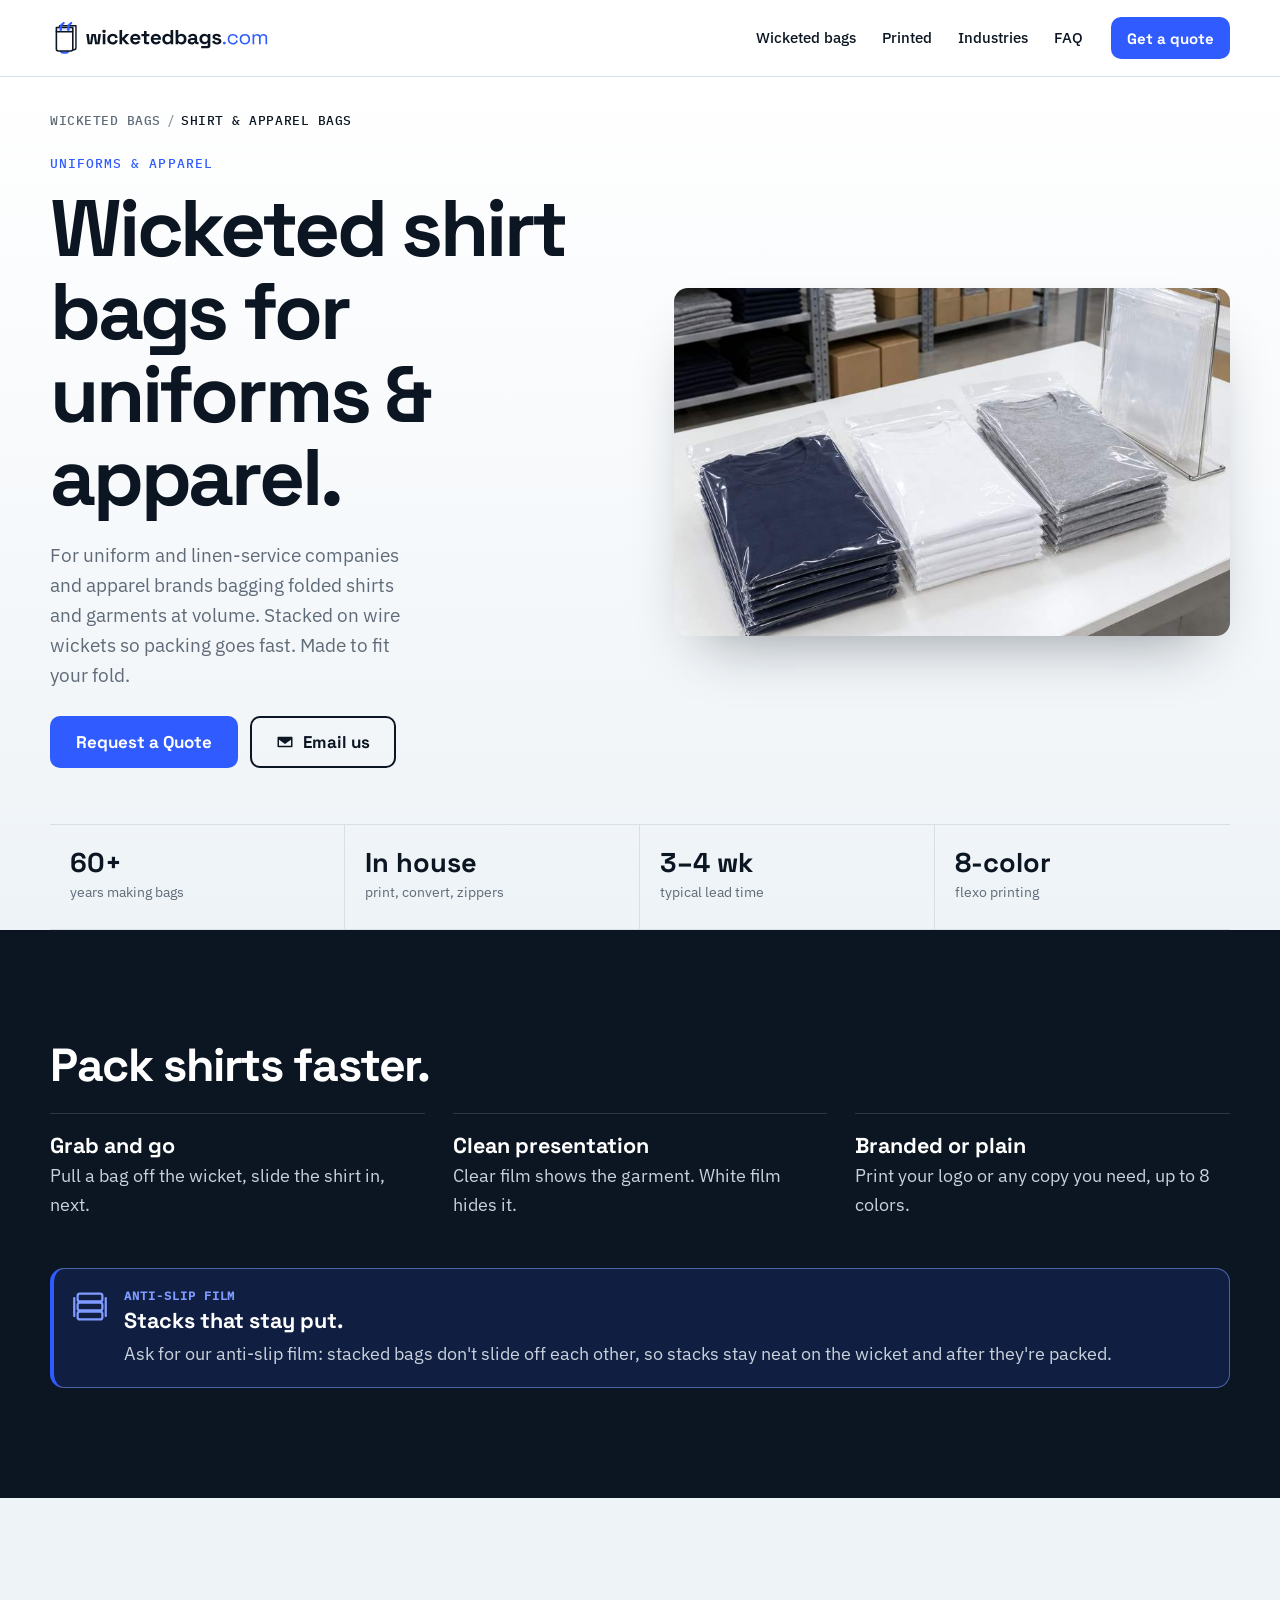
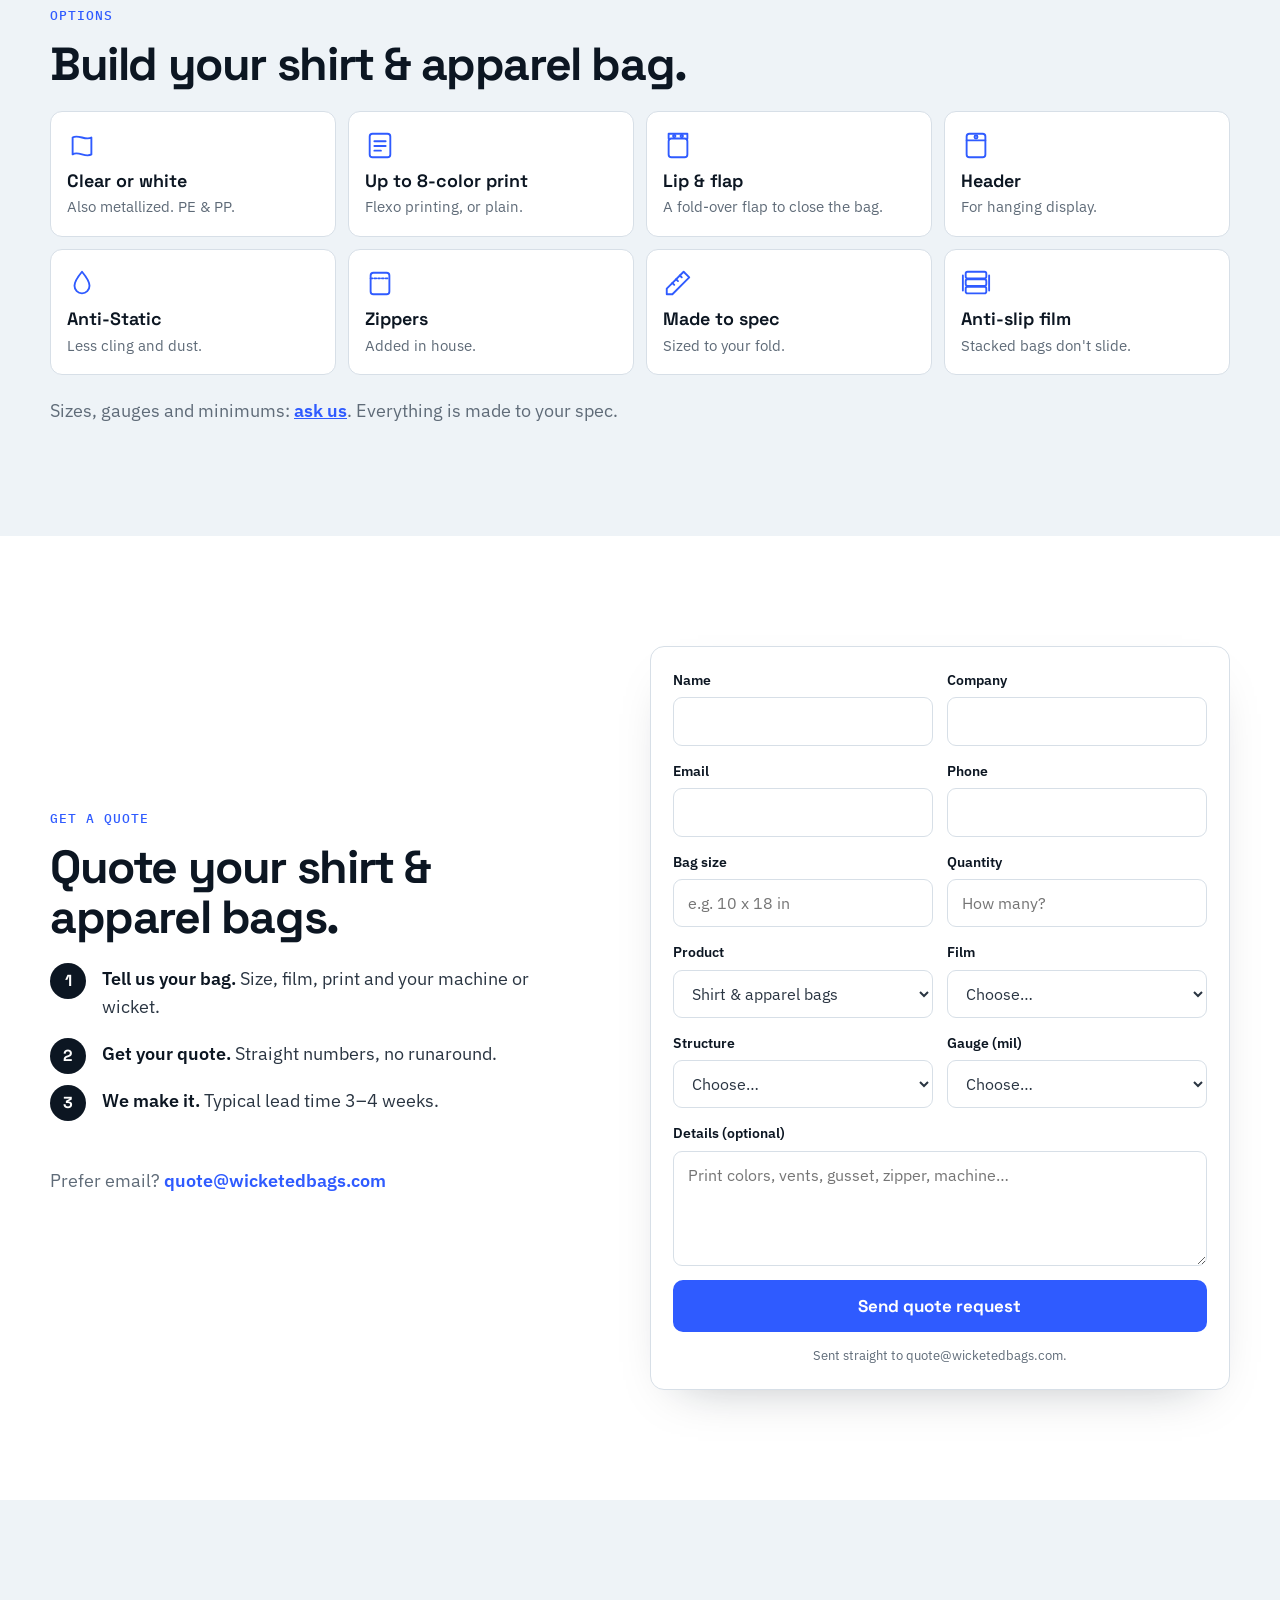
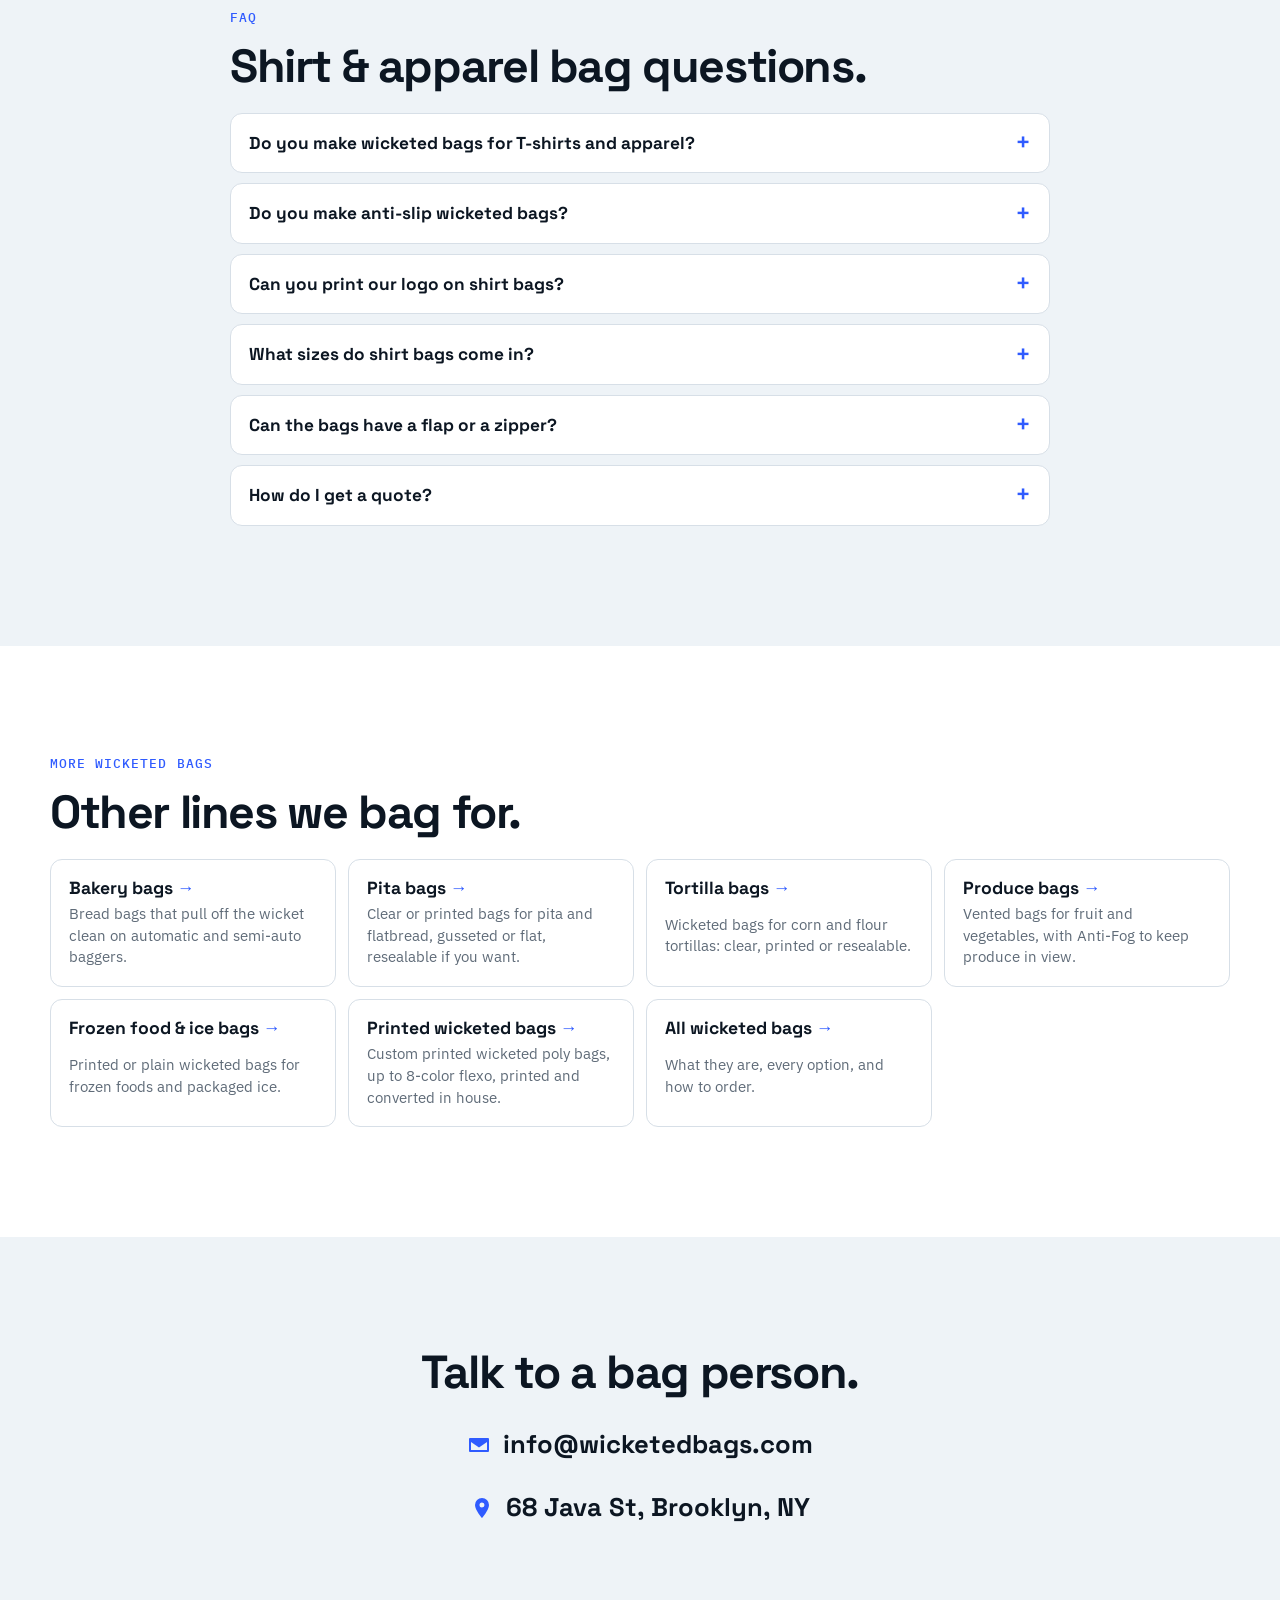
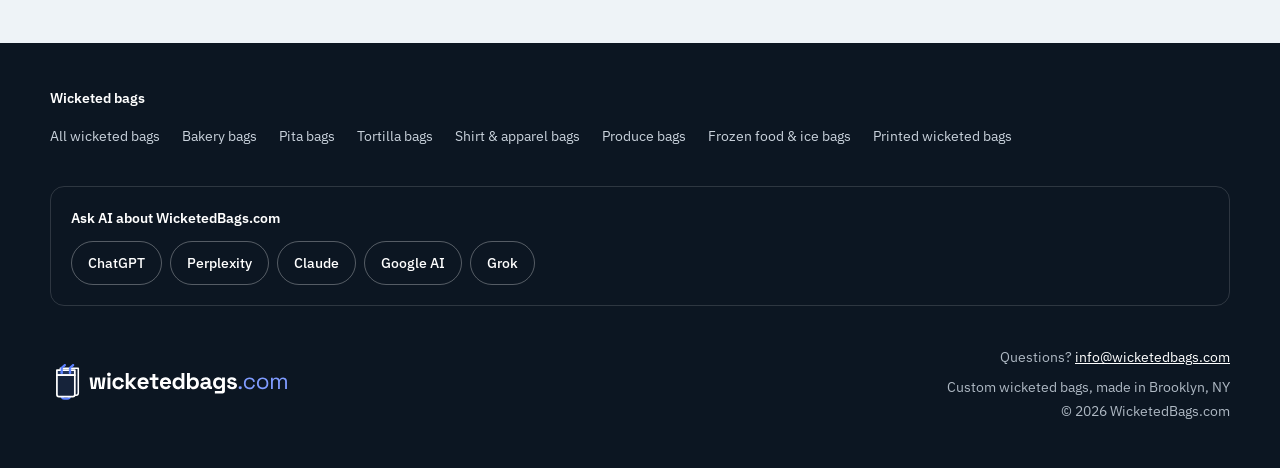
==== apparel-bags/index.html @ e873f662 "Remove parent-company mentions; address in one place" ====
<!doctype html>
<html lang="en">
<head>
<meta charset="utf-8">
<meta name="viewport" content="width=device-width, initial-scale=1">
<title>Wicketed Shirt Bags &amp; Apparel Poly Bags | WicketedBags.com</title>
<meta name="description" content="Wicketed shirt bags for uniform and linen services and apparel brands. Anti-slip film option so stacks stay put. Clear or white, printed up to 8 colors. Made in Brooklyn.">
<link rel="canonical" href="https://wicketedbags.com/apparel-bags/">
<meta name="theme-color" content="#0C1622">
<meta property="og:type" content="website">
<meta property="og:site_name" content="WicketedBags.com">
<meta property="og:title" content="Wicketed Shirt Bags &amp; Apparel Poly Bags | WicketedBags.com">
<meta property="og:description" content="Wicketed shirt bags for uniform and linen services and apparel brands. Anti-slip film option so stacks stay put. Clear or white, printed up to 8 colors. Made in Brooklyn.">
<meta property="og:url" content="https://wicketedbags.com/apparel-bags/">
<meta property="og:image" content="https://wicketedbags.com/og.png">
<link rel="icon" href="../favicon.svg" type="image/svg+xml">
<link rel="icon" href="../favicon.ico" sizes="32x32">
<link rel="apple-touch-icon" href="../apple-touch-icon.png">
<link rel="preload" href="../fonts/SpaceGrotesk-var.woff2" as="font" type="font/woff2" crossorigin>
<link rel="stylesheet" href="../styles.css">
<script type="application/ld+json">{"@context": "https://schema.org", "@graph": [{"@type": "WebPage", "@id": "https://wicketedbags.com/apparel-bags/#page", "url": "https://wicketedbags.com/apparel-bags/", "name": "Wicketed Shirt Bags & Apparel Poly Bags | WicketedBags.com", "description": "Wicketed shirt bags for uniform and linen services and apparel brands. Anti-slip film option so stacks stay put. Clear or white, printed up to 8 colors. Made in Brooklyn.", "isPartOf": {"@type": "WebSite", "name": "WicketedBags.com", "url": "https://wicketedbags.com/"}, "publisher": {"@id": "https://wicketedbags.com/#org"}}, {"@type": "BreadcrumbList", "itemListElement": [{"@type": "ListItem", "position": 1, "name": "Wicketed bags", "item": "https://wicketedbags.com/"}, {"@type": "ListItem", "position": 2, "name": "Shirt & apparel bags", "item": "https://wicketedbags.com/apparel-bags/"}]}, {"@type": "Product", "name": "Wicketed shirt bags for uniforms & apparel", "description": "Wicketed shirt bags for uniform and linen services and apparel brands. Anti-slip film option so stacks stay put. Clear or white, printed up to 8 colors. Made in Brooklyn.", "category": "Wicketed bags", "image": "https://wicketedbags.com/assets/apparel.jpg", "brand": {"@type": "Brand", "name": "WicketedBags.com"}, "manufacturer": {"@type": "Organization", "@id": "https://wicketedbags.com/#org", "name": "WicketedBags.com", "email": "info@wicketedbags.com", "address": {"@type": "PostalAddress", "streetAddress": "68 Java St", "addressLocality": "Brooklyn", "addressRegion": "NY", "postalCode": "11222", "addressCountry": "US"}}}, {"@type": "FAQPage", "mainEntity": [{"@type": "Question", "name": "Do you make wicketed bags for T-shirts and apparel?", "acceptedAnswer": {"@type": "Answer", "text": "Yes. Clear or white poly bags for uniform and linen-service companies and apparel brands bagging T-shirts, shirts and other garments, stacked on wire wickets for fast packing."}}, {"@type": "Question", "name": "Do you make anti-slip wicketed bags?", "acceptedAnswer": {"@type": "Answer", "text": "Yes. We offer an anti-slip film, so stacked bags don't slide off each other and stacks stay neat on the wicket. Ask us for your application."}}, {"@type": "Question", "name": "Can you print our logo on shirt bags?", "acceptedAnswer": {"@type": "Answer", "text": "Yes. Flexo printing up to 8 colors: your logo, care info or any copy you need."}}, {"@type": "Question", "name": "What sizes do shirt bags come in?", "acceptedAnswer": {"@type": "Answer", "text": "We make them to your spec, sized to your fold. Send us a sample or your dimensions and ask us about minimums."}}, {"@type": "Question", "name": "Can the bags have a flap or a zipper?", "acceptedAnswer": {"@type": "Answer", "text": "Yes. A lip or fold-over flap, a header, or zippers added in house."}}, {"@type": "Question", "name": "How do I get a quote?", "acceptedAnswer": {"@type": "Answer", "text": "Fill in the quote form on this page, or email quote@wicketedbags.com with your bag size, quantity, film, structure and gauge. A sample of your current bag helps us match it exactly."}}]}]}</script>
</head>
<body class="lp">
<a class="skip" href="#main">Skip to content</a>
<header class="top">
 <div class="wrap bar">
  <a class="brand" href="../" aria-label="WicketedBags.com home"><img src="../assets/logo.svg" alt="wicketedbags.com" width="207" height="31"></a>
  <nav aria-label="Main"><a href="../#what">Wicketed bags</a><a href="../printed-wicketed-bags/">Printed</a><a href="../#industries">Industries</a><a href="#faq">FAQ</a></nav>
  <!--@hdr-btn--><a class="btn btn-sm btn-quote" href="#quote">Get a quote</a><!--/@hdr-btn-->
 </div>
</header>
<main id="main">
<section class="hero">
 <div class="wrap">
  <nav class="crumbs" aria-label="Breadcrumb"><ol><li><a href="../">Wicketed bags</a></li><li aria-current="page">Shirt &amp; apparel bags</li></ol></nav>
 </div>
 <div class="wrap hero-grid">
  <div class="hero-copy">
   <p class="eyebrow">Uniforms &amp; apparel</p>
   <h1>Wicketed shirt bags for uniforms &amp; apparel.</h1>
   <p class="lede">For uniform and linen-service companies and apparel brands bagging folded shirts and garments at volume. Stacked on wire wickets so packing goes fast. Made to fit your fold.</p>
   <div class="ctas"><a class="btn" href="#quote">Request a Quote</a><!--@hero-cta2--><a class="btn btn-ghost" href="mailto:info@wicketedbags.com"><svg viewBox="0 0 24 24" aria-hidden="true"><path fill="currentColor" d="M3 5h18a1 1 0 0 1 1 1v12a1 1 0 0 1-1 1H3a1 1 0 0 1-1-1V6a1 1 0 0 1 1-1zm9 7.2L4.4 7H19.6zM4 9v8h16V9l-8 5.5z"/></svg><span>Email us</span></a><!--/@hero-cta2--></div>
  </div>
  <figure class="hero-img"><img src="../assets/apparel.jpg" alt="Folded T-shirts packed in clear wicketed poly bags on a packing table" width="1024" height="768" fetchpriority="high"></figure>
 </div>
 <ul class="wrap proof">
  <li><b>60+</b><span>years making bags</span></li>
  <li><b>In house</b><span>print, convert, zippers</span></li>
  <li><b>3–4 wk</b><span>typical lead time</span></li>
  <li><b>8-color</b><span>flexo printing</span></li>
 </ul>
</section>

<section class="sec sec-ink">
 <div class="wrap">
  <h2>Pack shirts faster.</h2>
  <ul class="why why3"><li><b>Grab and go</b><span>Pull a bag off the wicket, slide the shirt in, next.</span></li><li><b>Clean presentation</b><span>Clear film shows the garment. White film hides it.</span></li><li><b>Branded or plain</b><span>Print your logo or any copy you need, up to 8 colors.</span></li></ul>
  <div class="hl"><svg viewBox="0 0 32 32" aria-hidden="true" fill="none" stroke="currentColor" stroke-width="2" stroke-linecap="round" stroke-linejoin="round"><rect x="5" y="20" width="22" height="7" rx="2"/><rect x="5" y="12" width="22" height="7" rx="2"/><rect x="5" y="4" width="22" height="7" rx="2"/><path d="M2 8v16M30 8v16"/></svg><div><p class="hl-tag">Anti-slip film</p><p class="hl-head">Stacks that stay put.</p><p>Ask for our anti-slip film: stacked bags don't slide off each other, so stacks stay neat on the wicket and after they're packed.</p></div></div>
 </div>
</section>

<section id="options" class="sec sec-frost">
 <div class="wrap">
  <p class="kicker">Options</p>
  <h2>Build your shirt &amp; apparel bag.</h2>
  <ul class="opts opts7"><li><svg viewBox="0 0 32 32" aria-hidden="true" fill="none" stroke="currentColor" stroke-width="2" stroke-linecap="round" stroke-linejoin="round"><path d="M6 8c6-4 14 4 20 0v18c-6 4-14-4-20 0z"/></svg><h3>Clear or white</h3><p>Also metallized. PE &amp; PP.</p></li><li><svg viewBox="0 0 32 32" aria-hidden="true" fill="none" stroke="currentColor" stroke-width="2" stroke-linecap="round" stroke-linejoin="round"><rect x="5" y="4" width="22" height="25" rx="3"/><path d="M10 12h12M10 17h12M10 22h7"/></svg><h3>Up to 8-color print</h3><p>Flexo printing, or plain.</p></li><li><svg viewBox="0 0 32 32" aria-hidden="true" fill="none" stroke="currentColor" stroke-width="2" stroke-linecap="round" stroke-linejoin="round"><rect x="6" y="9" width="20" height="20" rx="3"/><path d="M6 9V4h20v5"/><circle cx="12" cy="6.5" r="1.3"/><circle cx="20" cy="6.5" r="1.3"/></svg><h3>Lip &amp; flap</h3><p>A fold-over flap to close the bag.</p></li><li><svg viewBox="0 0 32 32" aria-hidden="true" fill="none" stroke="currentColor" stroke-width="2" stroke-linecap="round" stroke-linejoin="round"><rect x="6" y="4" width="20" height="25" rx="3"/><path d="M6 11h20"/><circle cx="16" cy="7.5" r="1.6"/></svg><h3>Header</h3><p>For hanging display.</p></li><li><svg viewBox="0 0 32 32" aria-hidden="true" fill="none" stroke="currentColor" stroke-width="2" stroke-linecap="round" stroke-linejoin="round"><path d="M16 4c5 6 8 10 8 15a8 8 0 0 1-16 0c0-5 3-9 8-15z"/></svg><h3>Anti-Static</h3><p>Less cling and dust.</p></li><li><svg viewBox="0 0 32 32" aria-hidden="true" fill="none" stroke="currentColor" stroke-width="2" stroke-linecap="round" stroke-linejoin="round"><rect x="6" y="5" width="20" height="23" rx="3"/><path d="M6 11h20" stroke-dasharray="2 2"/></svg><h3>Zippers</h3><p>Added in house.</p></li><li><svg viewBox="0 0 32 32" aria-hidden="true" fill="none" stroke="currentColor" stroke-width="2" stroke-linecap="round" stroke-linejoin="round"><path d="M4 22L22 4l6 6-18 18H4z"/><path d="M10 16l2 2M14 12l2 2M18 8l2 2"/></svg><h3>Made to spec</h3><p>Sized to your fold.</p></li><li><svg viewBox="0 0 32 32" aria-hidden="true" fill="none" stroke="currentColor" stroke-width="2" stroke-linecap="round" stroke-linejoin="round"><rect x="5" y="20" width="22" height="7" rx="2"/><rect x="5" y="12" width="22" height="7" rx="2"/><rect x="5" y="4" width="22" height="7" rx="2"/><path d="M2 8v16M30 8v16"/></svg><h3>Anti-slip film</h3><p>Stacked bags don't slide.</p></li></ul>
  <p class="opt-note">Sizes, gauges and minimums: <a href="#quote">ask us</a>. Everything is made to your spec.</p>
 </div>
</section>

<section id="quote" class="sec">
 <div class="wrap two">
  <div>
   <p class="kicker">Get a quote</p>
   <h2>Quote your shirt &amp; apparel bags.</h2>
   <ol class="steps">
    <li><b>Tell us your bag.</b> Size, film, print and your machine or wicket.</li>
    <li><b>Get your quote.</b> Straight numbers, no runaround.</li>
    <li><b>We make it.</b> Typical lead time 3–4 weeks.</li>
   </ol>
   <!--@alt--><p class="alt">Prefer email? <a href="mailto:quote@wicketedbags.com?subject=Quote%20request">quote@wicketedbags.com</a></p><!--/@alt-->
  </div>
  <form class="quote" id="quoteForm" action="https://api.web3forms.com/submit" method="post" data-to="quote@wicketedbags.com"><!--@form-hidden--><input type="hidden" name="access_key" value="6cf7631e-6976-4da2-b600-f38e5e8c095f"><input type="hidden" name="subject" value="Quote request from WicketedBags.com"><input type="hidden" name="from_name" value="WicketedBags.com"><input type="checkbox" name="botcheck" class="hp" tabindex="-1" autocomplete="off" aria-hidden="true"><!--/@form-hidden-->
   <!--@form-fields-->
   <div class="row2"><label>Name<input name="name" autocomplete="name" required></label><label>Company<input name="company" autocomplete="organization" required></label></div>
   <div class="row2"><label>Email<input name="email" type="email" autocomplete="email" required></label><label>Phone<input name="phone" type="tel" autocomplete="tel" required></label></div>
   <div class="row2"><label>Bag size<input name="size" placeholder="e.g. 10 x 18 in" required></label><label>Quantity<input name="qty" placeholder="How many?" required></label></div>
   <div class="row2"><div class="fld"><label>Product<select name="product" required><option value="" disabled>Choose…</option><option>Not sure</option><option>Bakery &amp; bread bags</option><option>Pita bags</option><option>Tortilla bags</option><option selected>Shirt &amp; apparel bags</option><option>Produce bags</option><option>Frozen food &amp; ice bags</option><option>Printed wicketed bags</option><option>Candy &amp; snacks</option><option>Retail &amp; hardware</option><option>Industrial parts</option><option>Other</option></select></label><label class="other" data-for="product" hidden>Type the product<input name="product_other" maxlength="120" disabled></label></div><div class="fld"><label>Film<select name="film" required><option value="" disabled selected>Choose…</option><option>Clear</option><option>Natural</option><option>White</option><option>Metallized</option><option>Other</option></select></label><label class="other" data-for="film" hidden>Type the film<input name="film_other" maxlength="120" disabled></label></div></div>
   <div class="row2"><div class="fld"><label>Structure<select name="structure" required><option value="" disabled selected>Choose…</option><option>Flat</option><option>Side gusset</option><option>Bottom gusset</option><option>Other</option></select></label><label class="other" data-for="structure" hidden>Type the structure<input name="structure_other" maxlength="120" disabled></label></div><div class="fld"><label>Gauge (mil)<select name="gauge" required><option value="" disabled selected>Choose…</option><option>0.5 mil</option><option>0.75 mil</option><option>1 mil</option><option>1.25 mil</option><option>1.5 mil</option><option>2 mil</option><option>3 mil</option><option>Other</option></select></label><label class="other" data-for="gauge" hidden>Type the gauge<input name="gauge_other" maxlength="120" disabled></label></div></div>
   <label>Details (optional)<textarea name="details" rows="4" placeholder="Print colors, vents, gusset, zipper, machine…"></textarea></label>
   <!--/@form-fields-->
   <button class="btn" type="submit">Send quote request</button>
   <p class="note">Sent straight to quote@wicketedbags.com.</p>
  </form>
 </div>
</section>

<section id="faq" class="sec sec-frost">
 <div class="wrap narrow">
  <p class="kicker">FAQ</p>
  <h2>Shirt &amp; apparel bag questions.</h2>
  <div class="faq"><details><summary>Do you make wicketed bags for T-shirts and apparel?</summary><p>Yes. Clear or white poly bags for uniform and linen-service companies and apparel brands bagging T-shirts, shirts and other garments, stacked on wire wickets for fast packing.</p></details><details><summary>Do you make anti-slip wicketed bags?</summary><p>Yes. We offer an anti-slip film, so stacked bags don&#x27;t slide off each other and stacks stay neat on the wicket. Ask us for your application.</p></details><details><summary>Can you print our logo on shirt bags?</summary><p>Yes. Flexo printing up to 8 colors: your logo, care info or any copy you need.</p></details><details><summary>What sizes do shirt bags come in?</summary><p>We make them to your spec, sized to your fold. Send us a sample or your dimensions and ask us about minimums.</p></details><details><summary>Can the bags have a flap or a zipper?</summary><p>Yes. A lip or fold-over flap, a header, or zippers added in house.</p></details><details><summary>How do I get a quote?</summary><p>Fill in the quote form on this page, or email quote@wicketedbags.com with your bag size, quantity, film, structure and gauge. A sample of your current bag helps us match it exactly.</p></details></div>
 </div>
</section>

<section class="sec">
 <div class="wrap">
  <p class="kicker">More wicketed bags</p>
  <h2>Other lines we bag for.</h2>
  <ul class="sibs"><li><a href="../bakery-bags/"><b>Bakery bags</b><span>Bread bags that pull off the wicket clean on automatic and semi-auto baggers.</span></a></li><li><a href="../pita-bags/"><b>Pita bags</b><span>Clear or printed bags for pita and flatbread, gusseted or flat, resealable if you want.</span></a></li><li><a href="../tortilla-bags/"><b>Tortilla bags</b><span>Wicketed bags for corn and flour tortillas: clear, printed or resealable.</span></a></li><li><a href="../produce-bags/"><b>Produce bags</b><span>Vented bags for fruit and vegetables, with Anti-Fog to keep produce in view.</span></a></li><li><a href="../frozen-food-bags/"><b>Frozen food &amp; ice bags</b><span>Printed or plain wicketed bags for frozen foods and packaged ice.</span></a></li><li><a href="../printed-wicketed-bags/"><b>Printed wicketed bags</b><span>Custom printed wicketed poly bags, up to 8-color flexo, printed and converted in house.</span></a></li><li><a href="../"><b>All wicketed bags</b><span>What they are, every option, and how to order.</span></a></li></ul>
 </div>
</section>

<section id="contact" class="sec sec-frost">
 <div class="wrap contact">
  <h2>Talk to a bag person.</h2>
  <ul>
   <!--@contact-phone--><!--/@contact-phone-->
   <li><a href="mailto:info@wicketedbags.com"><svg viewBox="0 0 24 24" aria-hidden="true"><path fill="currentColor" d="M3 5h18a1 1 0 0 1 1 1v12a1 1 0 0 1-1 1H3a1 1 0 0 1-1-1V6a1 1 0 0 1 1-1zm9 7.2L4.4 7H19.6zM4 9v8h16V9l-8 5.5z"/></svg><span>info@wicketedbags.com</span></a></li>
   <li><a href="https://www.google.com/maps/search/?api=1&amp;query=68%20Java%20St%2C%20Brooklyn%2C%20NY" target="_blank" rel="noopener"><svg viewBox="0 0 24 24" aria-hidden="true"><path fill="currentColor" d="M12 2a7 7 0 0 1 7 7c0 5-7 13-7 13S5 14 5 9a7 7 0 0 1 7-7zm0 4.5a2.5 2.5 0 1 0 0 5 2.5 2.5 0 0 0 0-5z"/></svg><span>68 Java St, Brooklyn, NY</span></a></li>
  </ul>
 </div>
</section>
</main>

<footer class="foot">
 <div class="wrap">
  <nav class="foot-links" aria-label="Wicketed bags by industry"><p><b>Wicketed bags</b></p><ul><li><a href="../">All wicketed bags</a></li><li><a href="../bakery-bags/">Bakery bags</a></li><li><a href="../pita-bags/">Pita bags</a></li><li><a href="../tortilla-bags/">Tortilla bags</a></li><li><a href="../apparel-bags/">Shirt &amp; apparel bags</a></li><li><a href="../produce-bags/">Produce bags</a></li><li><a href="../frozen-food-bags/">Frozen food &amp; ice bags</a></li><li><a href="../printed-wicketed-bags/">Printed wicketed bags</a></li></ul></nav>
  <div class="ai">
   <p><b>Ask AI about WicketedBags.com</b></p>
   <div class="ai-links"><a href="https://chatgpt.com/?q=Tell%20me%20about%20WicketedBags.com%2C%20the%20custom%20wicketed%20poly%20bag%20specialist%20in%20Brooklyn%2C%20NY.%20What%20kinds%20of%20wicketed%20bags%20do%20they%20make%2C%20what%20options%20and%20printing%20do%20they%20offer%2C%20and%20how%20do%20I%20get%20a%20quote%3F" target="_blank" rel="noopener">ChatGPT</a><a href="https://www.perplexity.ai/search?q=Tell%20me%20about%20WicketedBags.com%2C%20the%20custom%20wicketed%20poly%20bag%20specialist%20in%20Brooklyn%2C%20NY.%20What%20kinds%20of%20wicketed%20bags%20do%20they%20make%2C%20what%20options%20and%20printing%20do%20they%20offer%2C%20and%20how%20do%20I%20get%20a%20quote%3F" target="_blank" rel="noopener">Perplexity</a><a href="https://claude.ai/new?q=Tell%20me%20about%20WicketedBags.com%2C%20the%20custom%20wicketed%20poly%20bag%20specialist%20in%20Brooklyn%2C%20NY.%20What%20kinds%20of%20wicketed%20bags%20do%20they%20make%2C%20what%20options%20and%20printing%20do%20they%20offer%2C%20and%20how%20do%20I%20get%20a%20quote%3F" target="_blank" rel="noopener">Claude</a><a href="https://www.google.com/search?udm=50&amp;q=Tell%20me%20about%20WicketedBags.com%2C%20the%20custom%20wicketed%20poly%20bag%20specialist%20in%20Brooklyn%2C%20NY.%20What%20kinds%20of%20wicketed%20bags%20do%20they%20make%2C%20what%20options%20and%20printing%20do%20they%20offer%2C%20and%20how%20do%20I%20get%20a%20quote%3F" target="_blank" rel="noopener">Google AI</a><a href="https://grok.com/?q=Tell%20me%20about%20WicketedBags.com%2C%20the%20custom%20wicketed%20poly%20bag%20specialist%20in%20Brooklyn%2C%20NY.%20What%20kinds%20of%20wicketed%20bags%20do%20they%20make%2C%20what%20options%20and%20printing%20do%20they%20offer%2C%20and%20how%20do%20I%20get%20a%20quote%3F" target="_blank" rel="noopener">Grok</a></div>
  </div>
  <div class="foot-row">
   <img src="../assets/logo-dark.svg" alt="wicketedbags.com" width="220" height="33">
   <p><!--@foot-email-->Questions? <a href="mailto:info@wicketedbags.com">info@wicketedbags.com</a><br><!--/@foot-email-->Custom wicketed bags, made in Brooklyn, NY<br>© 2026 WicketedBags.com</p>
  </div>
 </div>
</footer>
<a class="mcta" href="#quote">Request a Quote</a>
<script src="../script.js" defer></script>
</body>
</html>
---- styles.css ----
@font-face{font-family:"IBM Plex Sans";src:url(fonts/IBMPlexSans-var.woff2) format("woff2");font-weight:400 600;font-display:swap}
@font-face{font-family:"Space Grotesk";src:url(fonts/SpaceGrotesk-var.woff2) format("woff2");font-weight:300 700;font-display:swap}
@font-face{font-family:"IBM Plex Mono";src:url(fonts/IBMPlexMono-500.woff2) format("woff2");font-weight:500;font-display:swap}
:root{--ink:#0C1622;--cob:#2F5BFF;--cob-d:#1E44D8;--steel:#8B97A4;--frost:#EEF3F7;--line:#D7DFE7;--txt:#2A3542;--muted:#5F6B78;--r:14px}
*{box-sizing:border-box}
html{scroll-behavior:smooth;-webkit-text-size-adjust:100%}
body{margin:0;font:400 17px/1.6 "IBM Plex Sans",system-ui,sans-serif;color:var(--txt);background:#fff;overflow-x:hidden}
img,svg{max-width:100%;display:block}
a{color:var(--cob)}
:focus-visible{outline:3px solid var(--cob);outline-offset:3px;border-radius:4px}
h1,h2,h3{font-family:"Space Grotesk",system-ui,sans-serif;color:var(--ink);margin:0;line-height:1.02}
h1{font-weight:700;font-size:clamp(2.6rem,10.4vw,5rem);letter-spacing:-.04em;line-height:1.04}
h2{font-weight:700;font-size:clamp(1.85rem,6vw,2.9rem);letter-spacing:-.03em;margin-bottom:22px;line-height:1.08}
h3{font-weight:650;font-size:1.12rem}
.wrap{width:min(1180px,100% - 40px);margin-inline:auto}
.narrow{width:min(820px,100% - 40px)}
.skip{position:absolute;left:-999px;top:8px;background:var(--ink);color:#fff;padding:8px 14px;z-index:99}.skip:focus{left:8px}
.top{position:sticky;top:0;z-index:30;background:rgba(255,255,255,.94);backdrop-filter:blur(10px);border-bottom:1px solid var(--line)}
.bar{display:flex;align-items:center;gap:20px;height:64px}
.brand img{width:176px;height:auto}
.top nav{display:none;margin-left:auto;gap:26px}
.top nav a{color:var(--ink);text-decoration:none;font-weight:500;font-size:15px}.top nav a:hover{color:var(--cob)}
.btn{display:inline-flex;align-items:center;justify-content:center;gap:9px;min-height:52px;padding:0 24px;border-radius:10px;background:var(--cob);color:#fff;font:700 17px/1 "Space Grotesk",sans-serif;text-decoration:none;border:2px solid var(--cob);cursor:pointer;transition:background .15s,transform .15s}
.btn:hover{background:var(--cob-d);border-color:var(--cob-d)}.btn:active{transform:translateY(1px)}
.btn svg{width:18px;height:18px}
.btn-ghost{background:transparent;color:var(--ink);border-color:var(--ink)}.btn-ghost:hover{background:var(--ink);color:#fff;border-color:var(--ink)}
.btn-sm{min-height:42px;padding:0 14px;font-size:15px;margin-left:auto}
.btn-sm span{display:none}
.hero{background:linear-gradient(180deg,#fff 0%,var(--frost) 100%);padding:34px 0 0}
.hero-grid{display:grid;gap:28px}
.eyebrow,.kicker{font:500 13px/1.3 "IBM Plex Mono",monospace;letter-spacing:.08em;text-transform:uppercase;color:var(--cob);margin:0 0 14px}
.lede{font-size:1.18rem;color:var(--muted);margin:20px 0 26px;max-width:34ch}
.ctas{display:flex;flex-direction:column;gap:12px}
.trust{margin:18px 0 0;font:500 13px/1.3 "IBM Plex Mono",monospace;letter-spacing:.04em;color:var(--muted)}
.hero-img{margin:0;border-radius:var(--r);overflow:hidden;box-shadow:0 30px 60px -30px rgba(12,22,34,.45);aspect-ratio:16/10}
.hero-img img{width:100%;height:100%;object-fit:cover}
.proof{list-style:none;padding:0;margin:34px auto 0;display:grid;grid-template-columns:1fr 1fr;border-top:1px solid var(--line)}
.proof li{padding:18px 4px;border-bottom:1px solid var(--line)}
.proof li:nth-child(odd){border-right:1px solid var(--line);padding-right:12px}.proof li:nth-child(even){padding-left:16px}
.proof b{display:block;font:700 1.7rem/1 "Space Grotesk",sans-serif;color:var(--ink)}
.proof span{font-size:14px;color:var(--muted)}
.sec{padding:72px 0}
.sec-frost{background:var(--frost)}
.sec-ink{background:var(--ink);color:#C9D2DC}.sec-ink h2{color:#fff}.sec-ink .kicker{color:#7F9BFF}
.two{display:grid;gap:36px;align-items:center}
.link{font-weight:600;text-decoration:none}.link:hover{text-decoration:underline}
.diagram-wrap{margin:0;background:var(--frost);border-radius:var(--r);padding:18px}
.diagram{width:100%;height:auto}
.opts{list-style:none;padding:0;margin:0;display:grid;grid-template-columns:1fr 1fr;gap:12px}
.opts li{background:#fff;border:1px solid var(--line);border-radius:12px;padding:18px 16px}
.opts svg{width:30px;height:30px;color:var(--cob);margin-bottom:12px}
.opts p{margin:6px 0 0;font-size:15px;color:var(--muted);line-height:1.45}
.ind-grid{display:grid;gap:16px}
.ind-img{margin:0;border-radius:var(--r);overflow:hidden;aspect-ratio:4/3}.ind-img img{width:100%;height:100%;object-fit:cover}
.inds{list-style:none;padding:0;margin:0;display:flex;flex-wrap:wrap;gap:10px;align-content:center}
.inds li{font:700 1.05rem/1 "Space Grotesk",sans-serif;color:var(--ink);border:2px solid var(--ink);border-radius:999px;padding:12px 18px}
.why{list-style:none;padding:0;margin:0;display:grid;gap:0}
.why li{padding:20px 0;border-top:1px solid rgba(255,255,255,.14);display:grid;gap:4px}
.why b{font:700 1.35rem/1.15 "Space Grotesk",sans-serif;color:#fff}
.by{margin:28px 0 0;font-size:15px}.by a{color:#fff}
.steps{padding:0;margin:0 0 22px;list-style:none;counter-reset:s}
.steps li{counter-increment:s;position:relative;padding:0 0 18px 52px}
.steps li::before{content:counter(s);position:absolute;left:0;top:-2px;width:36px;height:36px;border-radius:50%;background:var(--ink);color:#fff;display:grid;place-items:center;font:800 16px/1 "Space Grotesk",sans-serif}
.steps b{color:var(--ink)}
.alt{color:var(--muted)}.alt a{font-weight:600;text-decoration:none}
.quote{background:#fff;border:1px solid var(--line);border-radius:var(--r);padding:22px;box-shadow:0 20px 50px -30px rgba(12,22,34,.35);display:grid;gap:14px}
.row2{display:grid;gap:14px}
.quote label{display:grid;gap:6px;font-weight:600;font-size:14px;color:var(--ink)}
.quote input,.quote select,.quote textarea{width:100%;font:400 16px/1.4 "IBM Plex Sans",sans-serif;padding:12px 14px;border:1.5px solid var(--line);border-radius:9px;background:#fff;color:var(--txt)}
.quote input:focus,.quote select:focus,.quote textarea:focus{border-color:var(--cob);outline:none;box-shadow:0 0 0 3px rgba(47,91,255,.18)}
.quote .btn{width:100%}
.quote .hp{position:absolute!important;left:-9999px;width:1px;height:1px;opacity:0;pointer-events:none}
.quote .btn:disabled{opacity:.7;cursor:wait}
.quote .thanks{text-align:center;padding:28px 8px}
.quote .thanks h3{margin:0 0 8px;font-size:22px;color:var(--ink)}
.quote .thanks p{margin:0;color:var(--txt)}
.quote .thanks:focus{outline:none}
.quote .form-err{color:#b42318}
.quote .fld{display:grid;gap:10px;align-content:start}
.quote .other[hidden]{display:none}
.quote input.bad,.quote select.bad{border-color:#d92d20;box-shadow:0 0 0 3px rgba(217,45,32,.14)}
.quote .req-msg{color:#b42318;font-size:13px;font-weight:600}
.note{margin:0;font-size:13px;color:var(--muted);text-align:center}
.faq details{background:#fff;border:1px solid var(--line);border-radius:12px;margin-bottom:10px}
.faq summary{cursor:pointer;list-style:none;padding:18px 52px 18px 18px;font:750 1.08rem/1.3 "Space Grotesk",sans-serif;color:var(--ink);position:relative}
.faq summary::-webkit-details-marker{display:none}
.faq summary::after{content:"+";position:absolute;right:18px;top:50%;transform:translateY(-50%);font-size:26px;color:var(--cob);font-weight:500}
.faq details[open] summary::after{content:"–"}
.faq p{margin:0;padding:0 18px 18px;color:var(--muted)}
.contact{text-align:center}
.contact ul{list-style:none;padding:0;margin:0;display:grid;gap:12px;justify-items:center}
.contact a{display:inline-flex;align-items:center;gap:12px;font:750 clamp(1.15rem,4.6vw,1.6rem)/1.2 "Space Grotesk",sans-serif;color:var(--ink);text-decoration:none;padding:10px 6px}
.contact a:hover span{color:var(--cob);text-decoration:underline}
.contact svg{width:24px;height:24px;color:var(--cob);flex:none}
.foot{background:var(--ink);color:#AEB8C3;padding:44px 0 110px;font-size:14px}
.ai{border:1px solid rgba(255,255,255,.14);border-radius:var(--r);padding:20px;margin-bottom:34px}
.ai p{margin:0 0 12px;color:#fff}
.ai-links{display:flex;flex-wrap:wrap;gap:8px}
.ai-links a{color:#fff;text-decoration:none;border:1px solid rgba(255,255,255,.3);border-radius:999px;padding:10px 16px;font-weight:500;min-height:44px;display:inline-flex;align-items:center}
.ai-links a:hover{background:var(--cob);border-color:var(--cob)}
.foot-row{display:grid;gap:14px}.foot-row img{width:240px;height:auto}.foot-row p{margin:0;line-height:1.7}.foot-row a{color:#fff}
.mcta{opacity:0;pointer-events:none;transform:translateY(20px);transition:opacity .2s,transform .2s;position:fixed;left:12px;right:12px;bottom:12px;z-index:40;display:flex;align-items:center;justify-content:center;min-height:54px;border-radius:12px;background:var(--cob);color:#fff;font:750 17px/1 "Space Grotesk",sans-serif;text-decoration:none;box-shadow:0 10px 30px -8px rgba(12,22,34,.55)}
@media (min-width:560px){.ctas{flex-direction:row;flex-wrap:wrap}.row2{grid-template-columns:1fr 1fr}.opts{grid-template-columns:repeat(3,1fr)}.btn-sm span{display:inline}}
@media (min-width:900px){
 body{font-size:18px}
 .bar{height:76px}.brand img{width:220px}
 .top nav{display:flex}.btn-sm{margin-left:8px}
 .hero{padding:64px 0 0}
 .hero-grid{grid-template-columns:1.02fr 1fr;align-items:center;gap:56px}
 .proof{grid-template-columns:repeat(4,1fr);margin-top:56px}
 .proof li{border-right:1px solid var(--line);padding:24px 20px!important}.proof li:last-child{border-right:0}
 .sec{padding:110px 0}
 .two{grid-template-columns:1fr 1.1fr;gap:72px}
 .opts{grid-template-columns:repeat(5,1fr)}
 .ind-grid{grid-template-columns:1fr 1fr 1fr;align-items:center;gap:24px}
 .why{grid-template-columns:repeat(4,1fr);gap:28px}
 .foot-row{grid-template-columns:auto 1fr;align-items:center;gap:28px}.foot-row p{text-align:right}
 .foot{padding-bottom:44px}
 .mcta{display:none}
}
@media (prefers-reduced-motion:reduce){html{scroll-behavior:auto}}
.mcta.show{opacity:1;pointer-events:auto;transform:none}
.vcap{font:500 12.5px/1.5 "IBM Plex Mono",monospace;color:#8E9AA8;margin-top:18px}
.yt{position:relative;aspect-ratio:16/9;border-radius:var(--r);overflow:hidden;background:#000;box-shadow:0 30px 60px -30px rgba(0,0,0,.6)}
.yt-btn{position:absolute;inset:0;display:block}
.yt-btn img{width:100%;height:100%;object-fit:cover;opacity:.88;transition:opacity .2s}
.yt-btn:hover img{opacity:1}
.play{position:absolute;left:50%;top:50%;width:78px;height:78px;margin:-39px 0 0 -39px;border-radius:50%;background:var(--cob);color:#fff;display:grid;place-items:center;box-shadow:0 10px 30px rgba(0,0,0,.4)}
.play svg{width:34px;height:34px;margin-left:4px}
.yt iframe{position:absolute;inset:0;width:100%;height:100%;border:0}
.link,.alt a{display:inline-block;padding:11px 0}.foot-row a{display:inline-block;padding:6px 0}.brand{display:inline-flex;align-items:center;min-height:44px}

/* SEO expansion: industries cards, landing pages */
.sec-lede{color:var(--muted);margin:-8px 0 28px;max-width:56ch}
.ind-cards{list-style:none;padding:0;margin:0;display:grid;gap:14px}
.ind-cards a{display:grid;grid-template-columns:96px 1fr;grid-template-rows:auto 1fr;column-gap:14px;align-items:start;height:100%;background:#fff;border:1px solid var(--line);border-radius:var(--r);padding:12px;text-decoration:none;color:var(--txt);transition:border-color .15s,box-shadow .15s}
.ind-cards a:hover{border-color:var(--cob);box-shadow:0 16px 36px -24px rgba(12,22,34,.45)}
.ind-cards img{grid-row:1/3;width:96px;height:96px;object-fit:cover;border-radius:10px}
.ind-cards h3{margin:4px 0 4px}
.ind-cards p{margin:0;font-size:15px;line-height:1.45;color:var(--muted)}
.ind-cards .more{display:none}
.ind-also{margin:22px 0 0;color:var(--muted)}.ind-also a{font-weight:600;text-decoration:none;display:inline-block;padding:11px 0}
.opts p a{font-weight:600;text-decoration:none;display:inline-block;padding:6px 0 0}
.faq p a{font-weight:600}
.crumbs ol{list-style:none;padding:0;margin:0 0 18px;display:flex;flex-wrap:wrap;gap:6px;font:500 13px/1.3 "IBM Plex Mono",monospace;letter-spacing:.04em;text-transform:uppercase;color:var(--muted)}
.crumbs li+li::before{content:"/";margin-right:6px;color:var(--steel)}
.crumbs a{color:var(--muted);text-decoration:none;display:inline-block;padding:8px 0}.crumbs a:hover{color:var(--cob)}
.crumbs li[aria-current]{padding:8px 0;color:var(--ink)}
.lp .hero{padding-top:14px}
.why3 li span{color:#C9D2DC}
.opt-note{margin:22px 0 0;color:var(--muted)}.opt-note a{font-weight:600}
.sibs{list-style:none;padding:0;margin:0;display:grid;gap:12px}
.sibs a{display:grid;gap:4px;height:100%;padding:18px;border:1px solid var(--line);border-radius:12px;text-decoration:none;color:var(--muted);font-size:15px;line-height:1.45;transition:border-color .15s}
.sibs a:hover{border-color:var(--cob)}
.sibs b{font:700 1.1rem/1.2 "Space Grotesk",sans-serif;color:var(--ink)}
.sibs b::after{content:" →";color:var(--cob)}
.foot-links{margin-bottom:28px}
.foot-links p{margin:0 0 6px;color:#fff}
.foot-links ul{list-style:none;padding:0;margin:0;display:flex;flex-wrap:wrap;column-gap:22px}
.foot-links a{color:#C9D2DC;text-decoration:none;display:inline-block;padding:10px 0}.foot-links a:hover{color:#fff;text-decoration:underline}
@media (min-width:560px){.ind-cards,.sibs{grid-template-columns:1fr 1fr}}
@media (min-width:900px){
 .ind-cards{grid-template-columns:repeat(4,1fr);gap:18px}
 .ind-cards a{display:flex;flex-direction:column;padding:0;overflow:hidden}
 .ind-cards img{width:100%;height:auto;aspect-ratio:4/3;border-radius:0}
 .ind-cards h3{margin:16px 18px 6px}.ind-cards p{margin:0 18px}
 .ind-cards .more{display:block;margin:auto 18px 16px;padding-top:12px;font-weight:600;font-size:15px;color:var(--cob)}
 .why3{grid-template-columns:repeat(3,1fr)}
 .opts7{grid-template-columns:repeat(4,1fr)}
 .sibs{grid-template-columns:repeat(4,1fr)}
 .lp .hero{padding-top:28px}
}
.btn-quote{margin-left:auto}@media (min-width:900px){.btn-quote{margin-left:8px}}

/* highlighted point (landing pages) */
.hl{margin-top:28px;display:flex;gap:16px;align-items:flex-start;background:rgba(47,91,255,.14);border:1px solid rgba(127,155,255,.55);border-left:4px solid var(--cob);border-radius:var(--r);padding:20px 18px}
.hl svg{flex:none;width:36px;height:36px;color:#7F9BFF}
.hl p{margin:0;color:#C9D2DC;line-height:1.5}
.hl .hl-tag{font:600 12px/1.2 "IBM Plex Mono",monospace;letter-spacing:.08em;text-transform:uppercase;color:#7F9BFF;margin-bottom:6px}
.hl .hl-head{font:700 1.35rem/1.15 "Space Grotesk",sans-serif;color:#fff;margin-bottom:6px}

.spec-h{margin:40px 0 14px;font:700 1.2rem/1.3 "Space Grotesk",sans-serif;color:var(--ink)}
.spec-wrap{overflow-x:auto;background:#fff;border:1px solid var(--line);border-radius:12px}
.spec{width:100%;border-collapse:collapse;font-size:15px;line-height:1.45}
.spec th,.spec td{text-align:left;padding:12px 16px;border-bottom:1px solid var(--line);vertical-align:top}
.spec thead th{font:500 12px/1.3 "IBM Plex Mono",monospace;letter-spacing:.08em;text-transform:uppercase;color:var(--cob)}
.spec tbody th{font-weight:600;color:var(--ink)}
.spec td{color:var(--muted)}
.spec tbody tr:last-child>*{border-bottom:0}
@media (max-width:640px){.spec{font-size:14px}.spec th,.spec td{padding:10px 12px}.spec td:nth-child(2){display:none}.spec thead th:nth-child(2){display:none}}
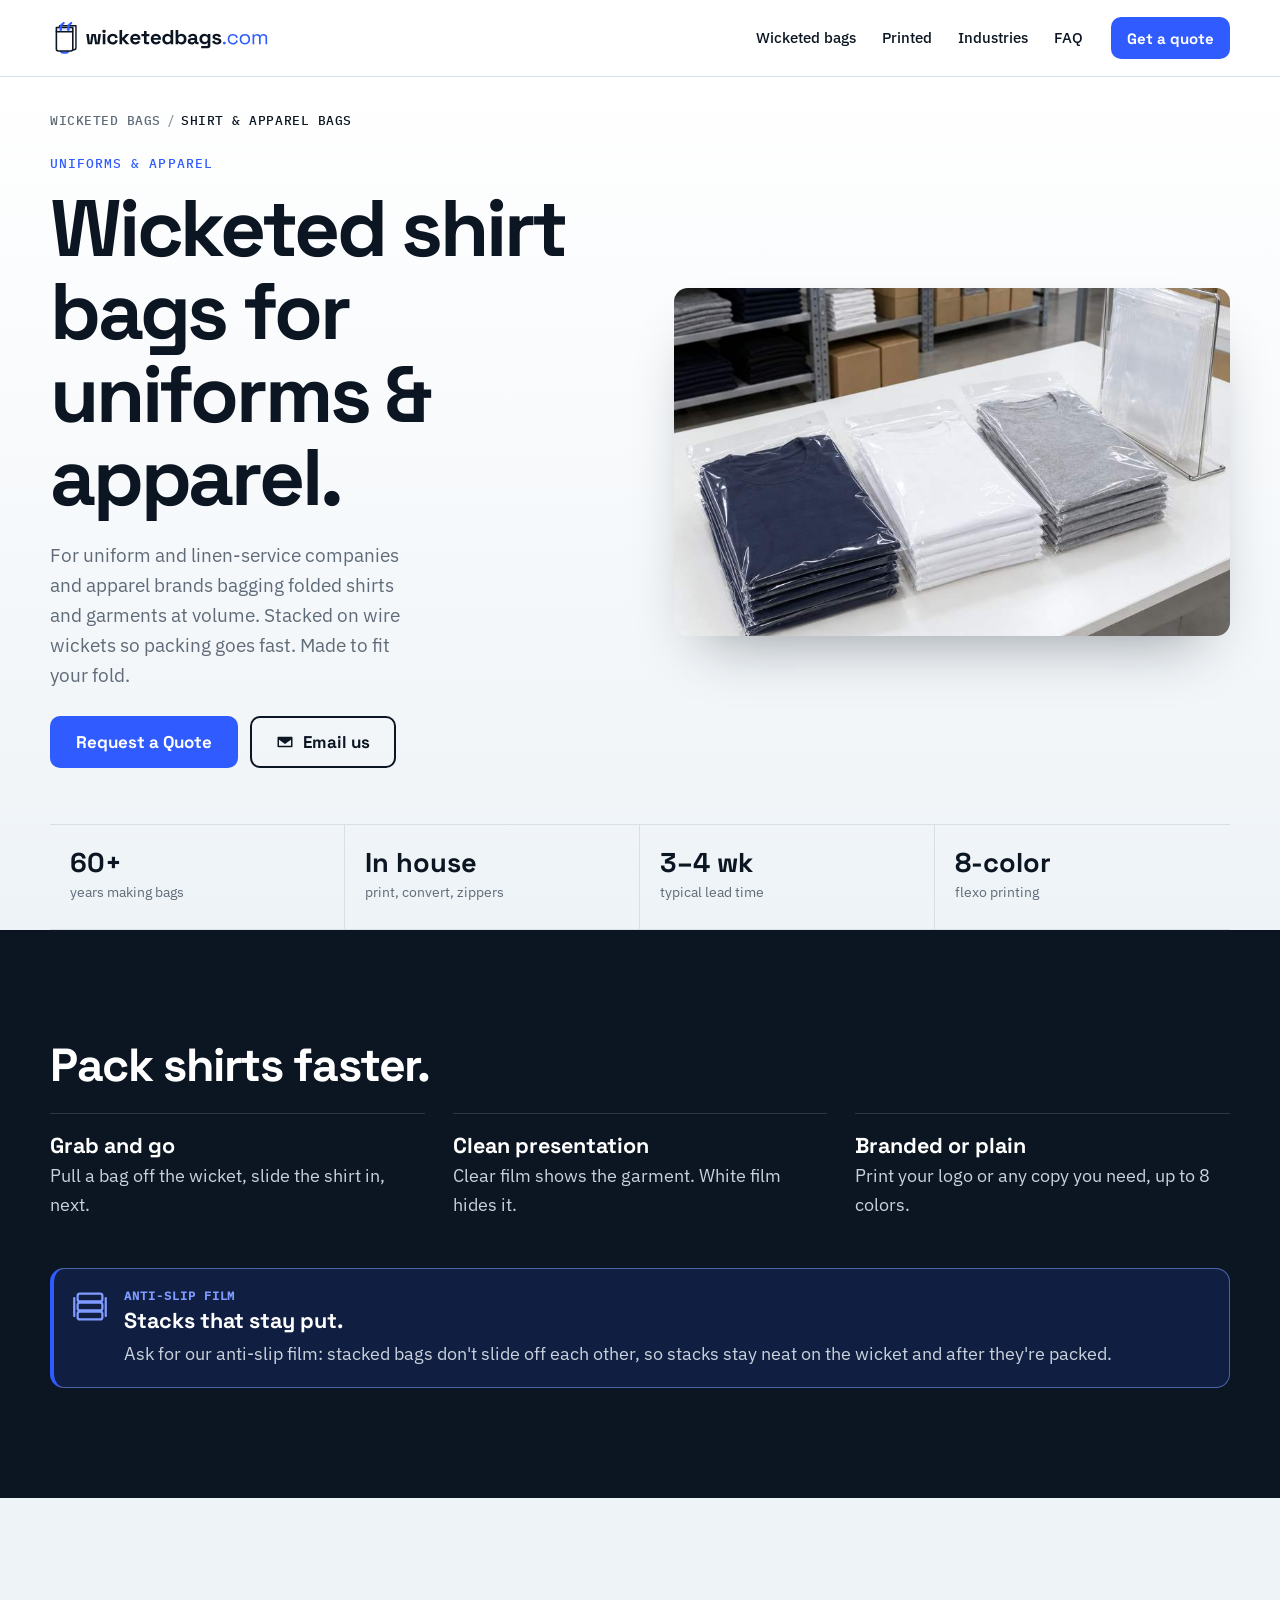
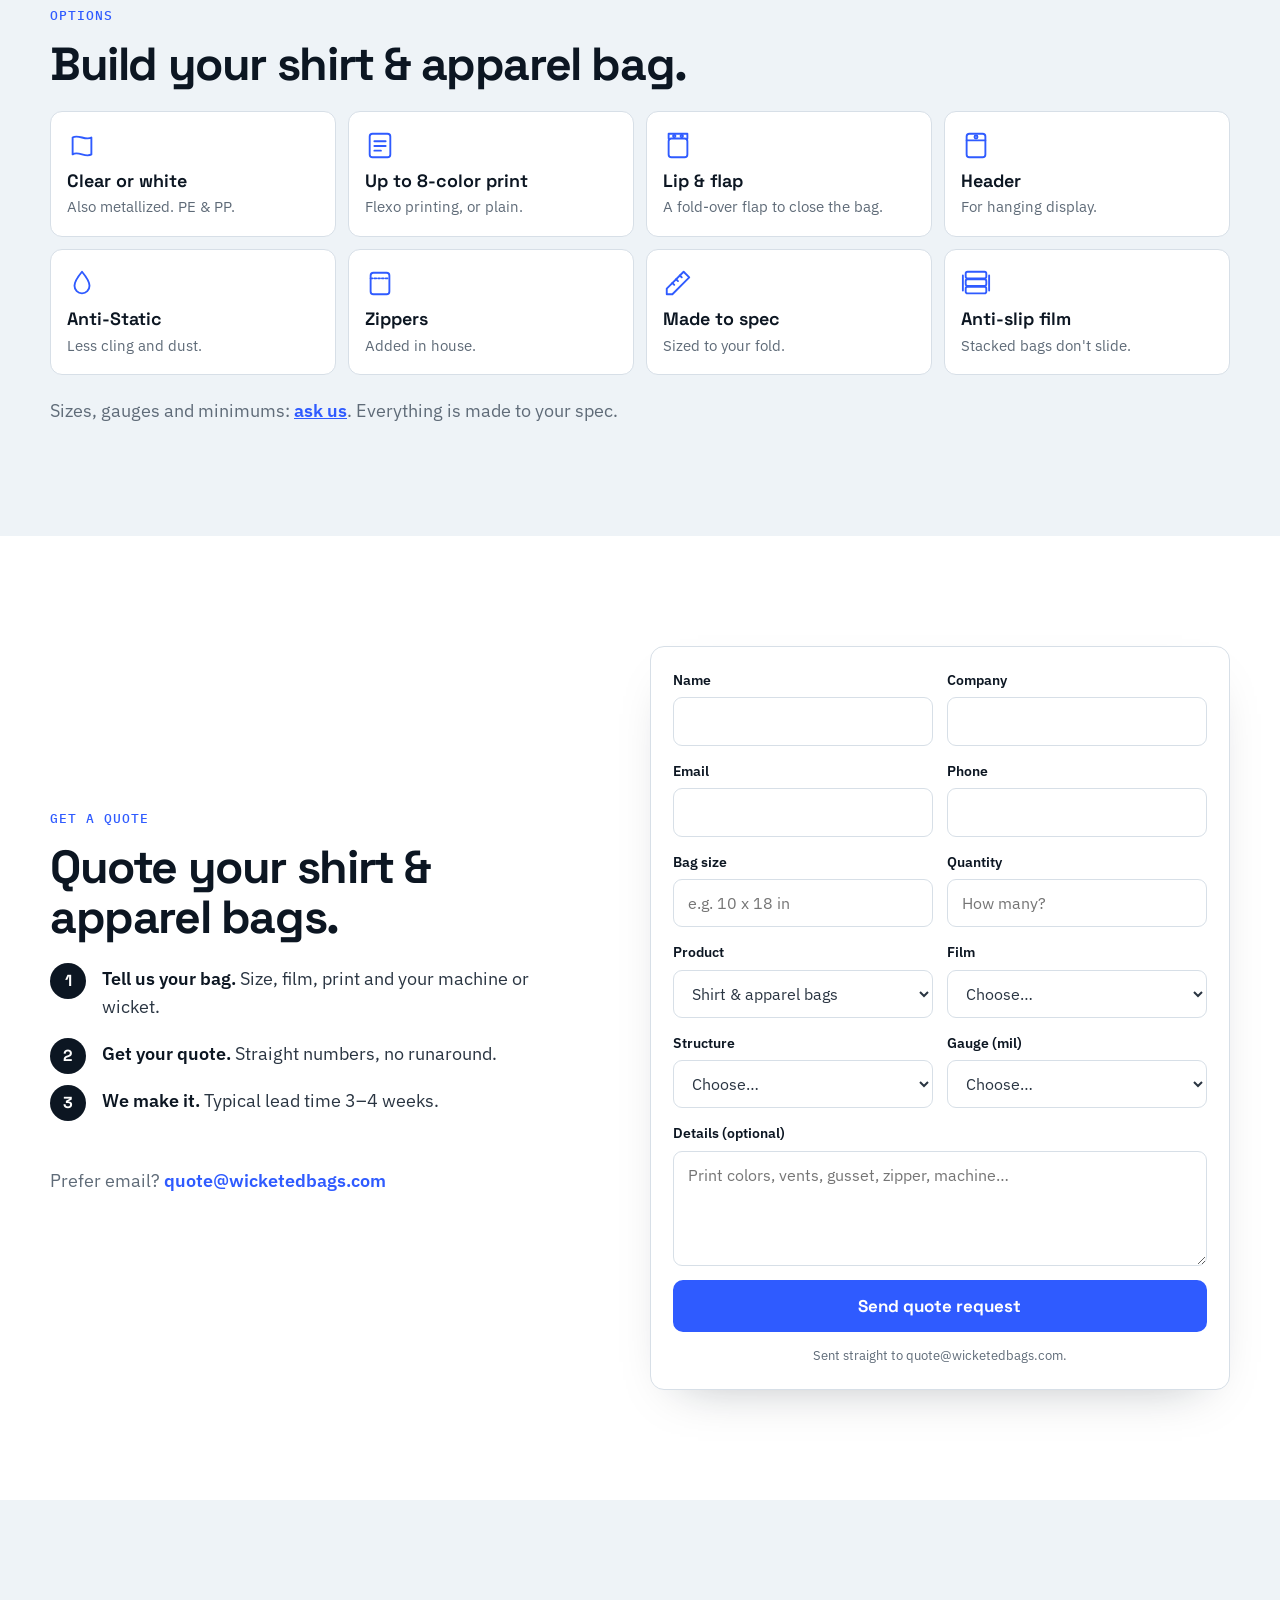
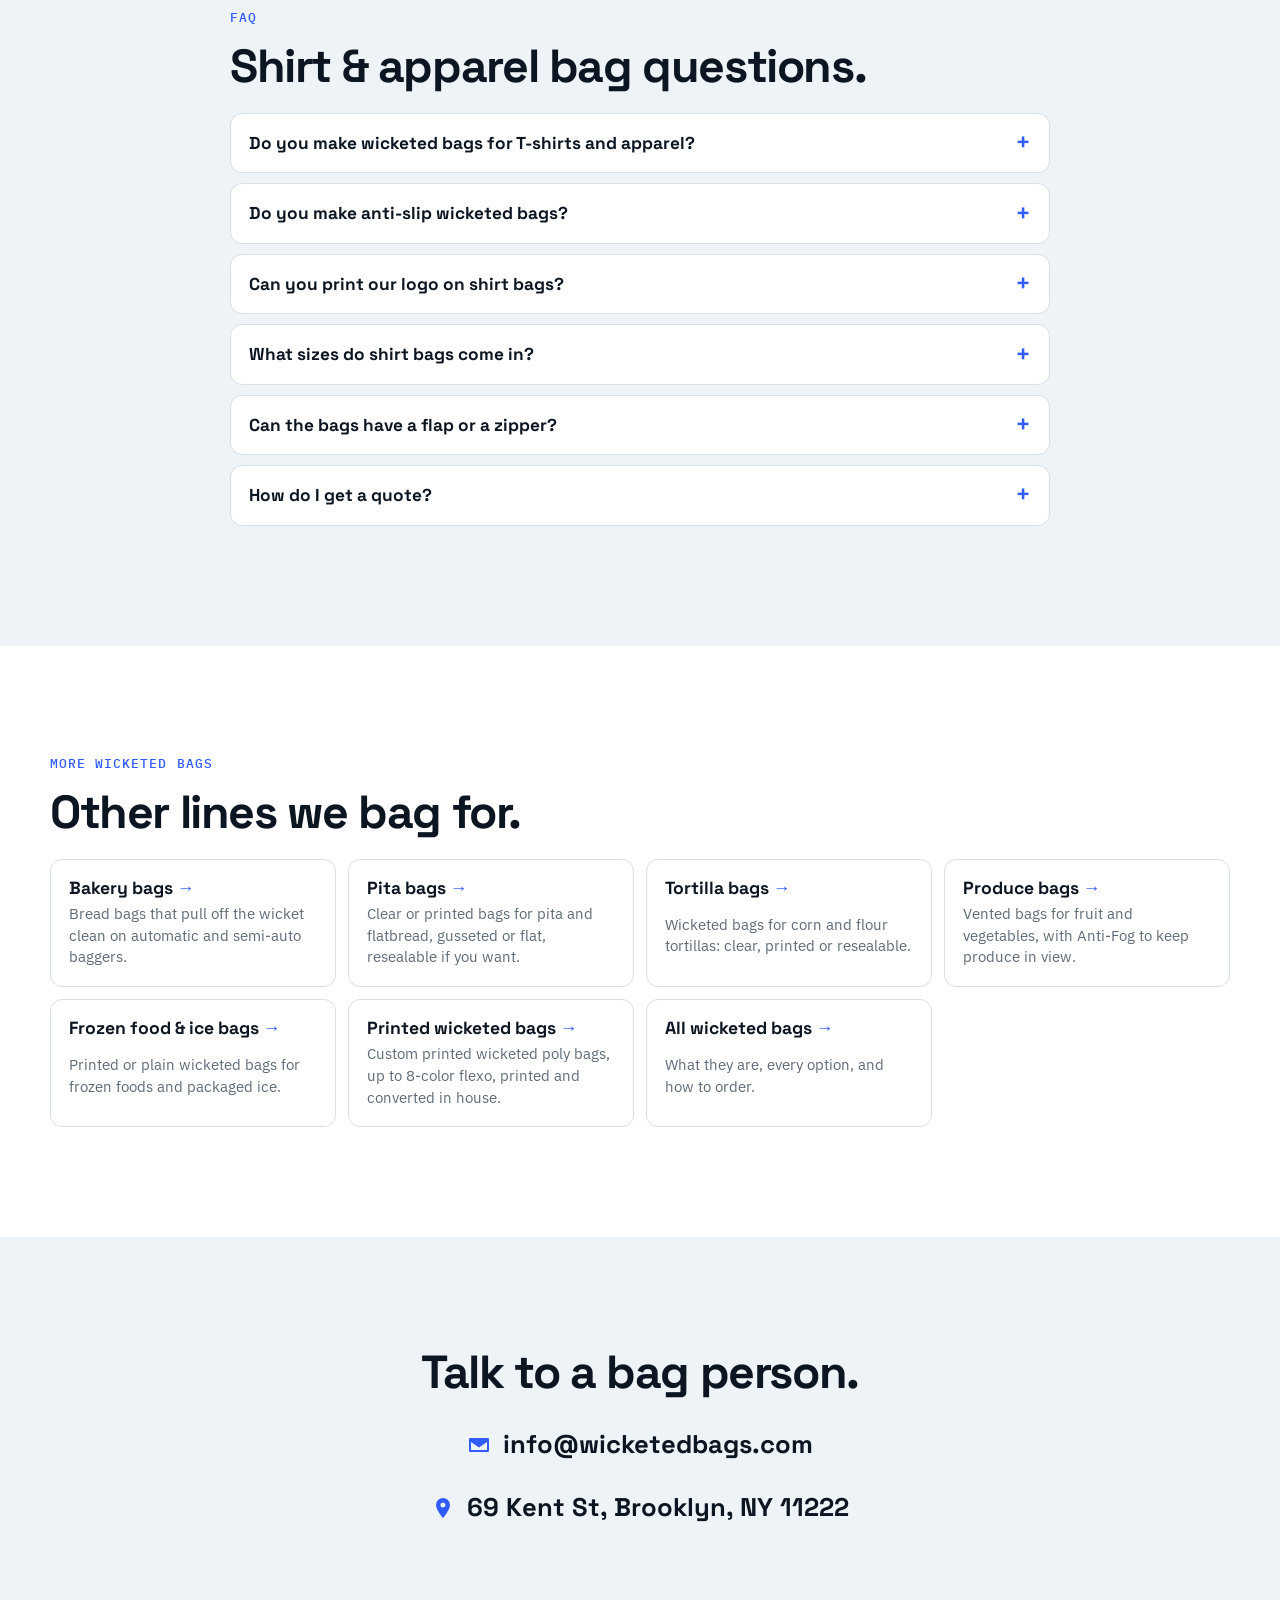
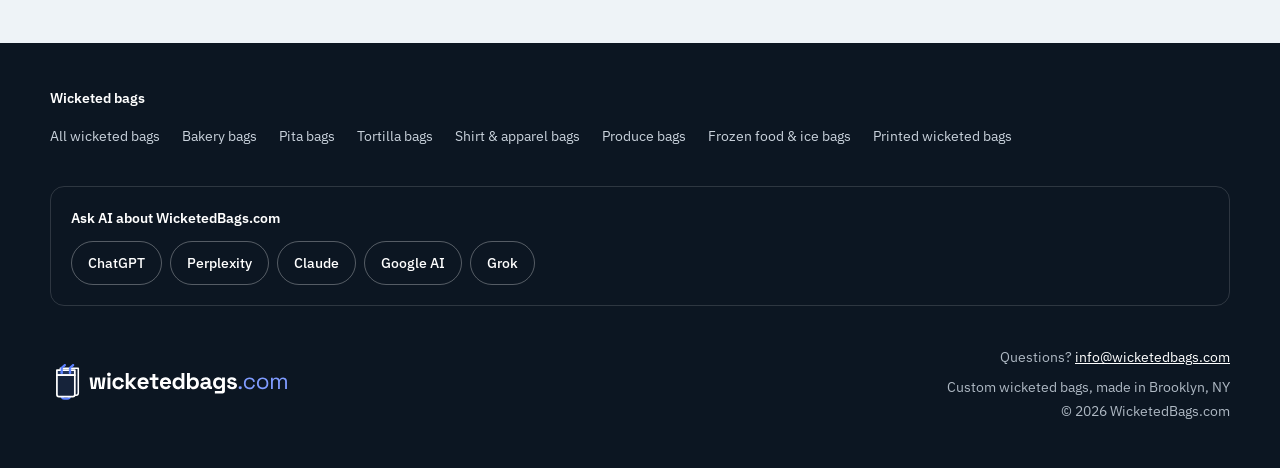
==== commit 7f53fedb: "Address: 69 Kent St, Brooklyn, NY 11222" ====
--- a/apparel-bags/index.html
+++ b/apparel-bags/index.html
@@ -18,7 +18,7 @@
 <link rel="apple-touch-icon" href="../apple-touch-icon.png">
 <link rel="preload" href="../fonts/SpaceGrotesk-var.woff2" as="font" type="font/woff2" crossorigin>
 <link rel="stylesheet" href="../styles.css">
-<script type="application/ld+json">{"@context": "https://schema.org", "@graph": [{"@type": "WebPage", "@id": "https://wicketedbags.com/apparel-bags/#page", "url": "https://wicketedbags.com/apparel-bags/", "name": "Wicketed Shirt Bags & Apparel Poly Bags | WicketedBags.com", "description": "Wicketed shirt bags for uniform and linen services and apparel brands. Anti-slip film option so stacks stay put. Clear or white, printed up to 8 colors. Made in Brooklyn.", "isPartOf": {"@type": "WebSite", "name": "WicketedBags.com", "url": "https://wicketedbags.com/"}, "publisher": {"@id": "https://wicketedbags.com/#org"}}, {"@type": "BreadcrumbList", "itemListElement": [{"@type": "ListItem", "position": 1, "name": "Wicketed bags", "item": "https://wicketedbags.com/"}, {"@type": "ListItem", "position": 2, "name": "Shirt & apparel bags", "item": "https://wicketedbags.com/apparel-bags/"}]}, {"@type": "Product", "name": "Wicketed shirt bags for uniforms & apparel", "description": "Wicketed shirt bags for uniform and linen services and apparel brands. Anti-slip film option so stacks stay put. Clear or white, printed up to 8 colors. Made in Brooklyn.", "category": "Wicketed bags", "image": "https://wicketedbags.com/assets/apparel.jpg", "brand": {"@type": "Brand", "name": "WicketedBags.com"}, "manufacturer": {"@type": "Organization", "@id": "https://wicketedbags.com/#org", "name": "WicketedBags.com", "email": "info@wicketedbags.com", "address": {"@type": "PostalAddress", "streetAddress": "68 Java St", "addressLocality": "Brooklyn", "addressRegion": "NY", "postalCode": "11222", "addressCountry": "US"}}}, {"@type": "FAQPage", "mainEntity": [{"@type": "Question", "name": "Do you make wicketed bags for T-shirts and apparel?", "acceptedAnswer": {"@type": "Answer", "text": "Yes. Clear or white poly bags for uniform and linen-service companies and apparel brands bagging T-shirts, shirts and other garments, stacked on wire wickets for fast packing."}}, {"@type": "Question", "name": "Do you make anti-slip wicketed bags?", "acceptedAnswer": {"@type": "Answer", "text": "Yes. We offer an anti-slip film, so stacked bags don't slide off each other and stacks stay neat on the wicket. Ask us for your application."}}, {"@type": "Question", "name": "Can you print our logo on shirt bags?", "acceptedAnswer": {"@type": "Answer", "text": "Yes. Flexo printing up to 8 colors: your logo, care info or any copy you need."}}, {"@type": "Question", "name": "What sizes do shirt bags come in?", "acceptedAnswer": {"@type": "Answer", "text": "We make them to your spec, sized to your fold. Send us a sample or your dimensions and ask us about minimums."}}, {"@type": "Question", "name": "Can the bags have a flap or a zipper?", "acceptedAnswer": {"@type": "Answer", "text": "Yes. A lip or fold-over flap, a header, or zippers added in house."}}, {"@type": "Question", "name": "How do I get a quote?", "acceptedAnswer": {"@type": "Answer", "text": "Fill in the quote form on this page, or email quote@wicketedbags.com with your bag size, quantity, film, structure and gauge. A sample of your current bag helps us match it exactly."}}]}]}</script>
+<script type="application/ld+json">{"@context": "https://schema.org", "@graph": [{"@type": "WebPage", "@id": "https://wicketedbags.com/apparel-bags/#page", "url": "https://wicketedbags.com/apparel-bags/", "name": "Wicketed Shirt Bags & Apparel Poly Bags | WicketedBags.com", "description": "Wicketed shirt bags for uniform and linen services and apparel brands. Anti-slip film option so stacks stay put. Clear or white, printed up to 8 colors. Made in Brooklyn.", "isPartOf": {"@type": "WebSite", "name": "WicketedBags.com", "url": "https://wicketedbags.com/"}, "publisher": {"@id": "https://wicketedbags.com/#org"}}, {"@type": "BreadcrumbList", "itemListElement": [{"@type": "ListItem", "position": 1, "name": "Wicketed bags", "item": "https://wicketedbags.com/"}, {"@type": "ListItem", "position": 2, "name": "Shirt & apparel bags", "item": "https://wicketedbags.com/apparel-bags/"}]}, {"@type": "Product", "name": "Wicketed shirt bags for uniforms & apparel", "description": "Wicketed shirt bags for uniform and linen services and apparel brands. Anti-slip film option so stacks stay put. Clear or white, printed up to 8 colors. Made in Brooklyn.", "category": "Wicketed bags", "image": "https://wicketedbags.com/assets/apparel.jpg", "brand": {"@type": "Brand", "name": "WicketedBags.com"}, "manufacturer": {"@type": "Organization", "@id": "https://wicketedbags.com/#org", "name": "WicketedBags.com", "email": "info@wicketedbags.com", "address": {"@type": "PostalAddress", "streetAddress": "69 Kent St", "addressLocality": "Brooklyn", "addressRegion": "NY", "postalCode": "11222", "addressCountry": "US"}}}, {"@type": "FAQPage", "mainEntity": [{"@type": "Question", "name": "Do you make wicketed bags for T-shirts and apparel?", "acceptedAnswer": {"@type": "Answer", "text": "Yes. Clear or white poly bags for uniform and linen-service companies and apparel brands bagging T-shirts, shirts and other garments, stacked on wire wickets for fast packing."}}, {"@type": "Question", "name": "Do you make anti-slip wicketed bags?", "acceptedAnswer": {"@type": "Answer", "text": "Yes. We offer an anti-slip film, so stacked bags don't slide off each other and stacks stay neat on the wicket. Ask us for your application."}}, {"@type": "Question", "name": "Can you print our logo on shirt bags?", "acceptedAnswer": {"@type": "Answer", "text": "Yes. Flexo printing up to 8 colors: your logo, care info or any copy you need."}}, {"@type": "Question", "name": "What sizes do shirt bags come in?", "acceptedAnswer": {"@type": "Answer", "text": "We make them to your spec, sized to your fold. Send us a sample or your dimensions and ask us about minimums."}}, {"@type": "Question", "name": "Can the bags have a flap or a zipper?", "acceptedAnswer": {"@type": "Answer", "text": "Yes. A lip or fold-over flap, a header, or zippers added in house."}}, {"@type": "Question", "name": "How do I get a quote?", "acceptedAnswer": {"@type": "Answer", "text": "Fill in the quote form on this page, or email quote@wicketedbags.com with your bag size, quantity, film, structure and gauge. A sample of your current bag helps us match it exactly."}}]}]}</script>
 </head>
 <body class="lp">
 <a class="skip" href="#main">Skip to content</a>
@@ -117,7 +117,7 @@
   <ul>
    <!--@contact-phone--><!--/@contact-phone-->
    <li><a href="mailto:info@wicketedbags.com"><svg viewBox="0 0 24 24" aria-hidden="true"><path fill="currentColor" d="M3 5h18a1 1 0 0 1 1 1v12a1 1 0 0 1-1 1H3a1 1 0 0 1-1-1V6a1 1 0 0 1 1-1zm9 7.2L4.4 7H19.6zM4 9v8h16V9l-8 5.5z"/></svg><span>info@wicketedbags.com</span></a></li>
-   <li><a href="https://www.google.com/maps/search/?api=1&amp;query=68%20Java%20St%2C%20Brooklyn%2C%20NY" target="_blank" rel="noopener"><svg viewBox="0 0 24 24" aria-hidden="true"><path fill="currentColor" d="M12 2a7 7 0 0 1 7 7c0 5-7 13-7 13S5 14 5 9a7 7 0 0 1 7-7zm0 4.5a2.5 2.5 0 1 0 0 5 2.5 2.5 0 0 0 0-5z"/></svg><span>68 Java St, Brooklyn, NY</span></a></li>
+   <li><a href="https://www.google.com/maps/search/?api=1&amp;query=69%20Kent%20St%2C%20Brooklyn%2C%20NY%2011222" target="_blank" rel="noopener"><svg viewBox="0 0 24 24" aria-hidden="true"><path fill="currentColor" d="M12 2a7 7 0 0 1 7 7c0 5-7 13-7 13S5 14 5 9a7 7 0 0 1 7-7zm0 4.5a2.5 2.5 0 1 0 0 5 2.5 2.5 0 0 0 0-5z"/></svg><span>69 Kent St, Brooklyn, NY 11222</span></a></li>
   </ul>
  </div>
 </section>
--- a/styles.css
+++ b/styles.css
@@ -188,3 +188,21 @@
 .spec td{color:var(--muted)}
 .spec tbody tr:last-child>*{border-bottom:0}
 @media (max-width:640px){.spec{font-size:14px}.spec th,.spec td{padding:10px 12px}.spec td:nth-child(2){display:none}.spec thead th:nth-child(2){display:none}}
+.guide h3{font-size:1.3rem;margin:34px 0 10px;letter-spacing:-.01em}.guide h2+h3{margin-top:8px}
+.guide p{margin:0 0 14px}.guide ul{margin:0 0 14px;padding-left:1.2em}.guide li{margin:0 0 8px}.guide li b{color:var(--ink)}
+.guide a{font-weight:600}
+
+/*blog*/
+.blog-hero{padding-bottom:8px}
+.blog-hero h1{max-width:22ch}
+.post-img{margin-top:28px}
+.post{padding-top:40px}
+.post .guide h2,.guide.post h2{font-size:1.6rem;margin:40px 0 12px}
+.guide h2{scroll-margin-top:80px}
+.posts{list-style:none;padding:0;margin:0;display:grid;gap:16px}
+.posts a{display:grid;gap:6px;padding:22px;border:1px solid var(--line);border-radius:var(--r);text-decoration:none;color:var(--muted);line-height:1.5;transition:border-color .15s}
+.posts a:hover{border-color:var(--cob)}
+.posts time{font:500 13px/1.3 "IBM Plex Mono",monospace;letter-spacing:.06em;text-transform:uppercase;color:var(--cob)}
+.posts b{font:700 1.35rem/1.2 "Space Grotesk",sans-serif;color:var(--ink)}
+.posts b::after{content:" →";color:var(--cob)}
+/*/blog*/
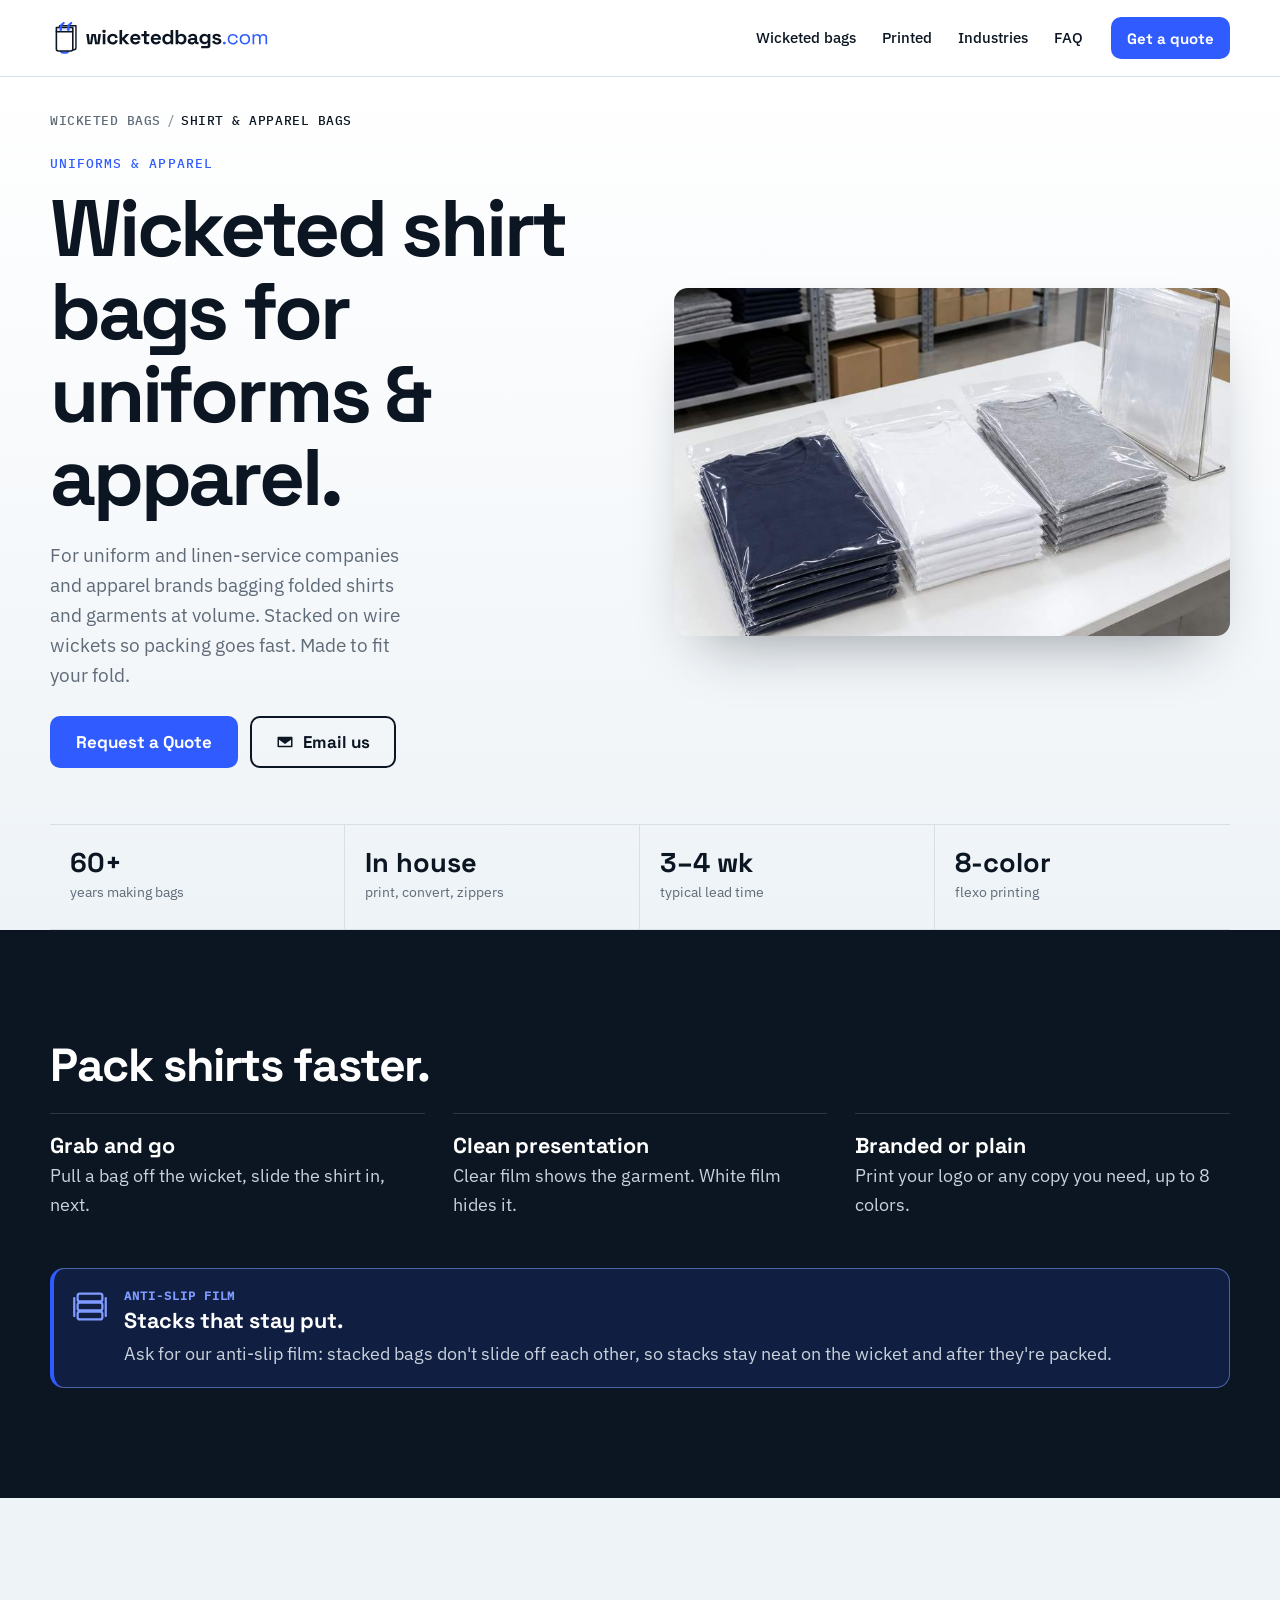
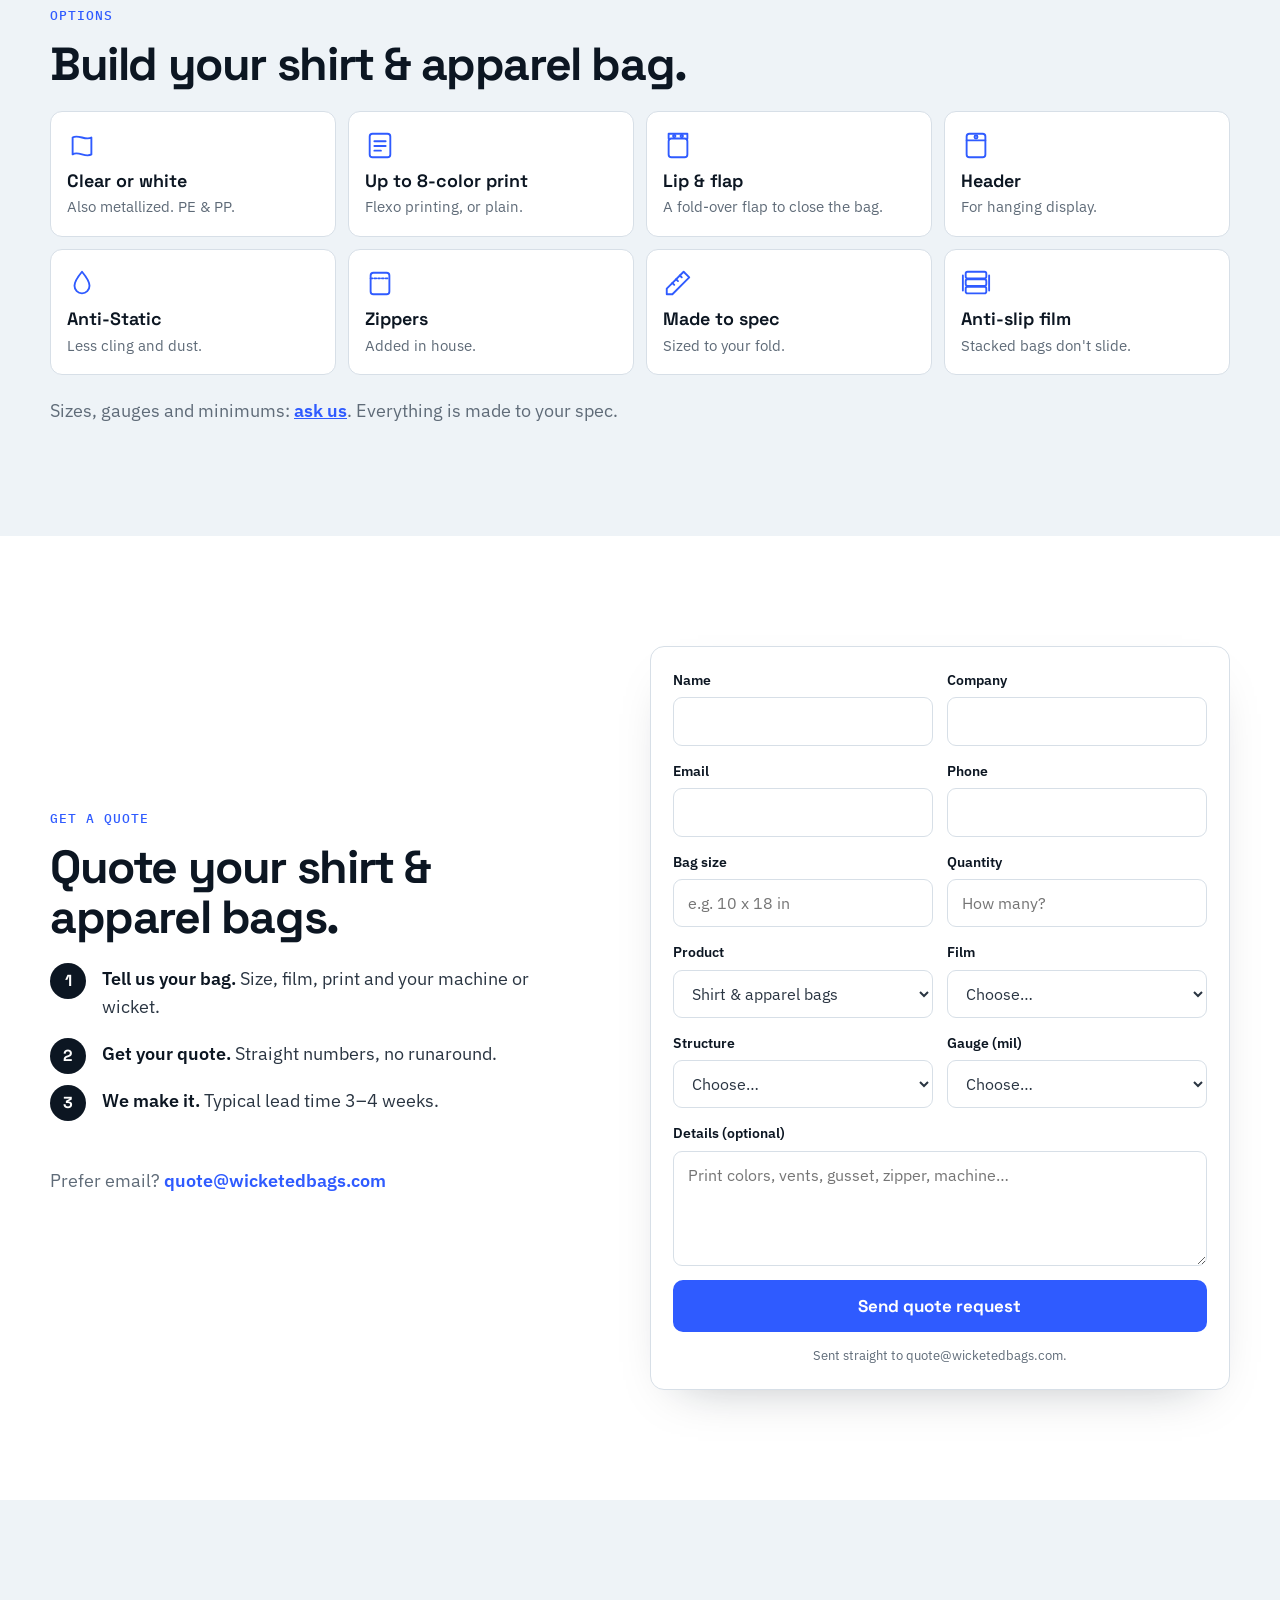
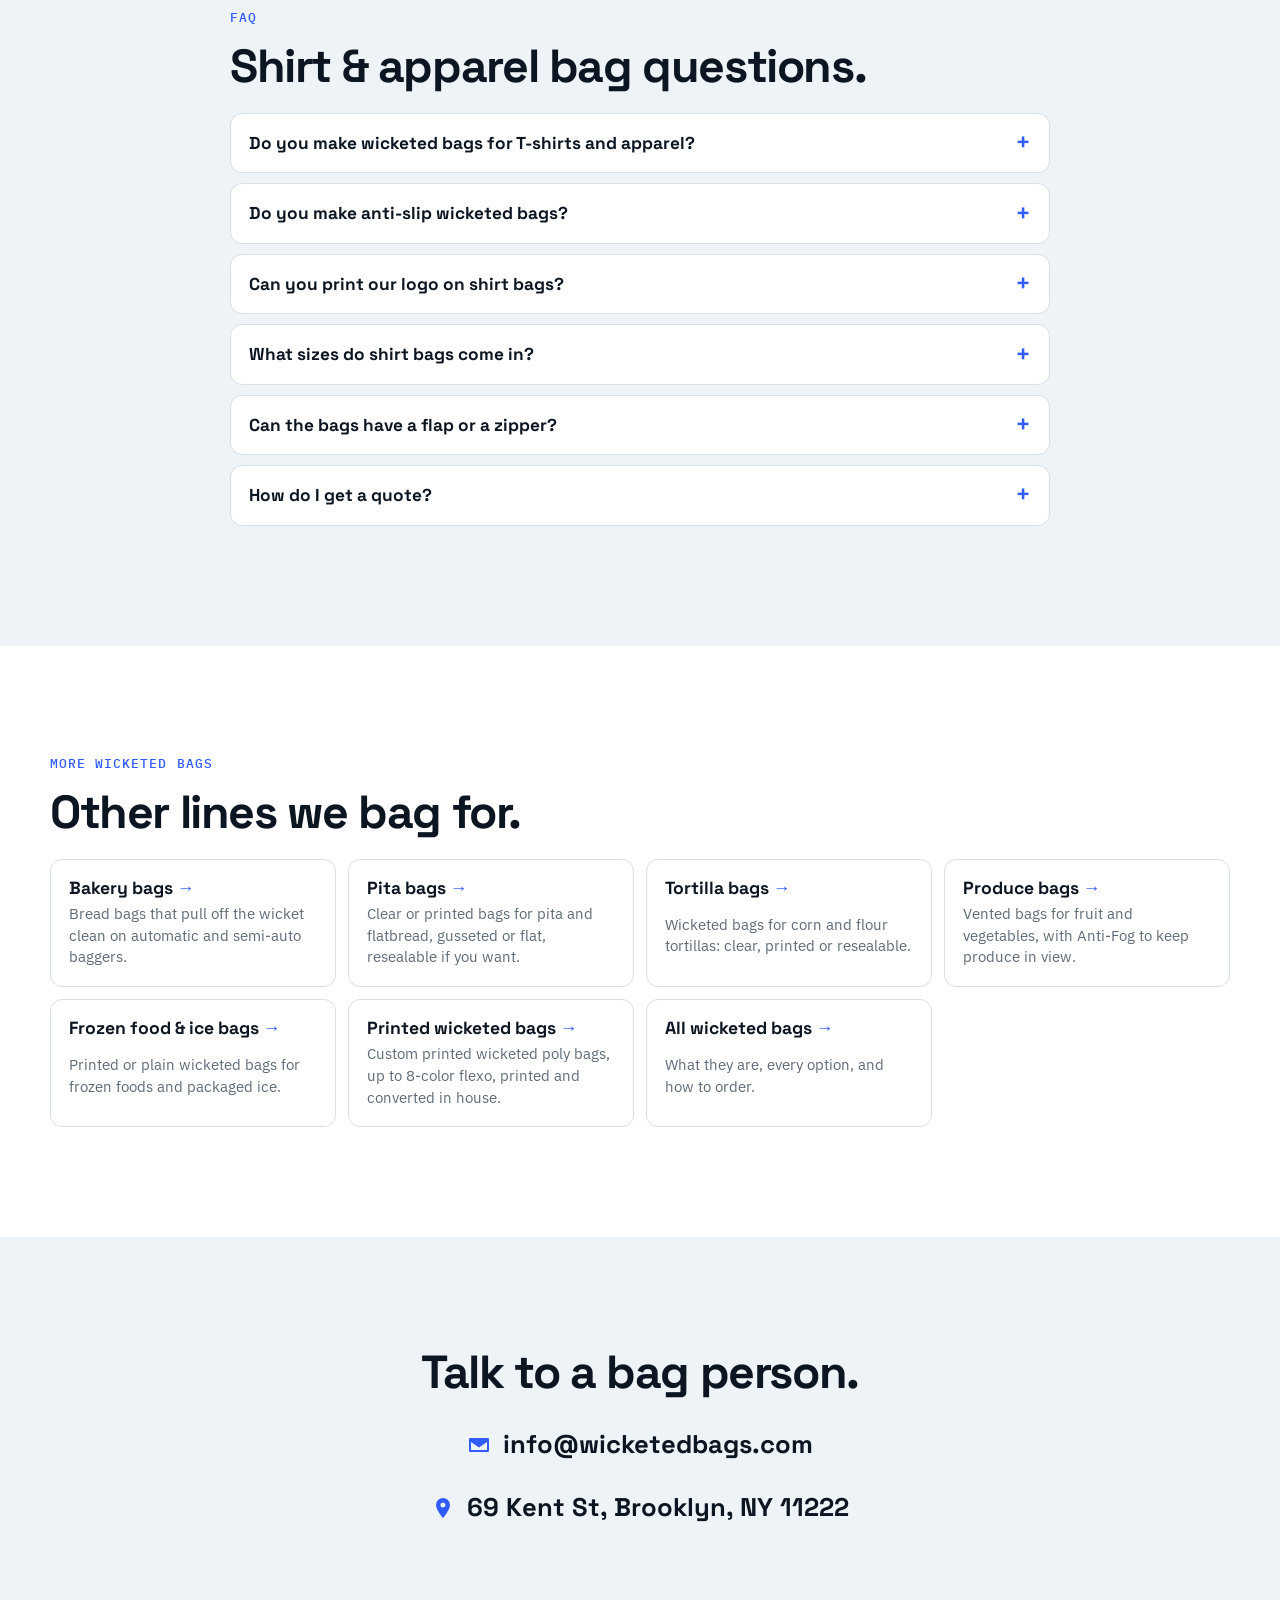
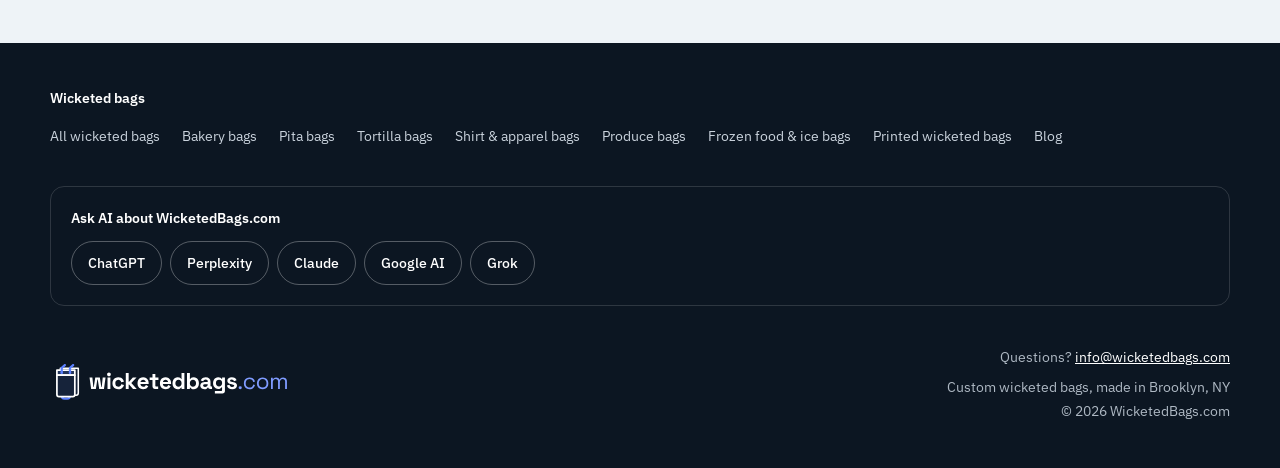
==== commit 6f81a363: "Blog live: How to Choose the Right Bread Bag Size" ====
--- a/apparel-bags/index.html
+++ b/apparel-bags/index.html
@@ -125,7 +125,7 @@
 
 <footer class="foot">
  <div class="wrap">
-  <nav class="foot-links" aria-label="Wicketed bags by industry"><p><b>Wicketed bags</b></p><ul><li><a href="../">All wicketed bags</a></li><li><a href="../bakery-bags/">Bakery bags</a></li><li><a href="../pita-bags/">Pita bags</a></li><li><a href="../tortilla-bags/">Tortilla bags</a></li><li><a href="../apparel-bags/">Shirt &amp; apparel bags</a></li><li><a href="../produce-bags/">Produce bags</a></li><li><a href="../frozen-food-bags/">Frozen food &amp; ice bags</a></li><li><a href="../printed-wicketed-bags/">Printed wicketed bags</a></li></ul></nav>
+  <nav class="foot-links" aria-label="Wicketed bags by industry"><p><b>Wicketed bags</b></p><ul><li><a href="../">All wicketed bags</a></li><li><a href="../bakery-bags/">Bakery bags</a></li><li><a href="../pita-bags/">Pita bags</a></li><li><a href="../tortilla-bags/">Tortilla bags</a></li><li><a href="../apparel-bags/">Shirt &amp; apparel bags</a></li><li><a href="../produce-bags/">Produce bags</a></li><li><a href="../frozen-food-bags/">Frozen food &amp; ice bags</a></li><li><a href="../printed-wicketed-bags/">Printed wicketed bags</a></li><li><a href="../blog/">Blog</a></li></ul></nav>
   <div class="ai">
    <p><b>Ask AI about WicketedBags.com</b></p>
    <div class="ai-links"><a href="https://chatgpt.com/?q=Tell%20me%20about%20WicketedBags.com%2C%20the%20custom%20wicketed%20poly%20bag%20specialist%20in%20Brooklyn%2C%20NY.%20What%20kinds%20of%20wicketed%20bags%20do%20they%20make%2C%20what%20options%20and%20printing%20do%20they%20offer%2C%20and%20how%20do%20I%20get%20a%20quote%3F" target="_blank" rel="noopener">ChatGPT</a><a href="https://www.perplexity.ai/search?q=Tell%20me%20about%20WicketedBags.com%2C%20the%20custom%20wicketed%20poly%20bag%20specialist%20in%20Brooklyn%2C%20NY.%20What%20kinds%20of%20wicketed%20bags%20do%20they%20make%2C%20what%20options%20and%20printing%20do%20they%20offer%2C%20and%20how%20do%20I%20get%20a%20quote%3F" target="_blank" rel="noopener">Perplexity</a><a href="https://claude.ai/new?q=Tell%20me%20about%20WicketedBags.com%2C%20the%20custom%20wicketed%20poly%20bag%20specialist%20in%20Brooklyn%2C%20NY.%20What%20kinds%20of%20wicketed%20bags%20do%20they%20make%2C%20what%20options%20and%20printing%20do%20they%20offer%2C%20and%20how%20do%20I%20get%20a%20quote%3F" target="_blank" rel="noopener">Claude</a><a href="https://www.google.com/search?udm=50&amp;q=Tell%20me%20about%20WicketedBags.com%2C%20the%20custom%20wicketed%20poly%20bag%20specialist%20in%20Brooklyn%2C%20NY.%20What%20kinds%20of%20wicketed%20bags%20do%20they%20make%2C%20what%20options%20and%20printing%20do%20they%20offer%2C%20and%20how%20do%20I%20get%20a%20quote%3F" target="_blank" rel="noopener">Google AI</a><a href="https://grok.com/?q=Tell%20me%20about%20WicketedBags.com%2C%20the%20custom%20wicketed%20poly%20bag%20specialist%20in%20Brooklyn%2C%20NY.%20What%20kinds%20of%20wicketed%20bags%20do%20they%20make%2C%20what%20options%20and%20printing%20do%20they%20offer%2C%20and%20how%20do%20I%20get%20a%20quote%3F" target="_blank" rel="noopener">Grok</a></div>
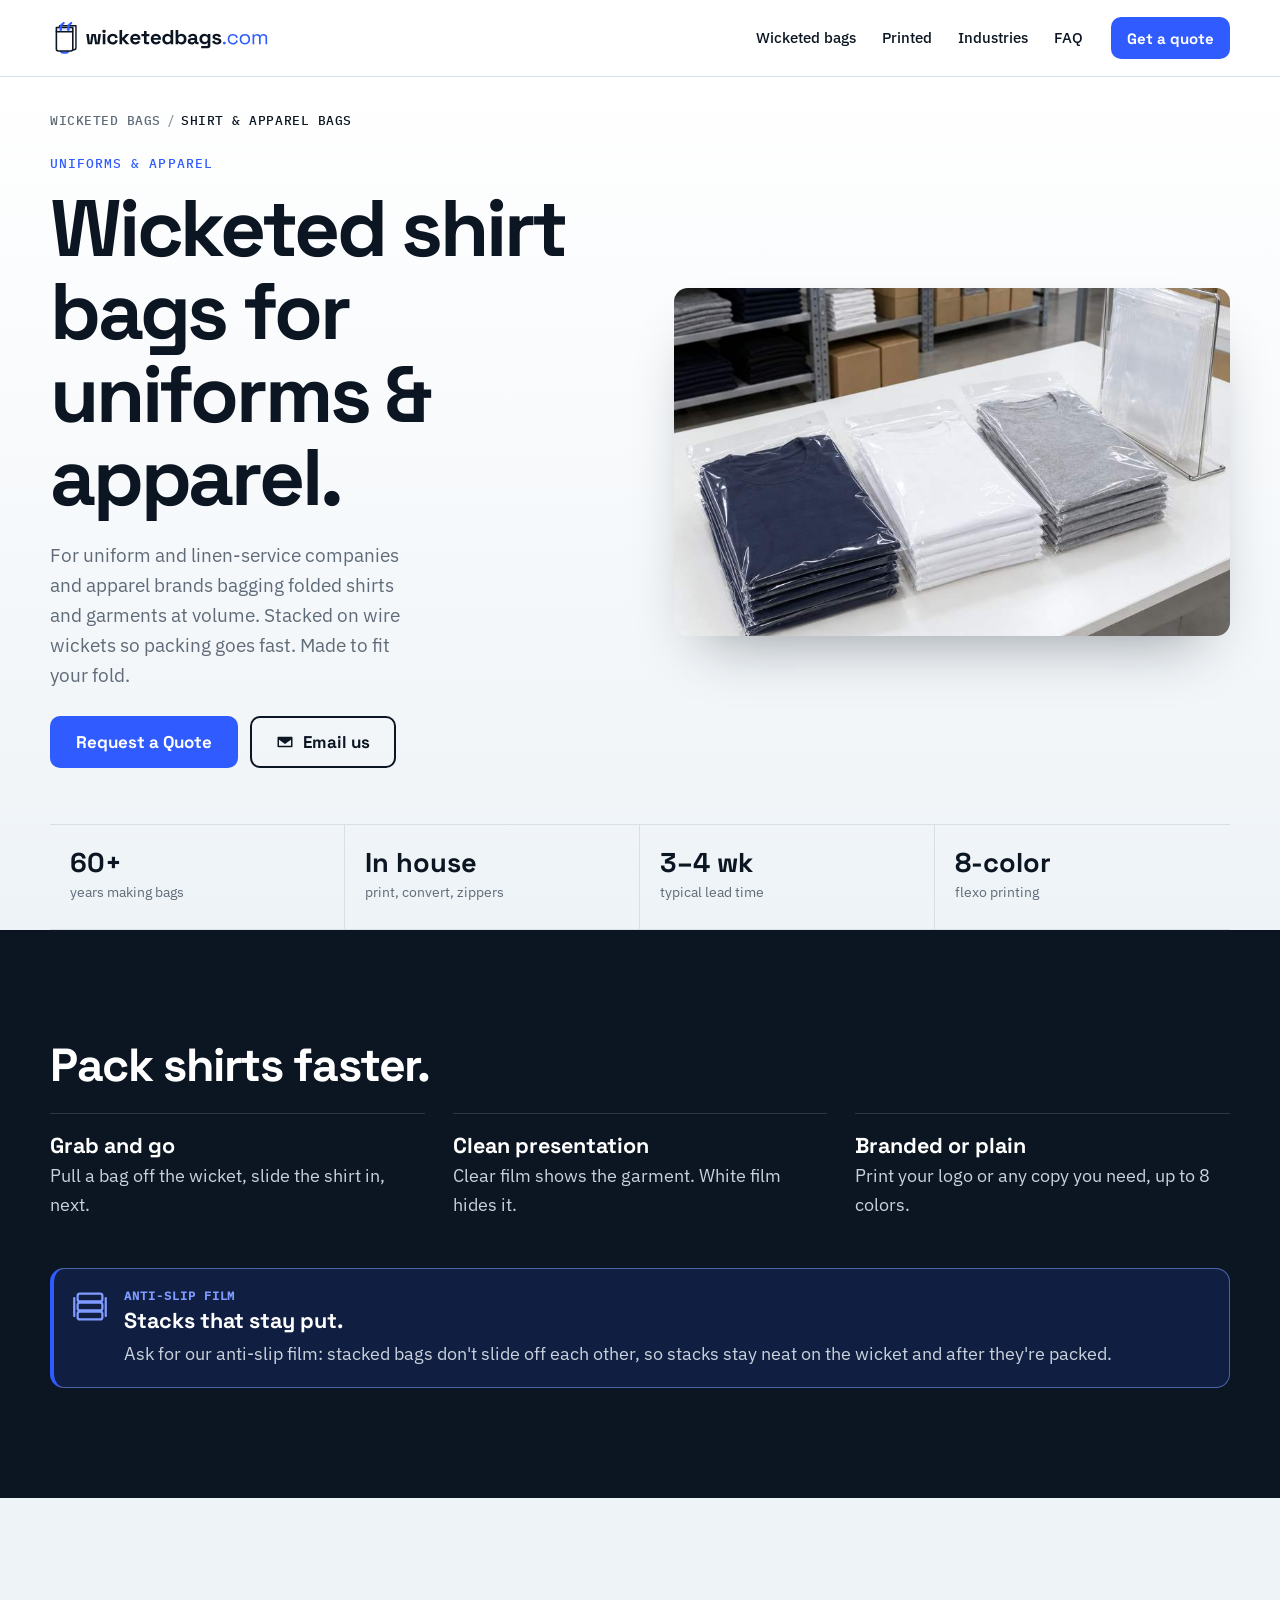
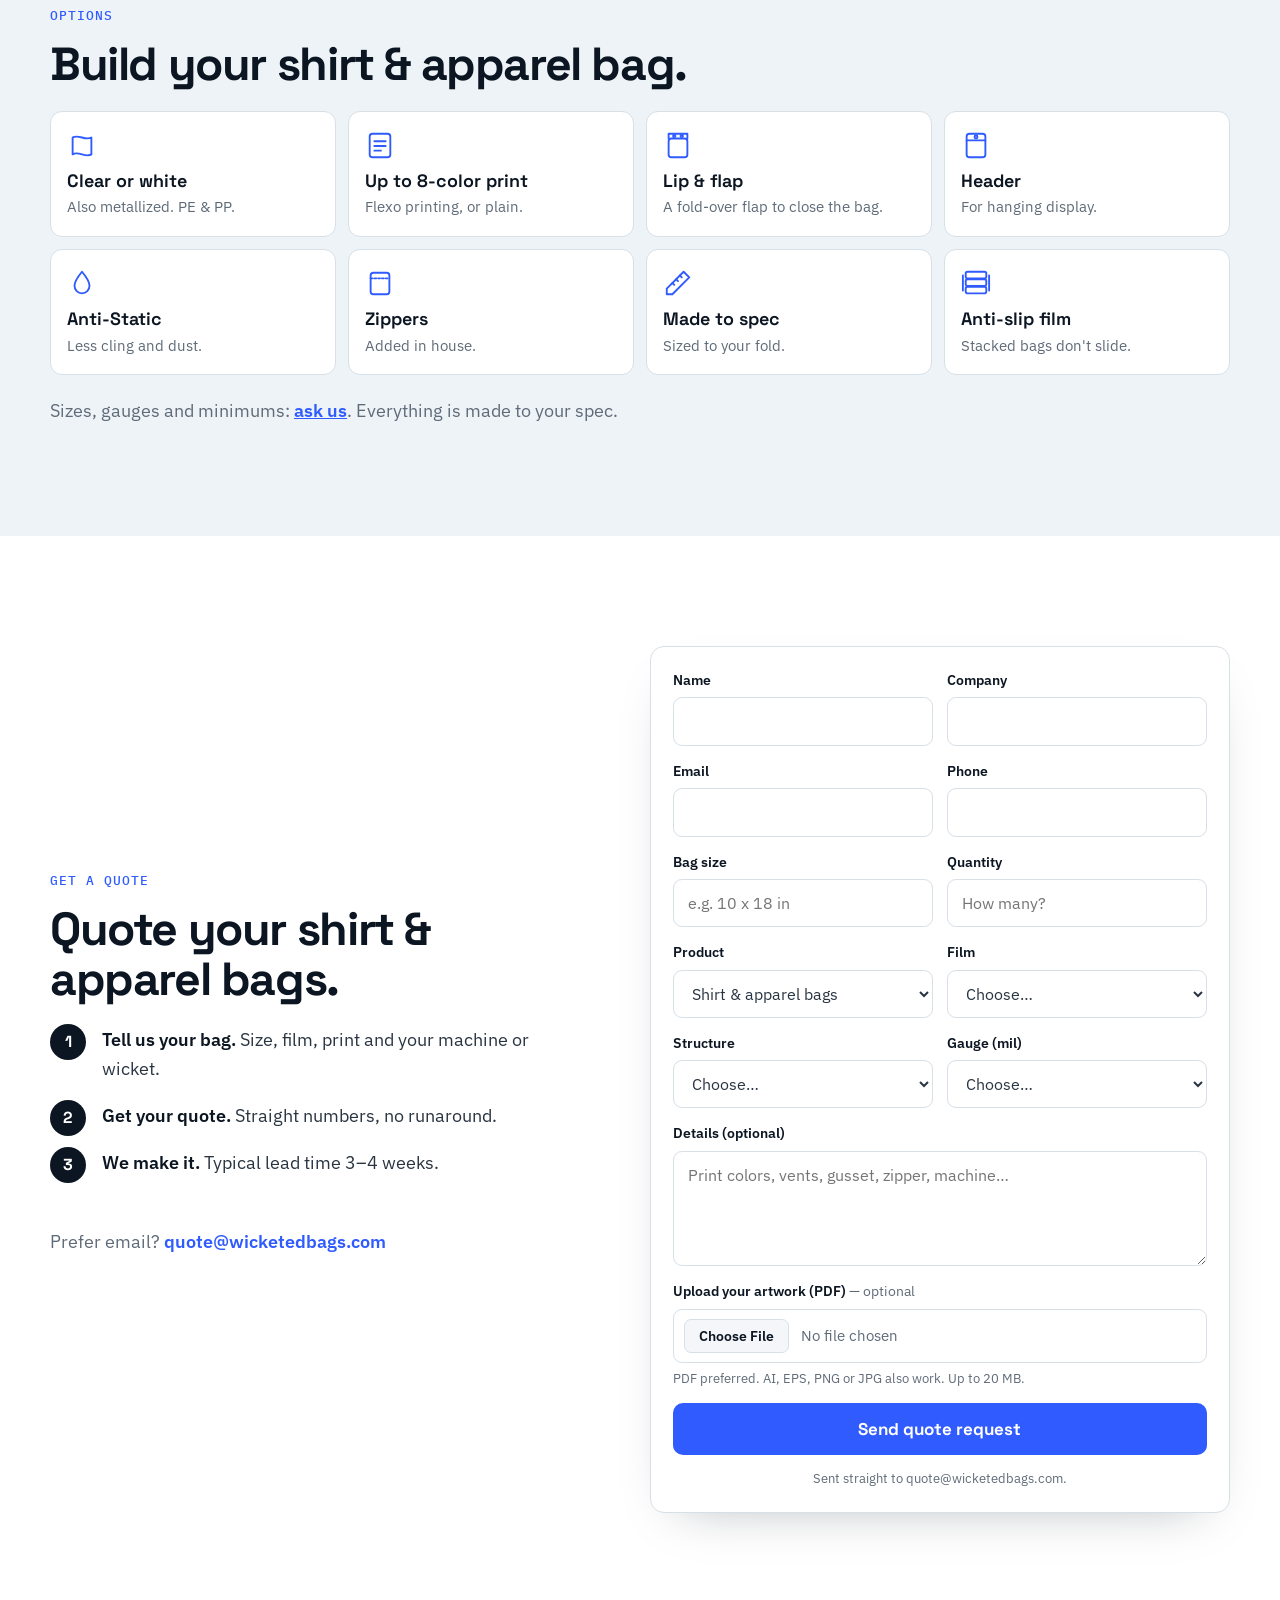
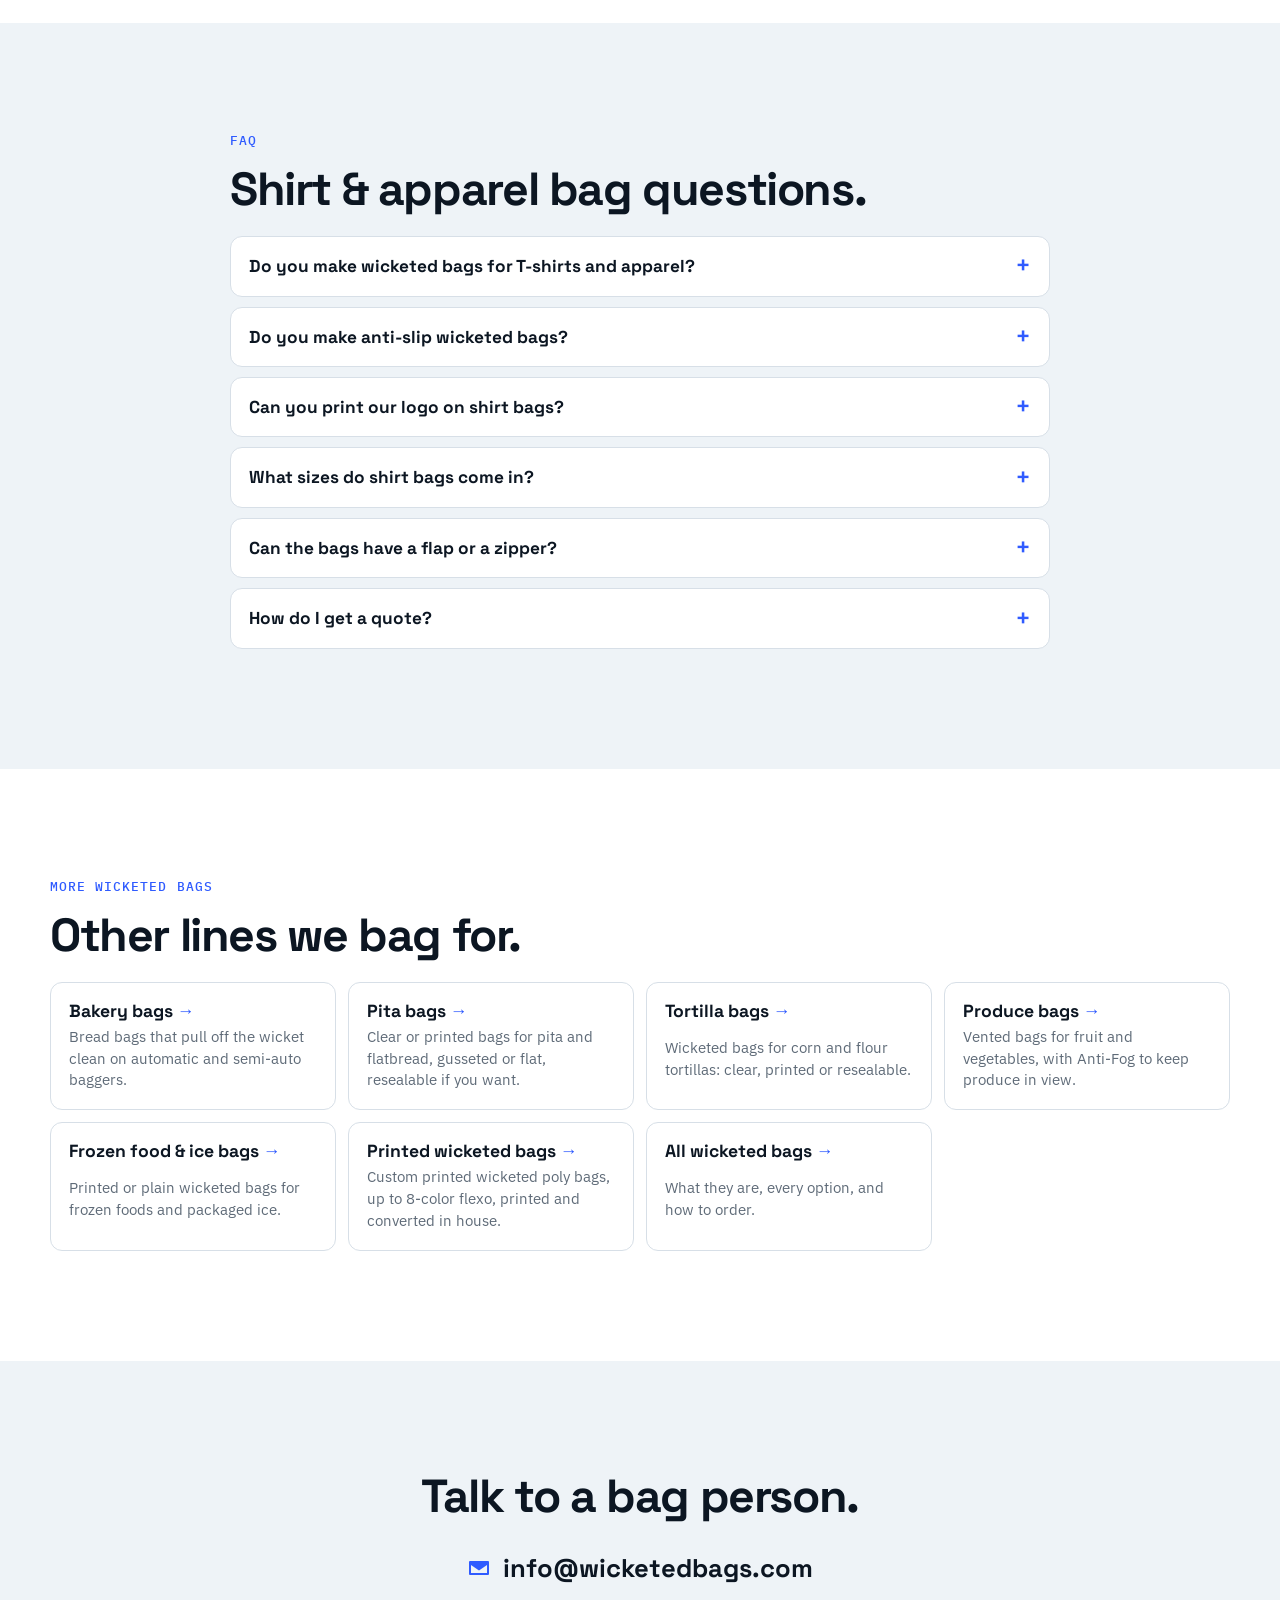
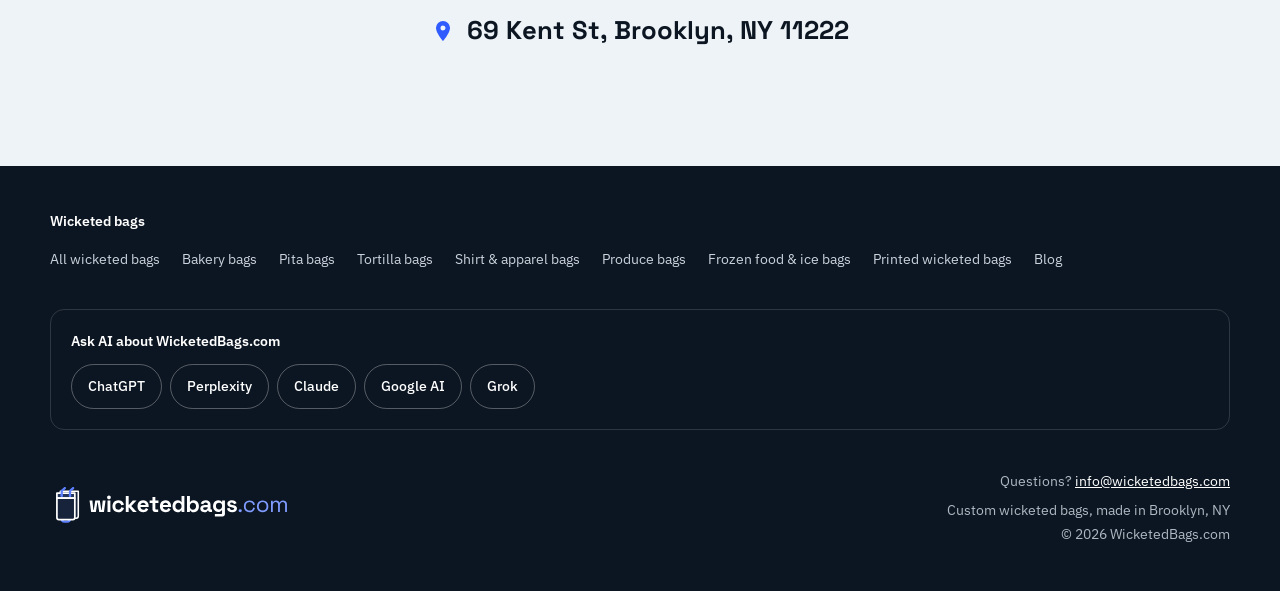
==== commit b989dffa: "Quote form: optional artwork upload; visit alerts" ====
--- a/apparel-bags/index.html
+++ b/apparel-bags/index.html
@@ -18,7 +18,99 @@
 <link rel="apple-touch-icon" href="../apple-touch-icon.png">
 <link rel="preload" href="../fonts/SpaceGrotesk-var.woff2" as="font" type="font/woff2" crossorigin>
 <link rel="stylesheet" href="../styles.css">
-<script type="application/ld+json">{"@context": "https://schema.org", "@graph": [{"@type": "WebPage", "@id": "https://wicketedbags.com/apparel-bags/#page", "url": "https://wicketedbags.com/apparel-bags/", "name": "Wicketed Shirt Bags & Apparel Poly Bags | WicketedBags.com", "description": "Wicketed shirt bags for uniform and linen services and apparel brands. Anti-slip film option so stacks stay put. Clear or white, printed up to 8 colors. Made in Brooklyn.", "isPartOf": {"@type": "WebSite", "name": "WicketedBags.com", "url": "https://wicketedbags.com/"}, "publisher": {"@id": "https://wicketedbags.com/#org"}}, {"@type": "BreadcrumbList", "itemListElement": [{"@type": "ListItem", "position": 1, "name": "Wicketed bags", "item": "https://wicketedbags.com/"}, {"@type": "ListItem", "position": 2, "name": "Shirt & apparel bags", "item": "https://wicketedbags.com/apparel-bags/"}]}, {"@type": "Product", "name": "Wicketed shirt bags for uniforms & apparel", "description": "Wicketed shirt bags for uniform and linen services and apparel brands. Anti-slip film option so stacks stay put. Clear or white, printed up to 8 colors. Made in Brooklyn.", "category": "Wicketed bags", "image": "https://wicketedbags.com/assets/apparel.jpg", "brand": {"@type": "Brand", "name": "WicketedBags.com"}, "manufacturer": {"@type": "Organization", "@id": "https://wicketedbags.com/#org", "name": "WicketedBags.com", "email": "info@wicketedbags.com", "address": {"@type": "PostalAddress", "streetAddress": "69 Kent St", "addressLocality": "Brooklyn", "addressRegion": "NY", "postalCode": "11222", "addressCountry": "US"}}}, {"@type": "FAQPage", "mainEntity": [{"@type": "Question", "name": "Do you make wicketed bags for T-shirts and apparel?", "acceptedAnswer": {"@type": "Answer", "text": "Yes. Clear or white poly bags for uniform and linen-service companies and apparel brands bagging T-shirts, shirts and other garments, stacked on wire wickets for fast packing."}}, {"@type": "Question", "name": "Do you make anti-slip wicketed bags?", "acceptedAnswer": {"@type": "Answer", "text": "Yes. We offer an anti-slip film, so stacked bags don't slide off each other and stacks stay neat on the wicket. Ask us for your application."}}, {"@type": "Question", "name": "Can you print our logo on shirt bags?", "acceptedAnswer": {"@type": "Answer", "text": "Yes. Flexo printing up to 8 colors: your logo, care info or any copy you need."}}, {"@type": "Question", "name": "What sizes do shirt bags come in?", "acceptedAnswer": {"@type": "Answer", "text": "We make them to your spec, sized to your fold. Send us a sample or your dimensions and ask us about minimums."}}, {"@type": "Question", "name": "Can the bags have a flap or a zipper?", "acceptedAnswer": {"@type": "Answer", "text": "Yes. A lip or fold-over flap, a header, or zippers added in house."}}, {"@type": "Question", "name": "How do I get a quote?", "acceptedAnswer": {"@type": "Answer", "text": "Fill in the quote form on this page, or email quote@wicketedbags.com with your bag size, quantity, film, structure and gauge. A sample of your current bag helps us match it exactly."}}]}]}</script>
+<script type="application/ld+json">
+{
+  "@context": "https://schema.org",
+  "@graph": [
+    {
+      "@type": "WebPage",
+      "@id": "https://wicketedbags.com/apparel-bags/#page",
+      "url": "https://wicketedbags.com/apparel-bags/",
+      "name": "Wicketed Shirt Bags & Apparel Poly Bags | WicketedBags.com",
+      "description": "Wicketed shirt bags for uniform and linen services and apparel brands. Anti-slip film option so stacks stay put. Clear or white, printed up to 8 colors. Made in Brooklyn.",
+      "isPartOf": {
+        "@type": "WebSite",
+        "name": "WicketedBags.com",
+        "url": "https://wicketedbags.com/"
+      },
+      "publisher": {
+        "@id": "https://wicketedbags.com/#org"
+      }
+    },
+    {
+      "@type": "BreadcrumbList",
+      "itemListElement": [
+        {
+          "@type": "ListItem",
+          "position": 1,
+          "name": "Wicketed bags",
+          "item": "https://wicketedbags.com/"
+        },
+        {
+          "@type": "ListItem",
+          "position": 2,
+          "name": "Shirt & apparel bags",
+          "item": "https://wicketedbags.com/apparel-bags/"
+        }
+      ]
+    },
+    {
+      "@type": "FAQPage",
+      "mainEntity": [
+        {
+          "@type": "Question",
+          "name": "Do you make wicketed bags for T-shirts and apparel?",
+          "acceptedAnswer": {
+            "@type": "Answer",
+            "text": "Yes. Clear or white poly bags for uniform and linen-service companies and apparel brands bagging T-shirts, shirts and other garments, stacked on wire wickets for fast packing."
+          }
+        },
+        {
+          "@type": "Question",
+          "name": "Do you make anti-slip wicketed bags?",
+          "acceptedAnswer": {
+            "@type": "Answer",
+            "text": "Yes. We offer an anti-slip film, so stacked bags don't slide off each other and stacks stay neat on the wicket. Ask us for your application."
+          }
+        },
+        {
+          "@type": "Question",
+          "name": "Can you print our logo on shirt bags?",
+          "acceptedAnswer": {
+            "@type": "Answer",
+            "text": "Yes. Flexo printing up to 8 colors: your logo, care info or any copy you need."
+          }
+        },
+        {
+          "@type": "Question",
+          "name": "What sizes do shirt bags come in?",
+          "acceptedAnswer": {
+            "@type": "Answer",
+            "text": "We make them to your spec, sized to your fold. Send us a sample or your dimensions and ask us about minimums."
+          }
+        },
+        {
+          "@type": "Question",
+          "name": "Can the bags have a flap or a zipper?",
+          "acceptedAnswer": {
+            "@type": "Answer",
+            "text": "Yes. A lip or fold-over flap, a header, or zippers added in house."
+          }
+        },
+        {
+          "@type": "Question",
+          "name": "How do I get a quote?",
+          "acceptedAnswer": {
+            "@type": "Answer",
+            "text": "Fill in the quote form on this page, or email quote@wicketedbags.com with your bag size, quantity, film, structure and gauge. A sample of your current bag helps us match it exactly."
+          }
+        }
+      ]
+    }
+  ]
+}
+</script>
+<script src="https://wicketedbags-visits.sites.tab.bot/v.js" defer></script>
 </head>
 <body class="lp">
 <a class="skip" href="#main">Skip to content</a>
@@ -80,7 +172,7 @@
    </ol>
    <!--@alt--><p class="alt">Prefer email? <a href="mailto:quote@wicketedbags.com?subject=Quote%20request">quote@wicketedbags.com</a></p><!--/@alt-->
   </div>
-  <form class="quote" id="quoteForm" action="https://api.web3forms.com/submit" method="post" data-to="quote@wicketedbags.com"><!--@form-hidden--><input type="hidden" name="access_key" value="6cf7631e-6976-4da2-b600-f38e5e8c095f"><input type="hidden" name="subject" value="Quote request from WicketedBags.com"><input type="hidden" name="from_name" value="WicketedBags.com"><input type="checkbox" name="botcheck" class="hp" tabindex="-1" autocomplete="off" aria-hidden="true"><!--/@form-hidden-->
+  <form class="quote" id="quoteForm" action="https://api.web3forms.com/submit" method="post" data-to="quote@wicketedbags.com" data-upload="https://wicketedbags-uploads.sites.tab.bot/upload"><!--@form-hidden--><input type="hidden" name="access_key" value="6cf7631e-6976-4da2-b600-f38e5e8c095f"><input type="hidden" name="subject" value="Quote request from WicketedBags.com"><input type="hidden" name="from_name" value="WicketedBags.com"><input type="checkbox" name="botcheck" class="hp" tabindex="-1" autocomplete="off" aria-hidden="true"><!--/@form-hidden-->
    <!--@form-fields-->
    <div class="row2"><label>Name<input name="name" autocomplete="name" required></label><label>Company<input name="company" autocomplete="organization" required></label></div>
    <div class="row2"><label>Email<input name="email" type="email" autocomplete="email" required></label><label>Phone<input name="phone" type="tel" autocomplete="tel" required></label></div>
@@ -88,6 +180,7 @@
    <div class="row2"><div class="fld"><label>Product<select name="product" required><option value="" disabled>Choose…</option><option>Not sure</option><option>Bakery &amp; bread bags</option><option>Pita bags</option><option>Tortilla bags</option><option selected>Shirt &amp; apparel bags</option><option>Produce bags</option><option>Frozen food &amp; ice bags</option><option>Printed wicketed bags</option><option>Candy &amp; snacks</option><option>Retail &amp; hardware</option><option>Industrial parts</option><option>Other</option></select></label><label class="other" data-for="product" hidden>Type the product<input name="product_other" maxlength="120" disabled></label></div><div class="fld"><label>Film<select name="film" required><option value="" disabled selected>Choose…</option><option>Clear</option><option>Natural</option><option>White</option><option>Metallized</option><option>Other</option></select></label><label class="other" data-for="film" hidden>Type the film<input name="film_other" maxlength="120" disabled></label></div></div>
    <div class="row2"><div class="fld"><label>Structure<select name="structure" required><option value="" disabled selected>Choose…</option><option>Flat</option><option>Side gusset</option><option>Bottom gusset</option><option>Other</option></select></label><label class="other" data-for="structure" hidden>Type the structure<input name="structure_other" maxlength="120" disabled></label></div><div class="fld"><label>Gauge (mil)<select name="gauge" required><option value="" disabled selected>Choose…</option><option>0.5 mil</option><option>0.75 mil</option><option>1 mil</option><option>1.25 mil</option><option>1.5 mil</option><option>2 mil</option><option>3 mil</option><option>Other</option></select></label><label class="other" data-for="gauge" hidden>Type the gauge<input name="gauge_other" maxlength="120" disabled></label></div></div>
    <label>Details (optional)<textarea name="details" rows="4" placeholder="Print colors, vents, gusset, zipper, machine…"></textarea></label>
+   <label class="file"><span>Upload your artwork (PDF) <span class="opt">— optional</span></span><input type="file" name="artwork" accept=".pdf,.ai,.eps,.png,.jpg,.jpeg,application/pdf,application/postscript,image/png,image/jpeg"><span class="hint">PDF preferred. AI, EPS, PNG or JPG also work. Up to 20 MB.</span></label>
    <!--/@form-fields-->
    <button class="btn" type="submit">Send quote request</button>
    <p class="note">Sent straight to quote@wicketedbags.com.</p>
--- a/styles.css
+++ b/styles.css
@@ -80,6 +80,11 @@
 .quote .other[hidden]{display:none}
 .quote input.bad,.quote select.bad{border-color:#d92d20;box-shadow:0 0 0 3px rgba(217,45,32,.14)}
 .quote .req-msg{color:#b42318;font-size:13px;font-weight:600}
+.quote label.file .opt{font-weight:400;color:var(--muted)}
+.quote label.file input[type=file]{padding:9px 10px;font-size:15px;cursor:pointer;color:var(--muted)}
+.quote label.file input[type=file]::file-selector-button{font:600 14px/1 "IBM Plex Sans",sans-serif;margin-right:12px;padding:9px 14px;border:1.5px solid var(--line);border-radius:7px;background:#f4f6f9;color:var(--ink);cursor:pointer}
+.quote label.file .hint{font-weight:400;font-size:13px;color:var(--muted)}
+.quote input[type=file].bad{border-color:#d92d20;box-shadow:0 0 0 3px rgba(217,45,32,.14)}
 .note{margin:0;font-size:13px;color:var(--muted);text-align:center}
 .faq details{background:#fff;border:1px solid var(--line);border-radius:12px;margin-bottom:10px}
 .faq summary{cursor:pointer;list-style:none;padding:18px 52px 18px 18px;font:750 1.08rem/1.3 "Space Grotesk",sans-serif;color:var(--ink);position:relative}
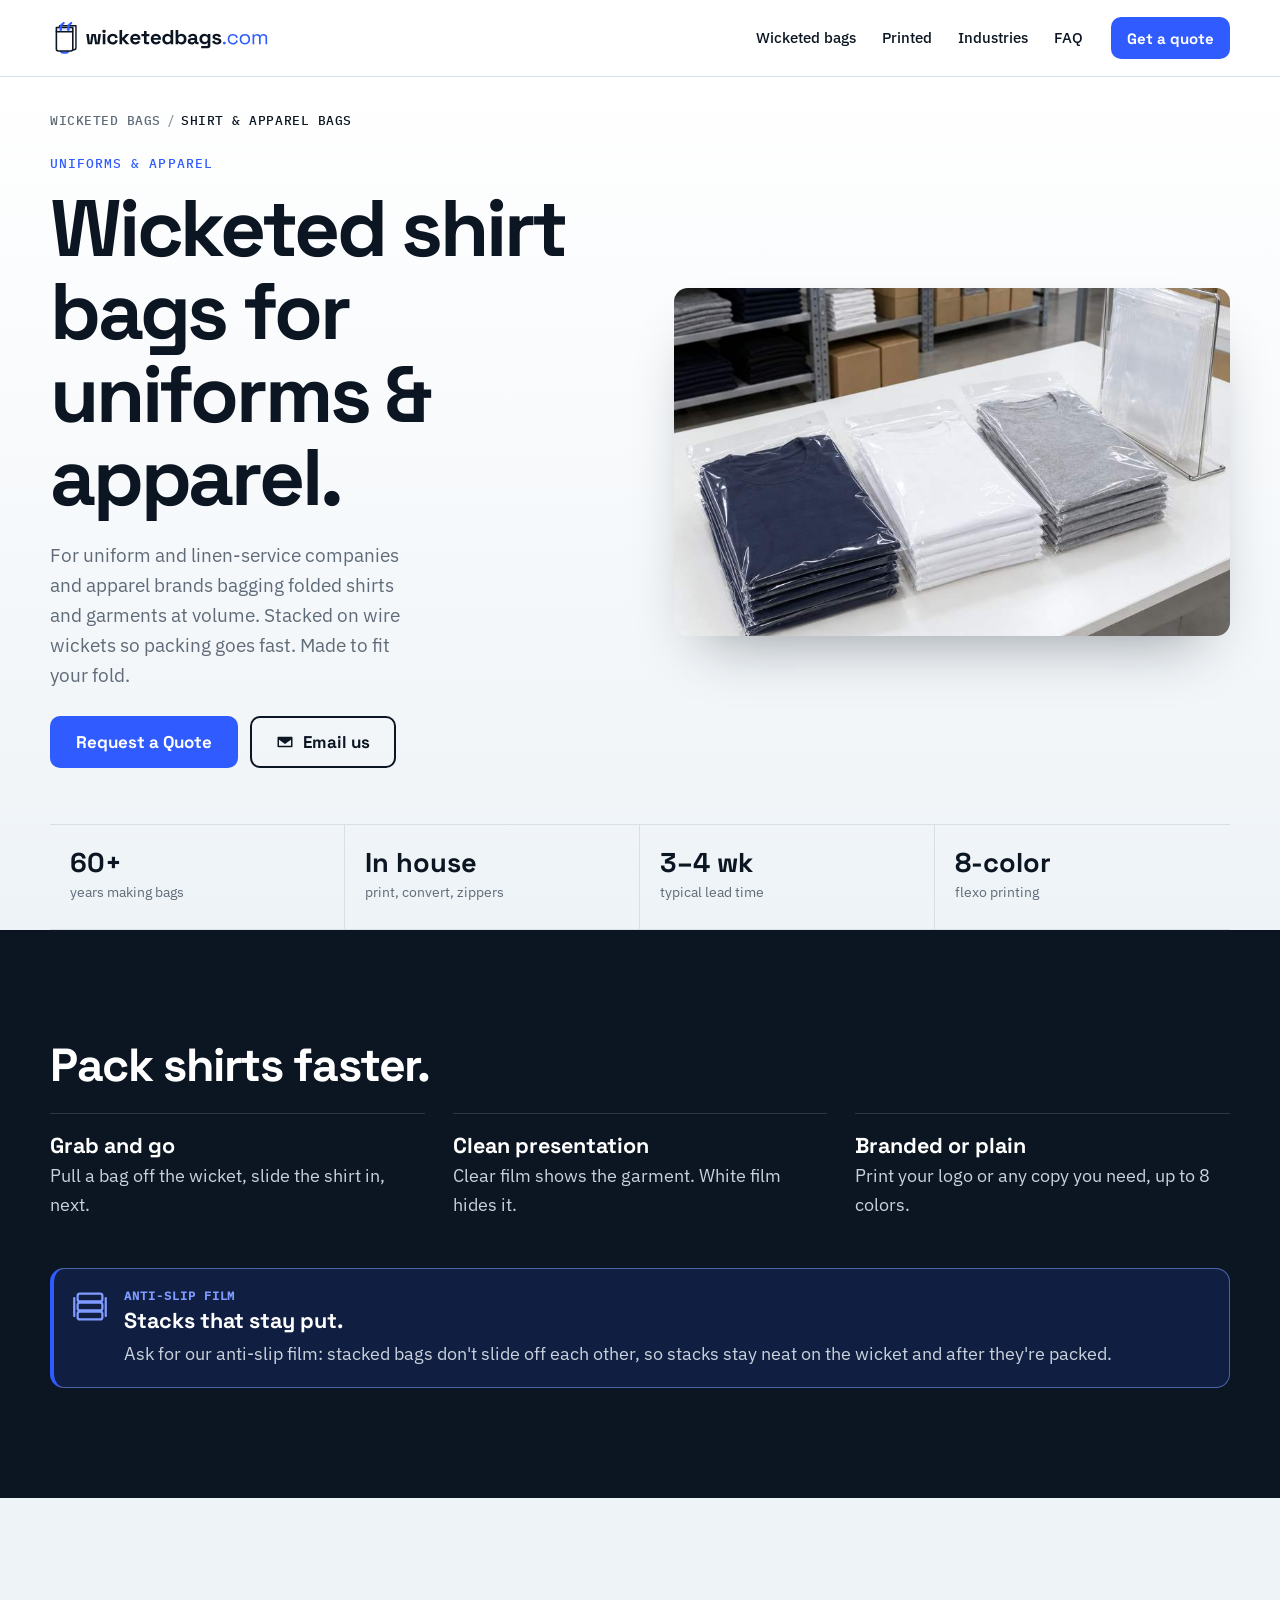
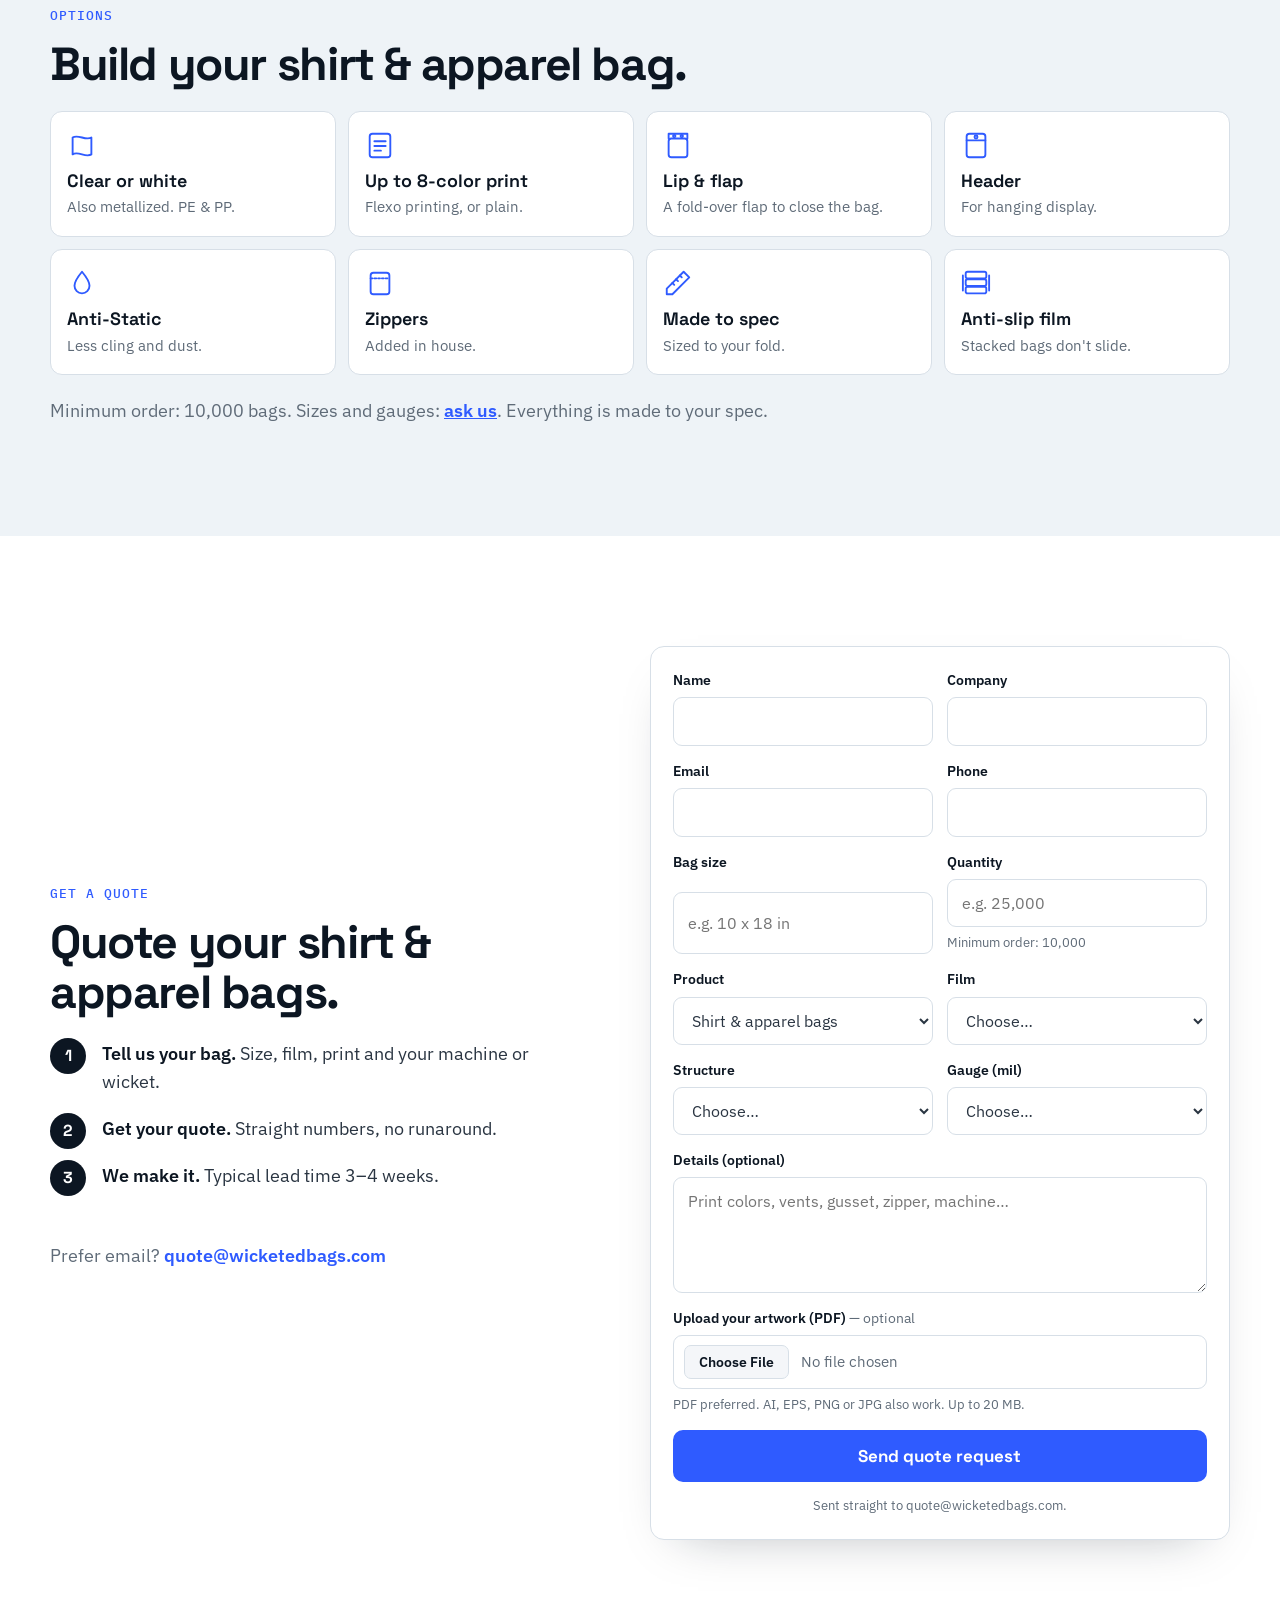
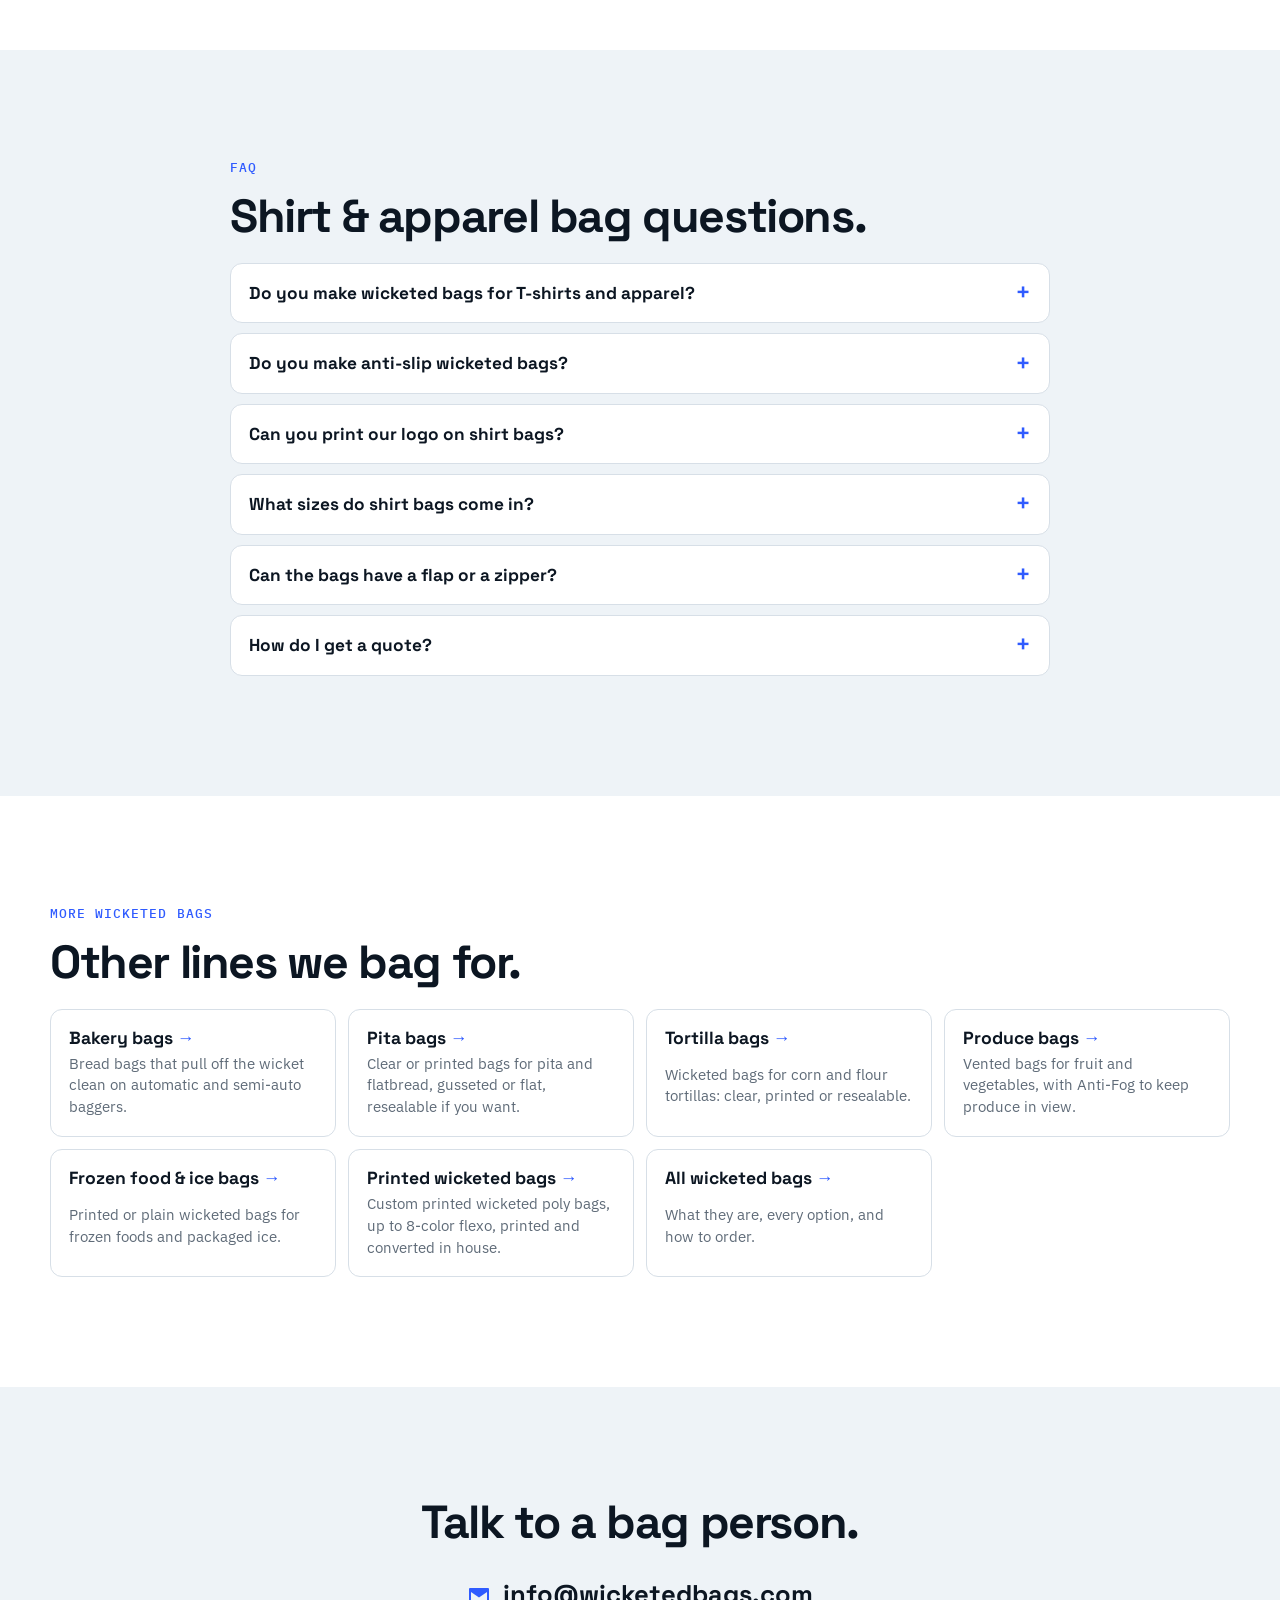
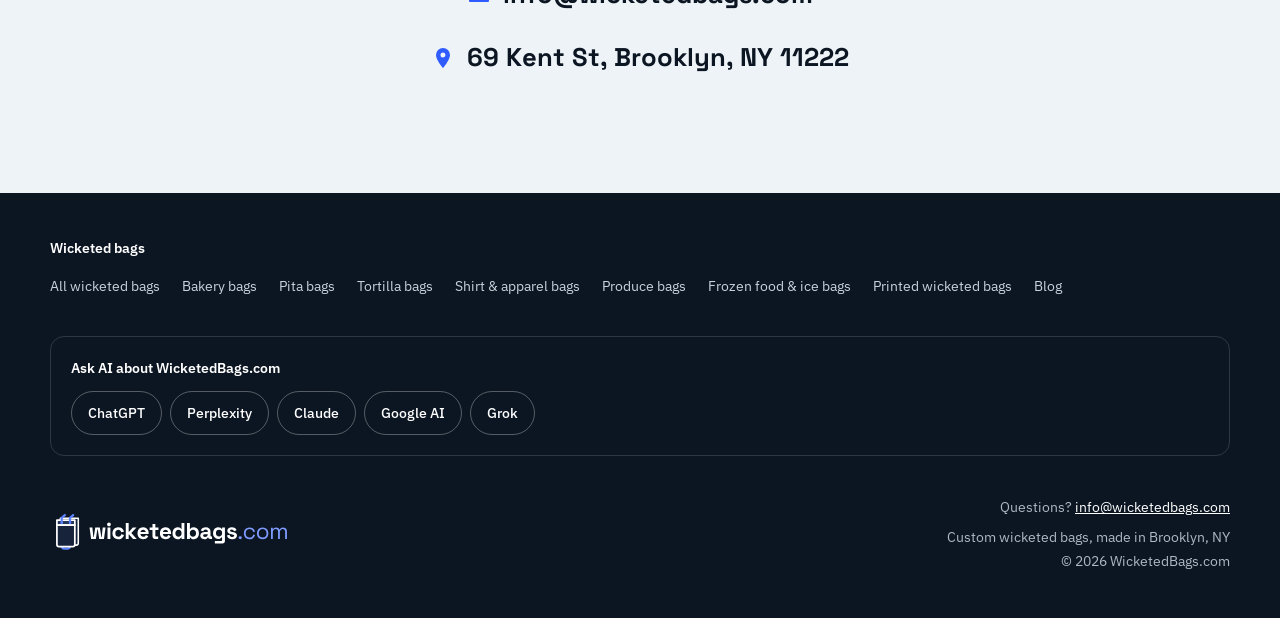
==== commit 0515a95d: "Quote form: minimum order 10,000" ====
--- a/apparel-bags/index.html
+++ b/apparel-bags/index.html
@@ -86,7 +86,7 @@
           "name": "What sizes do shirt bags come in?",
           "acceptedAnswer": {
             "@type": "Answer",
-            "text": "We make them to your spec, sized to your fold. Send us a sample or your dimensions and ask us about minimums."
+            "text": "We make them to your spec, sized to your fold. Send us a sample or your dimensions. Our minimum order is 10,000 bags."
           }
         },
         {
@@ -156,7 +156,7 @@
   <p class="kicker">Options</p>
   <h2>Build your shirt &amp; apparel bag.</h2>
   <ul class="opts opts7"><li><svg viewBox="0 0 32 32" aria-hidden="true" fill="none" stroke="currentColor" stroke-width="2" stroke-linecap="round" stroke-linejoin="round"><path d="M6 8c6-4 14 4 20 0v18c-6 4-14-4-20 0z"/></svg><h3>Clear or white</h3><p>Also metallized. PE &amp; PP.</p></li><li><svg viewBox="0 0 32 32" aria-hidden="true" fill="none" stroke="currentColor" stroke-width="2" stroke-linecap="round" stroke-linejoin="round"><rect x="5" y="4" width="22" height="25" rx="3"/><path d="M10 12h12M10 17h12M10 22h7"/></svg><h3>Up to 8-color print</h3><p>Flexo printing, or plain.</p></li><li><svg viewBox="0 0 32 32" aria-hidden="true" fill="none" stroke="currentColor" stroke-width="2" stroke-linecap="round" stroke-linejoin="round"><rect x="6" y="9" width="20" height="20" rx="3"/><path d="M6 9V4h20v5"/><circle cx="12" cy="6.5" r="1.3"/><circle cx="20" cy="6.5" r="1.3"/></svg><h3>Lip &amp; flap</h3><p>A fold-over flap to close the bag.</p></li><li><svg viewBox="0 0 32 32" aria-hidden="true" fill="none" stroke="currentColor" stroke-width="2" stroke-linecap="round" stroke-linejoin="round"><rect x="6" y="4" width="20" height="25" rx="3"/><path d="M6 11h20"/><circle cx="16" cy="7.5" r="1.6"/></svg><h3>Header</h3><p>For hanging display.</p></li><li><svg viewBox="0 0 32 32" aria-hidden="true" fill="none" stroke="currentColor" stroke-width="2" stroke-linecap="round" stroke-linejoin="round"><path d="M16 4c5 6 8 10 8 15a8 8 0 0 1-16 0c0-5 3-9 8-15z"/></svg><h3>Anti-Static</h3><p>Less cling and dust.</p></li><li><svg viewBox="0 0 32 32" aria-hidden="true" fill="none" stroke="currentColor" stroke-width="2" stroke-linecap="round" stroke-linejoin="round"><rect x="6" y="5" width="20" height="23" rx="3"/><path d="M6 11h20" stroke-dasharray="2 2"/></svg><h3>Zippers</h3><p>Added in house.</p></li><li><svg viewBox="0 0 32 32" aria-hidden="true" fill="none" stroke="currentColor" stroke-width="2" stroke-linecap="round" stroke-linejoin="round"><path d="M4 22L22 4l6 6-18 18H4z"/><path d="M10 16l2 2M14 12l2 2M18 8l2 2"/></svg><h3>Made to spec</h3><p>Sized to your fold.</p></li><li><svg viewBox="0 0 32 32" aria-hidden="true" fill="none" stroke="currentColor" stroke-width="2" stroke-linecap="round" stroke-linejoin="round"><rect x="5" y="20" width="22" height="7" rx="2"/><rect x="5" y="12" width="22" height="7" rx="2"/><rect x="5" y="4" width="22" height="7" rx="2"/><path d="M2 8v16M30 8v16"/></svg><h3>Anti-slip film</h3><p>Stacked bags don't slide.</p></li></ul>
-  <p class="opt-note">Sizes, gauges and minimums: <a href="#quote">ask us</a>. Everything is made to your spec.</p>
+  <p class="opt-note">Minimum order: 10,000 bags. Sizes and gauges: <a href="#quote">ask us</a>. Everything is made to your spec.</p>
  </div>
 </section>
 
@@ -176,7 +176,7 @@
    <!--@form-fields-->
    <div class="row2"><label>Name<input name="name" autocomplete="name" required></label><label>Company<input name="company" autocomplete="organization" required></label></div>
    <div class="row2"><label>Email<input name="email" type="email" autocomplete="email" required></label><label>Phone<input name="phone" type="tel" autocomplete="tel" required></label></div>
-   <div class="row2"><label>Bag size<input name="size" placeholder="e.g. 10 x 18 in" required></label><label>Quantity<input name="qty" placeholder="How many?" required></label></div>
+   <div class="row2"><label>Bag size<input name="size" placeholder="e.g. 10 x 18 in" required></label><label>Quantity<input name="qty" placeholder="e.g. 25,000" inputmode="numeric" min="10000" data-moq="10000" aria-describedby="qty-hint" required><span class="hint" id="qty-hint">Minimum order: 10,000</span></label></div>
    <div class="row2"><div class="fld"><label>Product<select name="product" required><option value="" disabled>Choose…</option><option>Not sure</option><option>Bakery &amp; bread bags</option><option>Pita bags</option><option>Tortilla bags</option><option selected>Shirt &amp; apparel bags</option><option>Produce bags</option><option>Frozen food &amp; ice bags</option><option>Printed wicketed bags</option><option>Candy &amp; snacks</option><option>Retail &amp; hardware</option><option>Industrial parts</option><option>Other</option></select></label><label class="other" data-for="product" hidden>Type the product<input name="product_other" maxlength="120" disabled></label></div><div class="fld"><label>Film<select name="film" required><option value="" disabled selected>Choose…</option><option>Clear</option><option>Natural</option><option>White</option><option>Metallized</option><option>Other</option></select></label><label class="other" data-for="film" hidden>Type the film<input name="film_other" maxlength="120" disabled></label></div></div>
    <div class="row2"><div class="fld"><label>Structure<select name="structure" required><option value="" disabled selected>Choose…</option><option>Flat</option><option>Side gusset</option><option>Bottom gusset</option><option>Other</option></select></label><label class="other" data-for="structure" hidden>Type the structure<input name="structure_other" maxlength="120" disabled></label></div><div class="fld"><label>Gauge (mil)<select name="gauge" required><option value="" disabled selected>Choose…</option><option>0.5 mil</option><option>0.75 mil</option><option>1 mil</option><option>1.25 mil</option><option>1.5 mil</option><option>2 mil</option><option>3 mil</option><option>Other</option></select></label><label class="other" data-for="gauge" hidden>Type the gauge<input name="gauge_other" maxlength="120" disabled></label></div></div>
    <label>Details (optional)<textarea name="details" rows="4" placeholder="Print colors, vents, gusset, zipper, machine…"></textarea></label>
@@ -192,7 +192,7 @@
  <div class="wrap narrow">
   <p class="kicker">FAQ</p>
   <h2>Shirt &amp; apparel bag questions.</h2>
-  <div class="faq"><details><summary>Do you make wicketed bags for T-shirts and apparel?</summary><p>Yes. Clear or white poly bags for uniform and linen-service companies and apparel brands bagging T-shirts, shirts and other garments, stacked on wire wickets for fast packing.</p></details><details><summary>Do you make anti-slip wicketed bags?</summary><p>Yes. We offer an anti-slip film, so stacked bags don&#x27;t slide off each other and stacks stay neat on the wicket. Ask us for your application.</p></details><details><summary>Can you print our logo on shirt bags?</summary><p>Yes. Flexo printing up to 8 colors: your logo, care info or any copy you need.</p></details><details><summary>What sizes do shirt bags come in?</summary><p>We make them to your spec, sized to your fold. Send us a sample or your dimensions and ask us about minimums.</p></details><details><summary>Can the bags have a flap or a zipper?</summary><p>Yes. A lip or fold-over flap, a header, or zippers added in house.</p></details><details><summary>How do I get a quote?</summary><p>Fill in the quote form on this page, or email quote@wicketedbags.com with your bag size, quantity, film, structure and gauge. A sample of your current bag helps us match it exactly.</p></details></div>
+  <div class="faq"><details><summary>Do you make wicketed bags for T-shirts and apparel?</summary><p>Yes. Clear or white poly bags for uniform and linen-service companies and apparel brands bagging T-shirts, shirts and other garments, stacked on wire wickets for fast packing.</p></details><details><summary>Do you make anti-slip wicketed bags?</summary><p>Yes. We offer an anti-slip film, so stacked bags don&#x27;t slide off each other and stacks stay neat on the wicket. Ask us for your application.</p></details><details><summary>Can you print our logo on shirt bags?</summary><p>Yes. Flexo printing up to 8 colors: your logo, care info or any copy you need.</p></details><details><summary>What sizes do shirt bags come in?</summary><p>We make them to your spec, sized to your fold. Send us a sample or your dimensions. Our minimum order is 10,000 bags.</p></details><details><summary>Can the bags have a flap or a zipper?</summary><p>Yes. A lip or fold-over flap, a header, or zippers added in house.</p></details><details><summary>How do I get a quote?</summary><p>Fill in the quote form on this page, or email quote@wicketedbags.com with your bag size, quantity, film, structure and gauge. A sample of your current bag helps us match it exactly.</p></details></div>
  </div>
 </section>
 
--- a/styles.css
+++ b/styles.css
@@ -83,7 +83,7 @@
 .quote label.file .opt{font-weight:400;color:var(--muted)}
 .quote label.file input[type=file]{padding:9px 10px;font-size:15px;cursor:pointer;color:var(--muted)}
 .quote label.file input[type=file]::file-selector-button{font:600 14px/1 "IBM Plex Sans",sans-serif;margin-right:12px;padding:9px 14px;border:1.5px solid var(--line);border-radius:7px;background:#f4f6f9;color:var(--ink);cursor:pointer}
-.quote label.file .hint{font-weight:400;font-size:13px;color:var(--muted)}
+.quote label.file .hint,.quote label .hint{font-weight:400;font-size:13px;color:var(--muted)}
 .quote input[type=file].bad{border-color:#d92d20;box-shadow:0 0 0 3px rgba(217,45,32,.14)}
 .note{margin:0;font-size:13px;color:var(--muted);text-align:center}
 .faq details{background:#fff;border:1px solid var(--line);border-radius:12px;margin-bottom:10px}
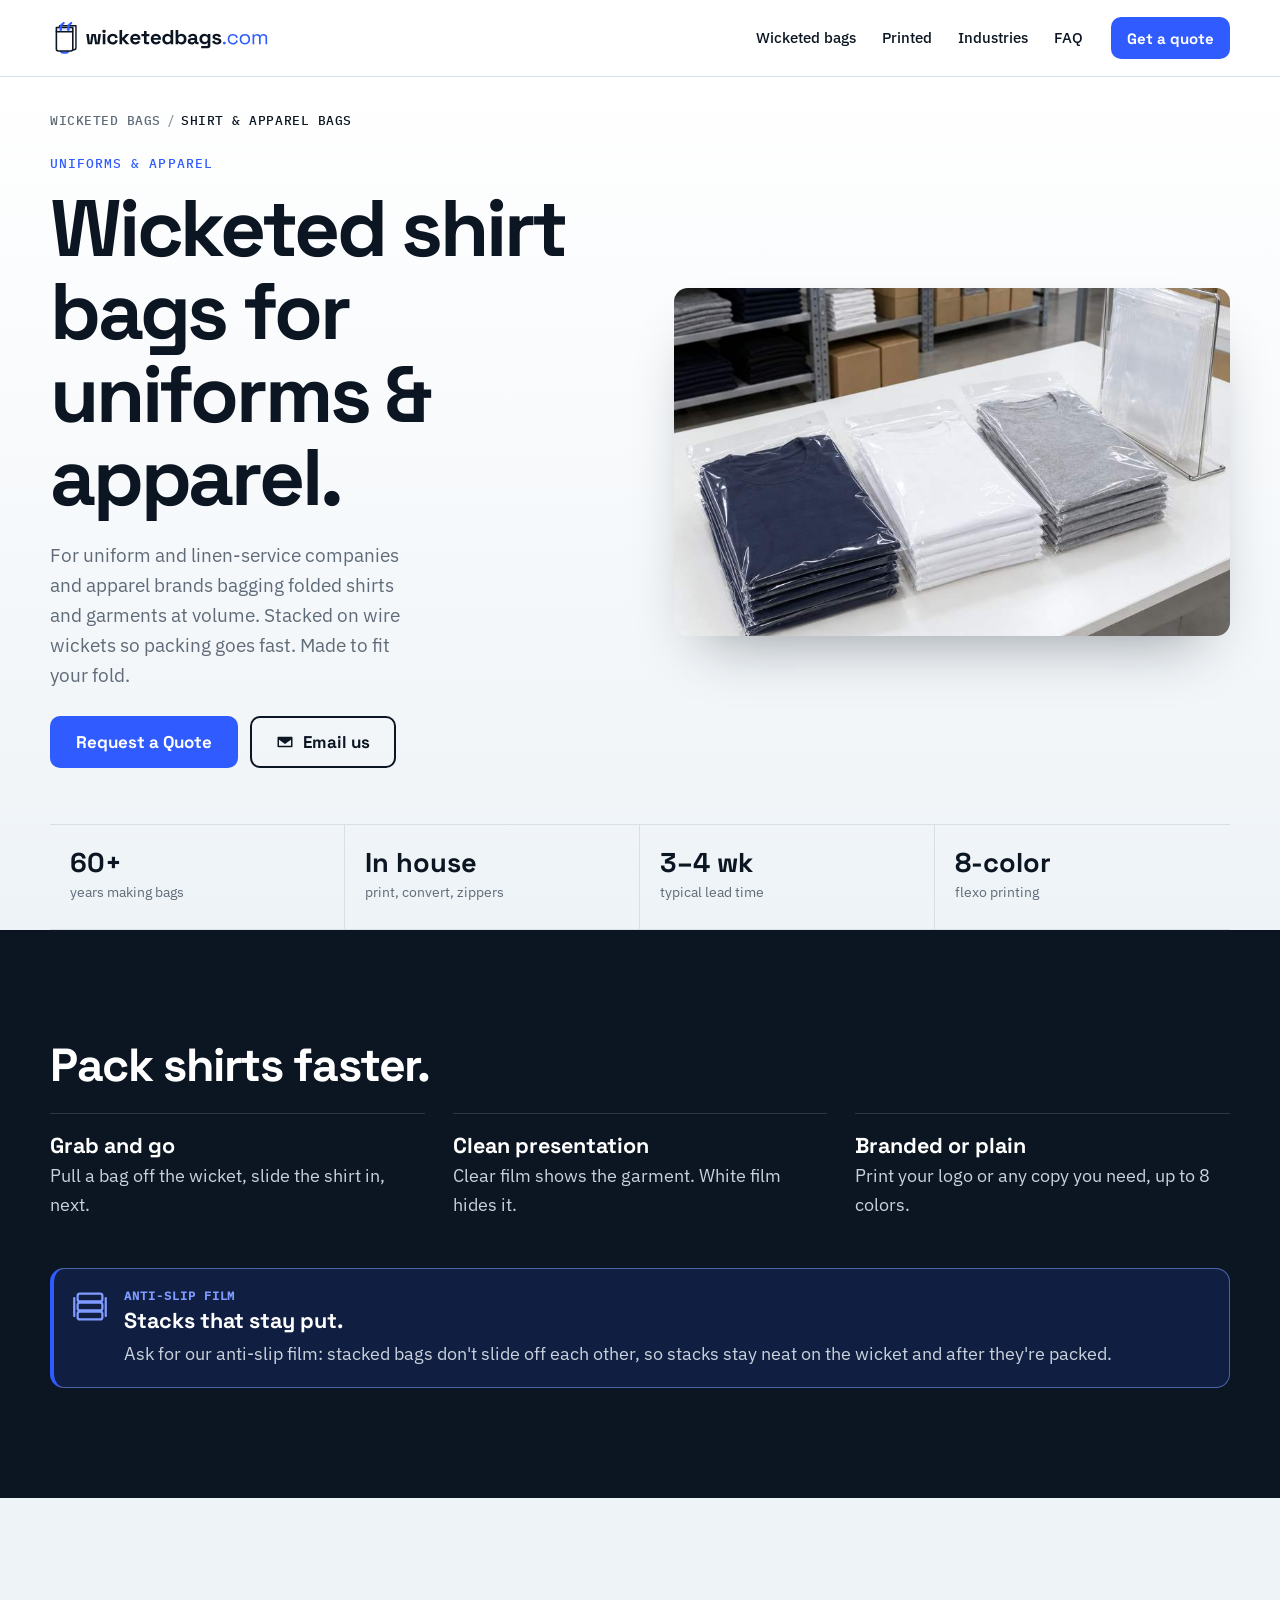
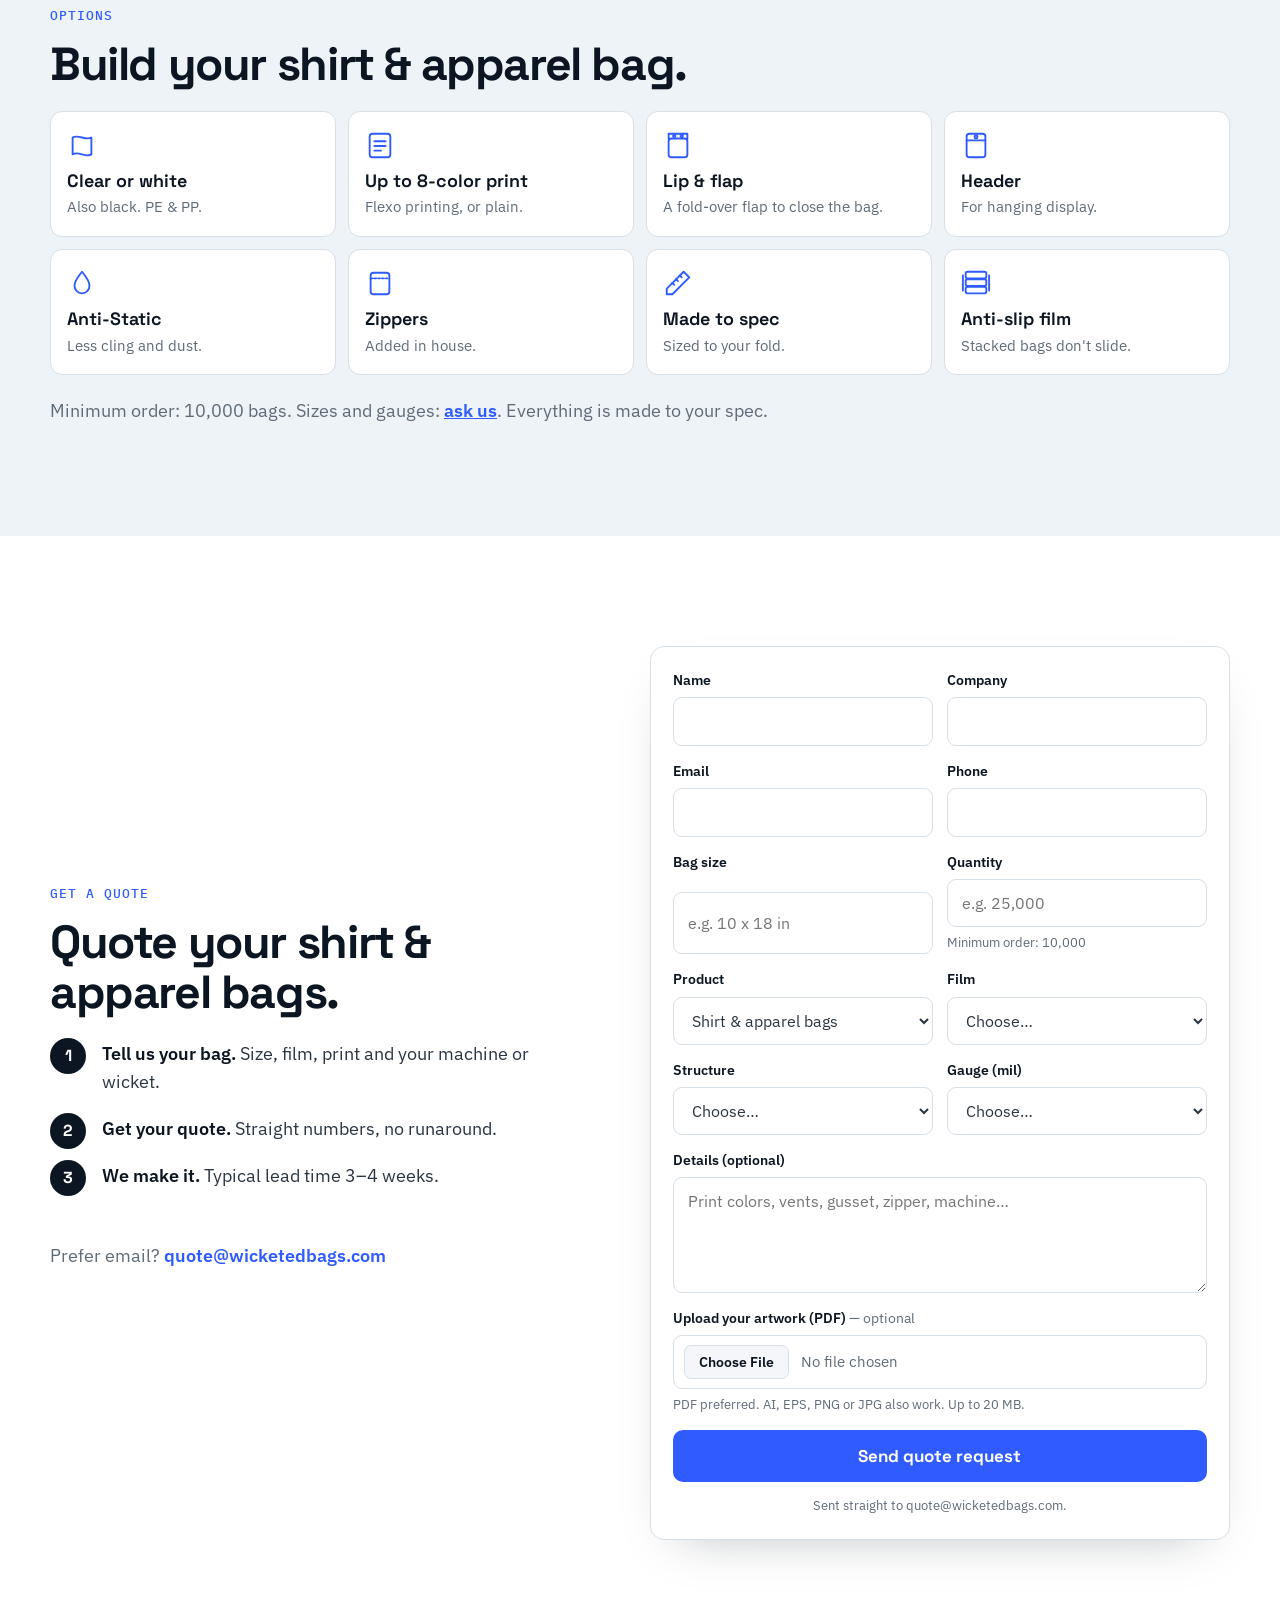
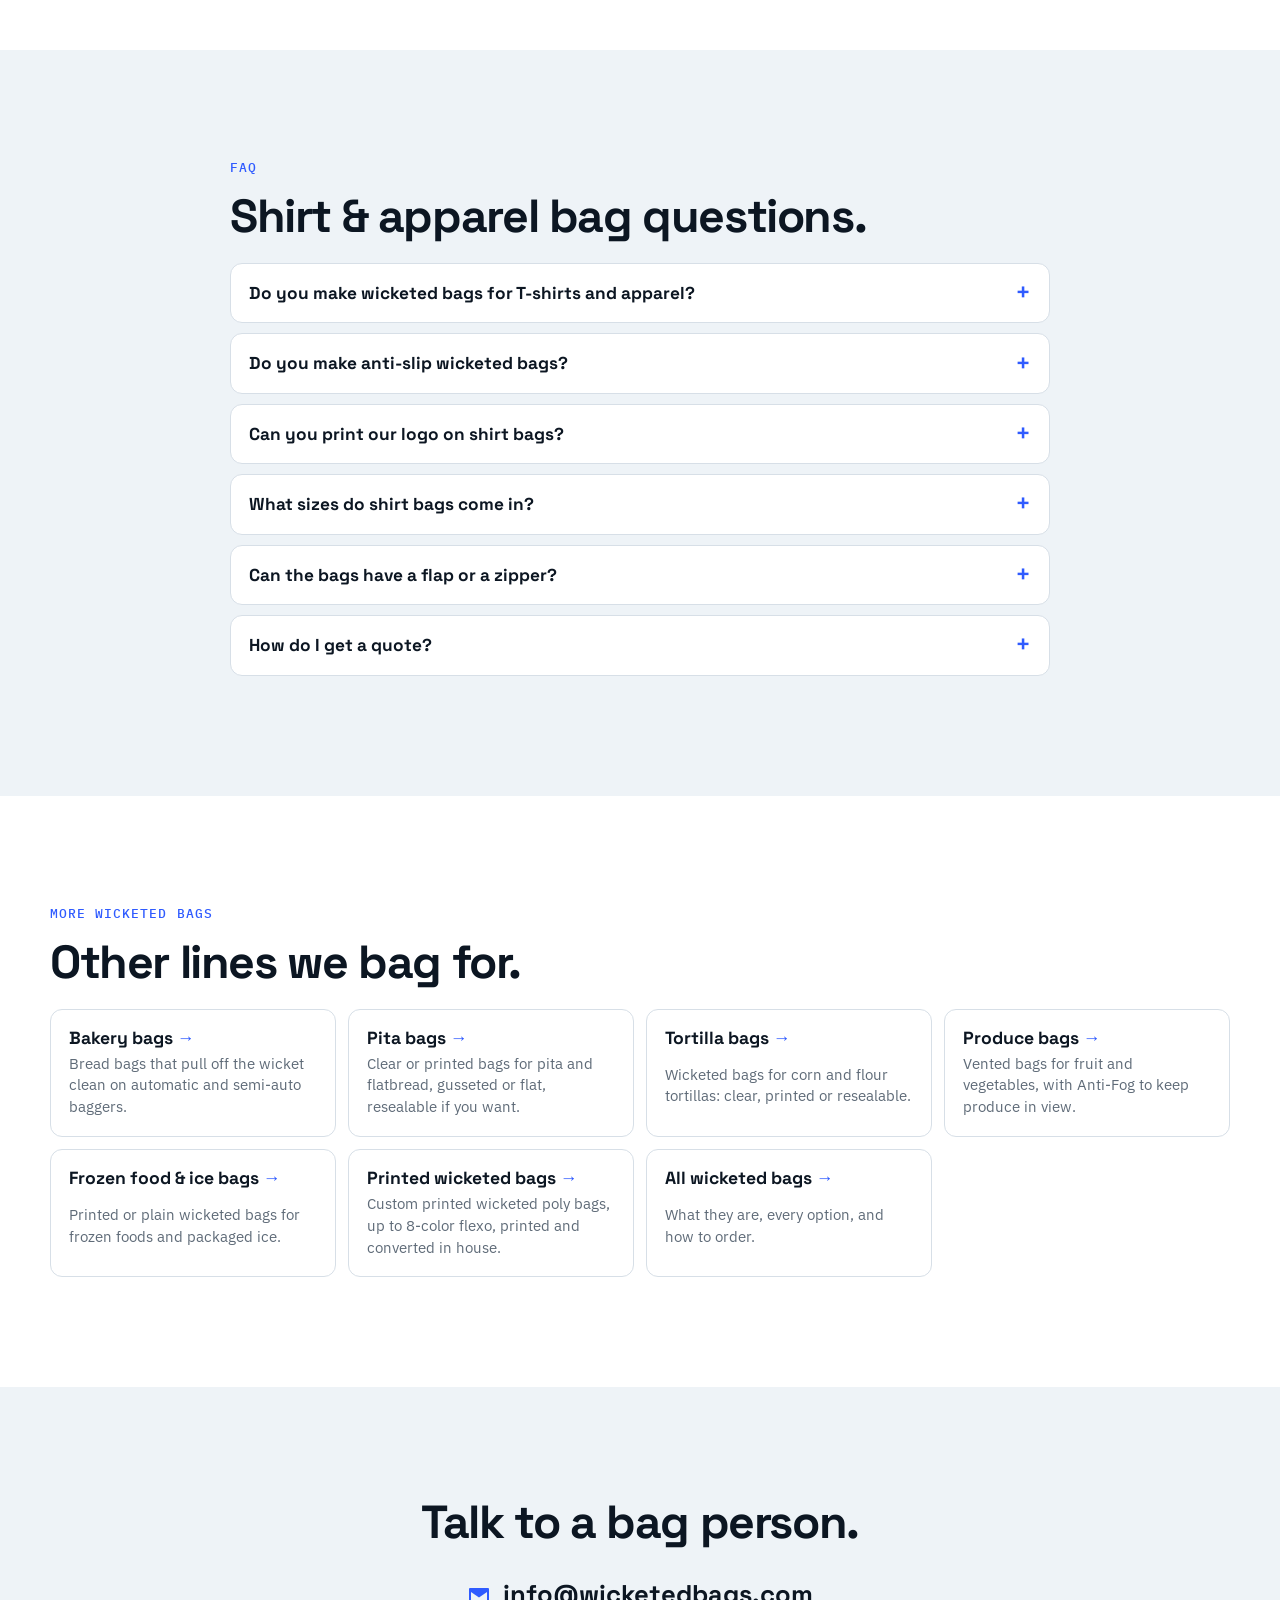
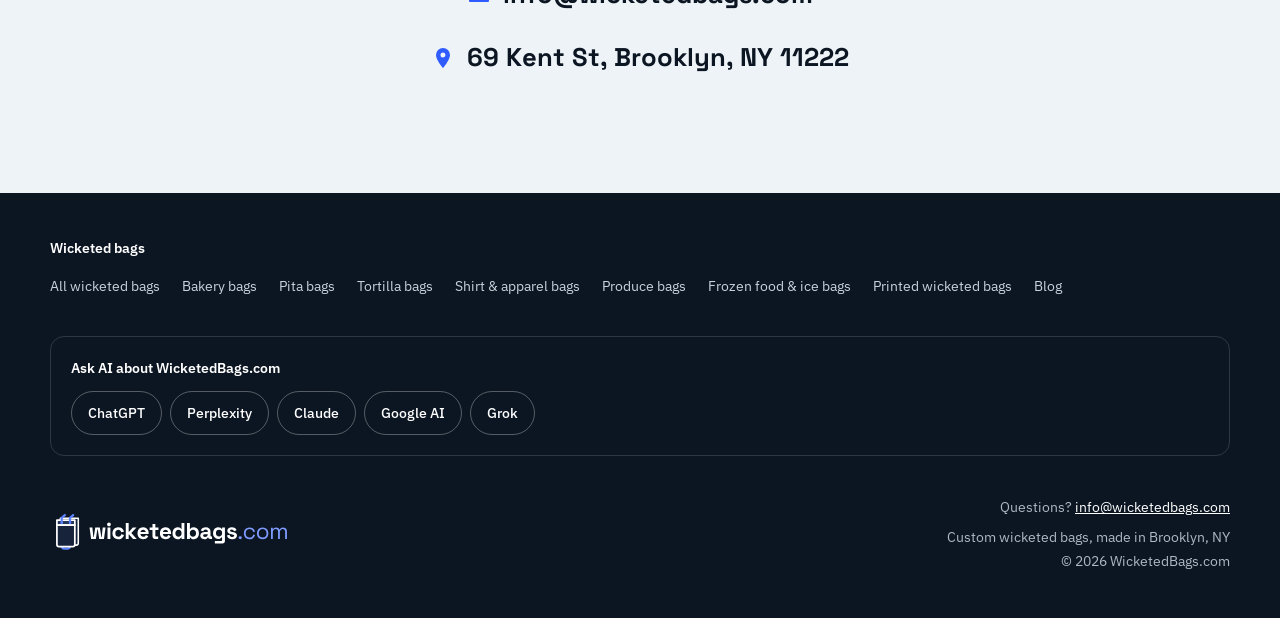
==== commit 2a92334c: "Film options: Clear PE, Clear PP, White, Black; remove metallized (Sol Nov 11)" ====
--- a/apparel-bags/index.html
+++ b/apparel-bags/index.html
@@ -155,7 +155,7 @@
  <div class="wrap">
   <p class="kicker">Options</p>
   <h2>Build your shirt &amp; apparel bag.</h2>
-  <ul class="opts opts7"><li><svg viewBox="0 0 32 32" aria-hidden="true" fill="none" stroke="currentColor" stroke-width="2" stroke-linecap="round" stroke-linejoin="round"><path d="M6 8c6-4 14 4 20 0v18c-6 4-14-4-20 0z"/></svg><h3>Clear or white</h3><p>Also metallized. PE &amp; PP.</p></li><li><svg viewBox="0 0 32 32" aria-hidden="true" fill="none" stroke="currentColor" stroke-width="2" stroke-linecap="round" stroke-linejoin="round"><rect x="5" y="4" width="22" height="25" rx="3"/><path d="M10 12h12M10 17h12M10 22h7"/></svg><h3>Up to 8-color print</h3><p>Flexo printing, or plain.</p></li><li><svg viewBox="0 0 32 32" aria-hidden="true" fill="none" stroke="currentColor" stroke-width="2" stroke-linecap="round" stroke-linejoin="round"><rect x="6" y="9" width="20" height="20" rx="3"/><path d="M6 9V4h20v5"/><circle cx="12" cy="6.5" r="1.3"/><circle cx="20" cy="6.5" r="1.3"/></svg><h3>Lip &amp; flap</h3><p>A fold-over flap to close the bag.</p></li><li><svg viewBox="0 0 32 32" aria-hidden="true" fill="none" stroke="currentColor" stroke-width="2" stroke-linecap="round" stroke-linejoin="round"><rect x="6" y="4" width="20" height="25" rx="3"/><path d="M6 11h20"/><circle cx="16" cy="7.5" r="1.6"/></svg><h3>Header</h3><p>For hanging display.</p></li><li><svg viewBox="0 0 32 32" aria-hidden="true" fill="none" stroke="currentColor" stroke-width="2" stroke-linecap="round" stroke-linejoin="round"><path d="M16 4c5 6 8 10 8 15a8 8 0 0 1-16 0c0-5 3-9 8-15z"/></svg><h3>Anti-Static</h3><p>Less cling and dust.</p></li><li><svg viewBox="0 0 32 32" aria-hidden="true" fill="none" stroke="currentColor" stroke-width="2" stroke-linecap="round" stroke-linejoin="round"><rect x="6" y="5" width="20" height="23" rx="3"/><path d="M6 11h20" stroke-dasharray="2 2"/></svg><h3>Zippers</h3><p>Added in house.</p></li><li><svg viewBox="0 0 32 32" aria-hidden="true" fill="none" stroke="currentColor" stroke-width="2" stroke-linecap="round" stroke-linejoin="round"><path d="M4 22L22 4l6 6-18 18H4z"/><path d="M10 16l2 2M14 12l2 2M18 8l2 2"/></svg><h3>Made to spec</h3><p>Sized to your fold.</p></li><li><svg viewBox="0 0 32 32" aria-hidden="true" fill="none" stroke="currentColor" stroke-width="2" stroke-linecap="round" stroke-linejoin="round"><rect x="5" y="20" width="22" height="7" rx="2"/><rect x="5" y="12" width="22" height="7" rx="2"/><rect x="5" y="4" width="22" height="7" rx="2"/><path d="M2 8v16M30 8v16"/></svg><h3>Anti-slip film</h3><p>Stacked bags don't slide.</p></li></ul>
+  <ul class="opts opts7"><li><svg viewBox="0 0 32 32" aria-hidden="true" fill="none" stroke="currentColor" stroke-width="2" stroke-linecap="round" stroke-linejoin="round"><path d="M6 8c6-4 14 4 20 0v18c-6 4-14-4-20 0z"/></svg><h3>Clear or white</h3><p>Also black. PE &amp; PP.</p></li><li><svg viewBox="0 0 32 32" aria-hidden="true" fill="none" stroke="currentColor" stroke-width="2" stroke-linecap="round" stroke-linejoin="round"><rect x="5" y="4" width="22" height="25" rx="3"/><path d="M10 12h12M10 17h12M10 22h7"/></svg><h3>Up to 8-color print</h3><p>Flexo printing, or plain.</p></li><li><svg viewBox="0 0 32 32" aria-hidden="true" fill="none" stroke="currentColor" stroke-width="2" stroke-linecap="round" stroke-linejoin="round"><rect x="6" y="9" width="20" height="20" rx="3"/><path d="M6 9V4h20v5"/><circle cx="12" cy="6.5" r="1.3"/><circle cx="20" cy="6.5" r="1.3"/></svg><h3>Lip &amp; flap</h3><p>A fold-over flap to close the bag.</p></li><li><svg viewBox="0 0 32 32" aria-hidden="true" fill="none" stroke="currentColor" stroke-width="2" stroke-linecap="round" stroke-linejoin="round"><rect x="6" y="4" width="20" height="25" rx="3"/><path d="M6 11h20"/><circle cx="16" cy="7.5" r="1.6"/></svg><h3>Header</h3><p>For hanging display.</p></li><li><svg viewBox="0 0 32 32" aria-hidden="true" fill="none" stroke="currentColor" stroke-width="2" stroke-linecap="round" stroke-linejoin="round"><path d="M16 4c5 6 8 10 8 15a8 8 0 0 1-16 0c0-5 3-9 8-15z"/></svg><h3>Anti-Static</h3><p>Less cling and dust.</p></li><li><svg viewBox="0 0 32 32" aria-hidden="true" fill="none" stroke="currentColor" stroke-width="2" stroke-linecap="round" stroke-linejoin="round"><rect x="6" y="5" width="20" height="23" rx="3"/><path d="M6 11h20" stroke-dasharray="2 2"/></svg><h3>Zippers</h3><p>Added in house.</p></li><li><svg viewBox="0 0 32 32" aria-hidden="true" fill="none" stroke="currentColor" stroke-width="2" stroke-linecap="round" stroke-linejoin="round"><path d="M4 22L22 4l6 6-18 18H4z"/><path d="M10 16l2 2M14 12l2 2M18 8l2 2"/></svg><h3>Made to spec</h3><p>Sized to your fold.</p></li><li><svg viewBox="0 0 32 32" aria-hidden="true" fill="none" stroke="currentColor" stroke-width="2" stroke-linecap="round" stroke-linejoin="round"><rect x="5" y="20" width="22" height="7" rx="2"/><rect x="5" y="12" width="22" height="7" rx="2"/><rect x="5" y="4" width="22" height="7" rx="2"/><path d="M2 8v16M30 8v16"/></svg><h3>Anti-slip film</h3><p>Stacked bags don't slide.</p></li></ul>
   <p class="opt-note">Minimum order: 10,000 bags. Sizes and gauges: <a href="#quote">ask us</a>. Everything is made to your spec.</p>
  </div>
 </section>
@@ -177,7 +177,7 @@
    <div class="row2"><label>Name<input name="name" autocomplete="name" required></label><label>Company<input name="company" autocomplete="organization" required></label></div>
    <div class="row2"><label>Email<input name="email" type="email" autocomplete="email" required></label><label>Phone<input name="phone" type="tel" autocomplete="tel" required></label></div>
    <div class="row2"><label>Bag size<input name="size" placeholder="e.g. 10 x 18 in" required></label><label>Quantity<input name="qty" placeholder="e.g. 25,000" inputmode="numeric" min="10000" data-moq="10000" aria-describedby="qty-hint" required><span class="hint" id="qty-hint">Minimum order: 10,000</span></label></div>
-   <div class="row2"><div class="fld"><label>Product<select name="product" required><option value="" disabled>Choose…</option><option>Not sure</option><option>Bakery &amp; bread bags</option><option>Pita bags</option><option>Tortilla bags</option><option selected>Shirt &amp; apparel bags</option><option>Produce bags</option><option>Frozen food &amp; ice bags</option><option>Printed wicketed bags</option><option>Candy &amp; snacks</option><option>Retail &amp; hardware</option><option>Industrial parts</option><option>Other</option></select></label><label class="other" data-for="product" hidden>Type the product<input name="product_other" maxlength="120" disabled></label></div><div class="fld"><label>Film<select name="film" required><option value="" disabled selected>Choose…</option><option>Clear</option><option>Natural</option><option>White</option><option>Metallized</option><option>Other</option></select></label><label class="other" data-for="film" hidden>Type the film<input name="film_other" maxlength="120" disabled></label></div></div>
+   <div class="row2"><div class="fld"><label>Product<select name="product" required><option value="" disabled>Choose…</option><option>Not sure</option><option>Bakery &amp; bread bags</option><option>Pita bags</option><option>Tortilla bags</option><option selected>Shirt &amp; apparel bags</option><option>Produce bags</option><option>Frozen food &amp; ice bags</option><option>Printed wicketed bags</option><option>Candy &amp; snacks</option><option>Retail &amp; hardware</option><option>Industrial parts</option><option>Other</option></select></label><label class="other" data-for="product" hidden>Type the product<input name="product_other" maxlength="120" disabled></label></div><div class="fld"><label>Film<select name="film" required><option value="" disabled selected>Choose…</option><option>Clear PE (polyethylene)</option><option>Clear PP (polypropylene)</option><option>White</option><option>Black</option><option>Other</option></select></label><label class="other" data-for="film" hidden>Type the film<input name="film_other" maxlength="120" disabled></label></div></div>
    <div class="row2"><div class="fld"><label>Structure<select name="structure" required><option value="" disabled selected>Choose…</option><option>Flat</option><option>Side gusset</option><option>Bottom gusset</option><option>Other</option></select></label><label class="other" data-for="structure" hidden>Type the structure<input name="structure_other" maxlength="120" disabled></label></div><div class="fld"><label>Gauge (mil)<select name="gauge" required><option value="" disabled selected>Choose…</option><option>0.5 mil</option><option>0.75 mil</option><option>1 mil</option><option>1.25 mil</option><option>1.5 mil</option><option>2 mil</option><option>3 mil</option><option>Other</option></select></label><label class="other" data-for="gauge" hidden>Type the gauge<input name="gauge_other" maxlength="120" disabled></label></div></div>
    <label>Details (optional)<textarea name="details" rows="4" placeholder="Print colors, vents, gusset, zipper, machine…"></textarea></label>
    <label class="file"><span>Upload your artwork (PDF) <span class="opt">— optional</span></span><input type="file" name="artwork" accept=".pdf,.ai,.eps,.png,.jpg,.jpeg,application/pdf,application/postscript,image/png,image/jpeg"><span class="hint">PDF preferred. AI, EPS, PNG or JPG also work. Up to 20 MB.</span></label>
